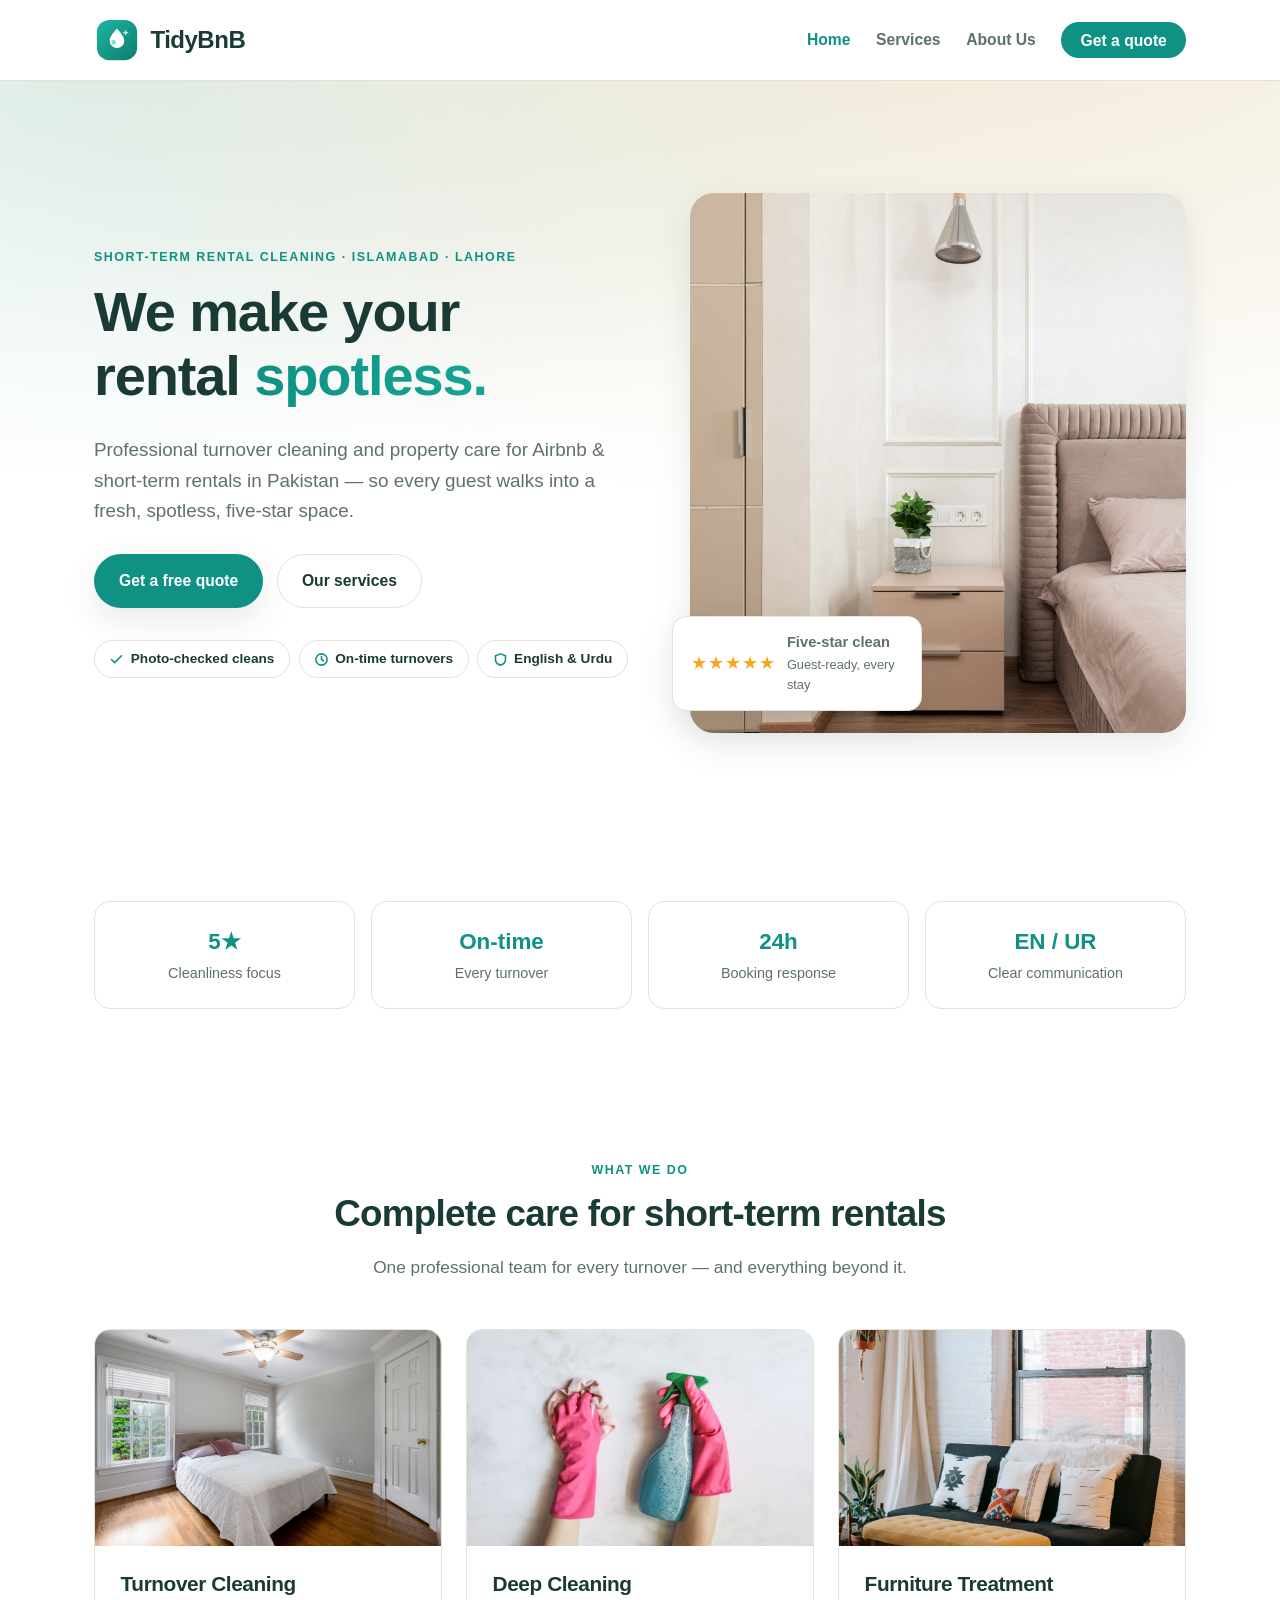
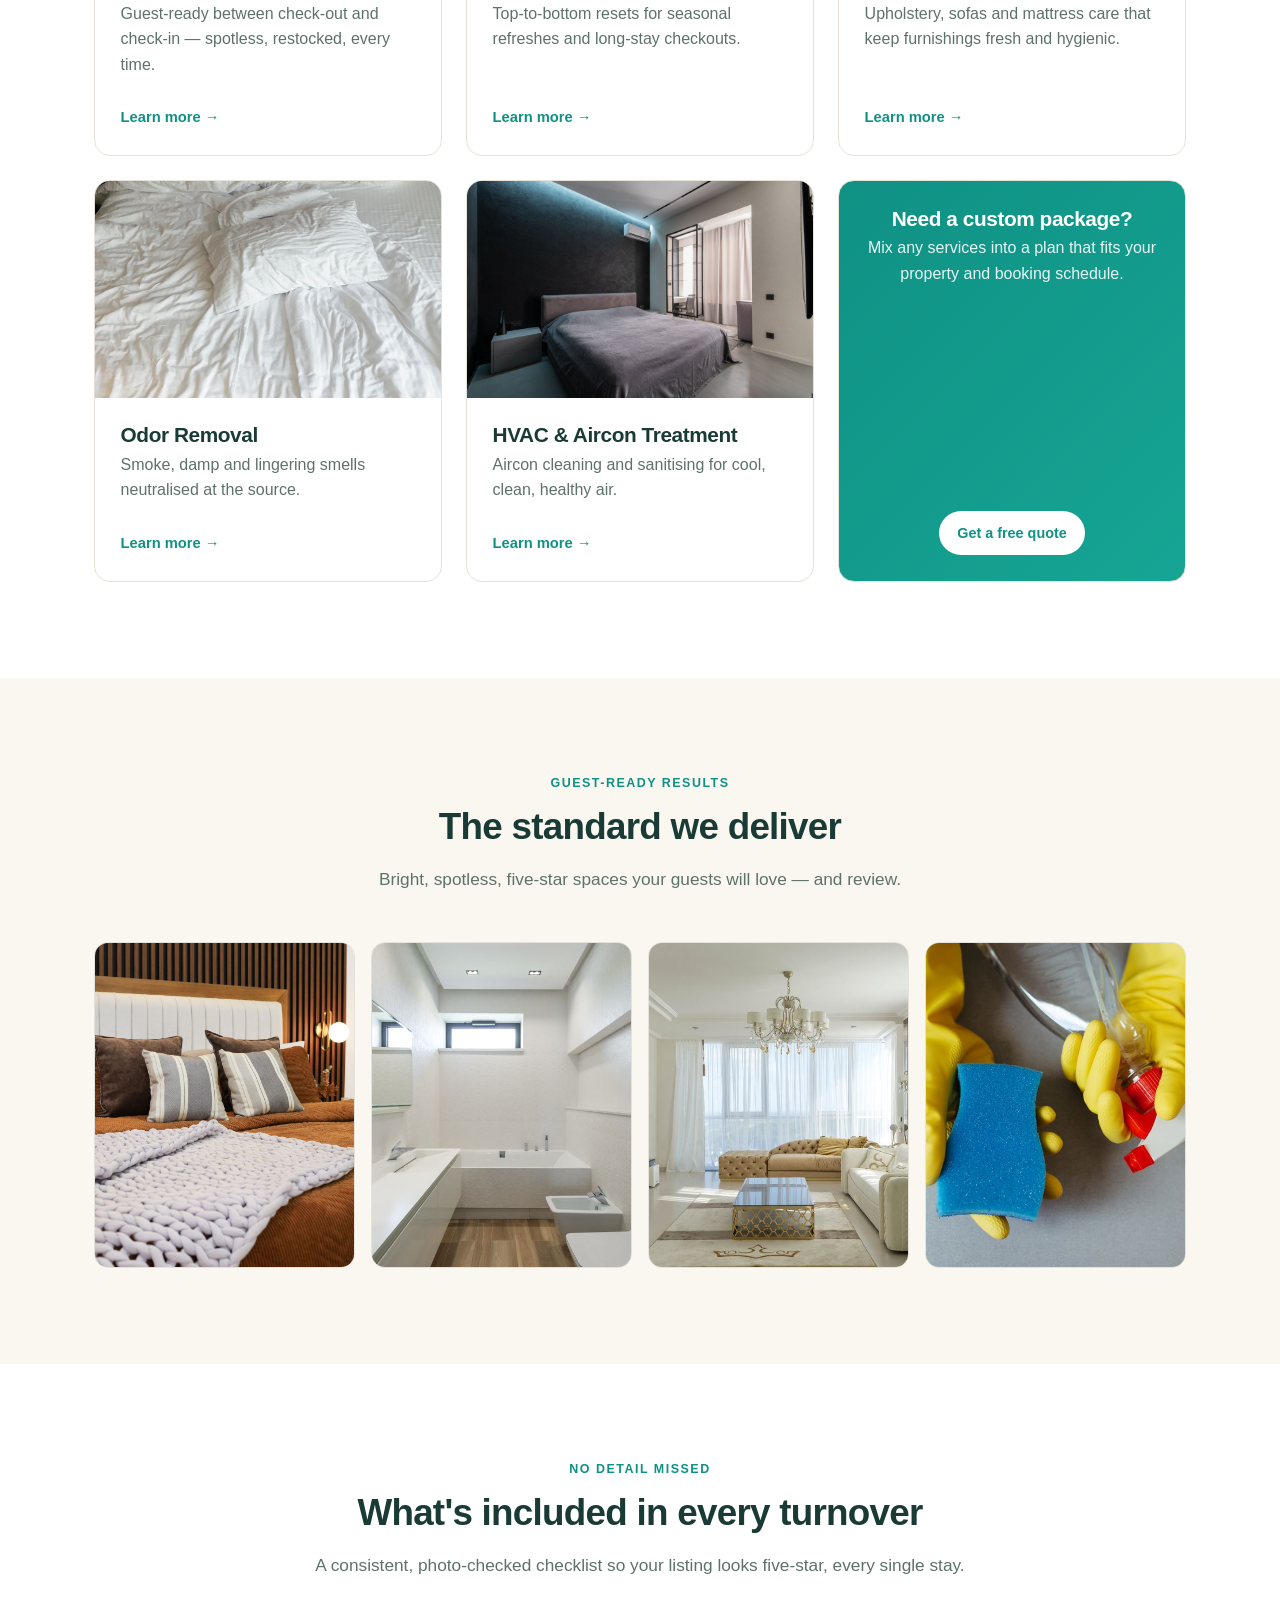
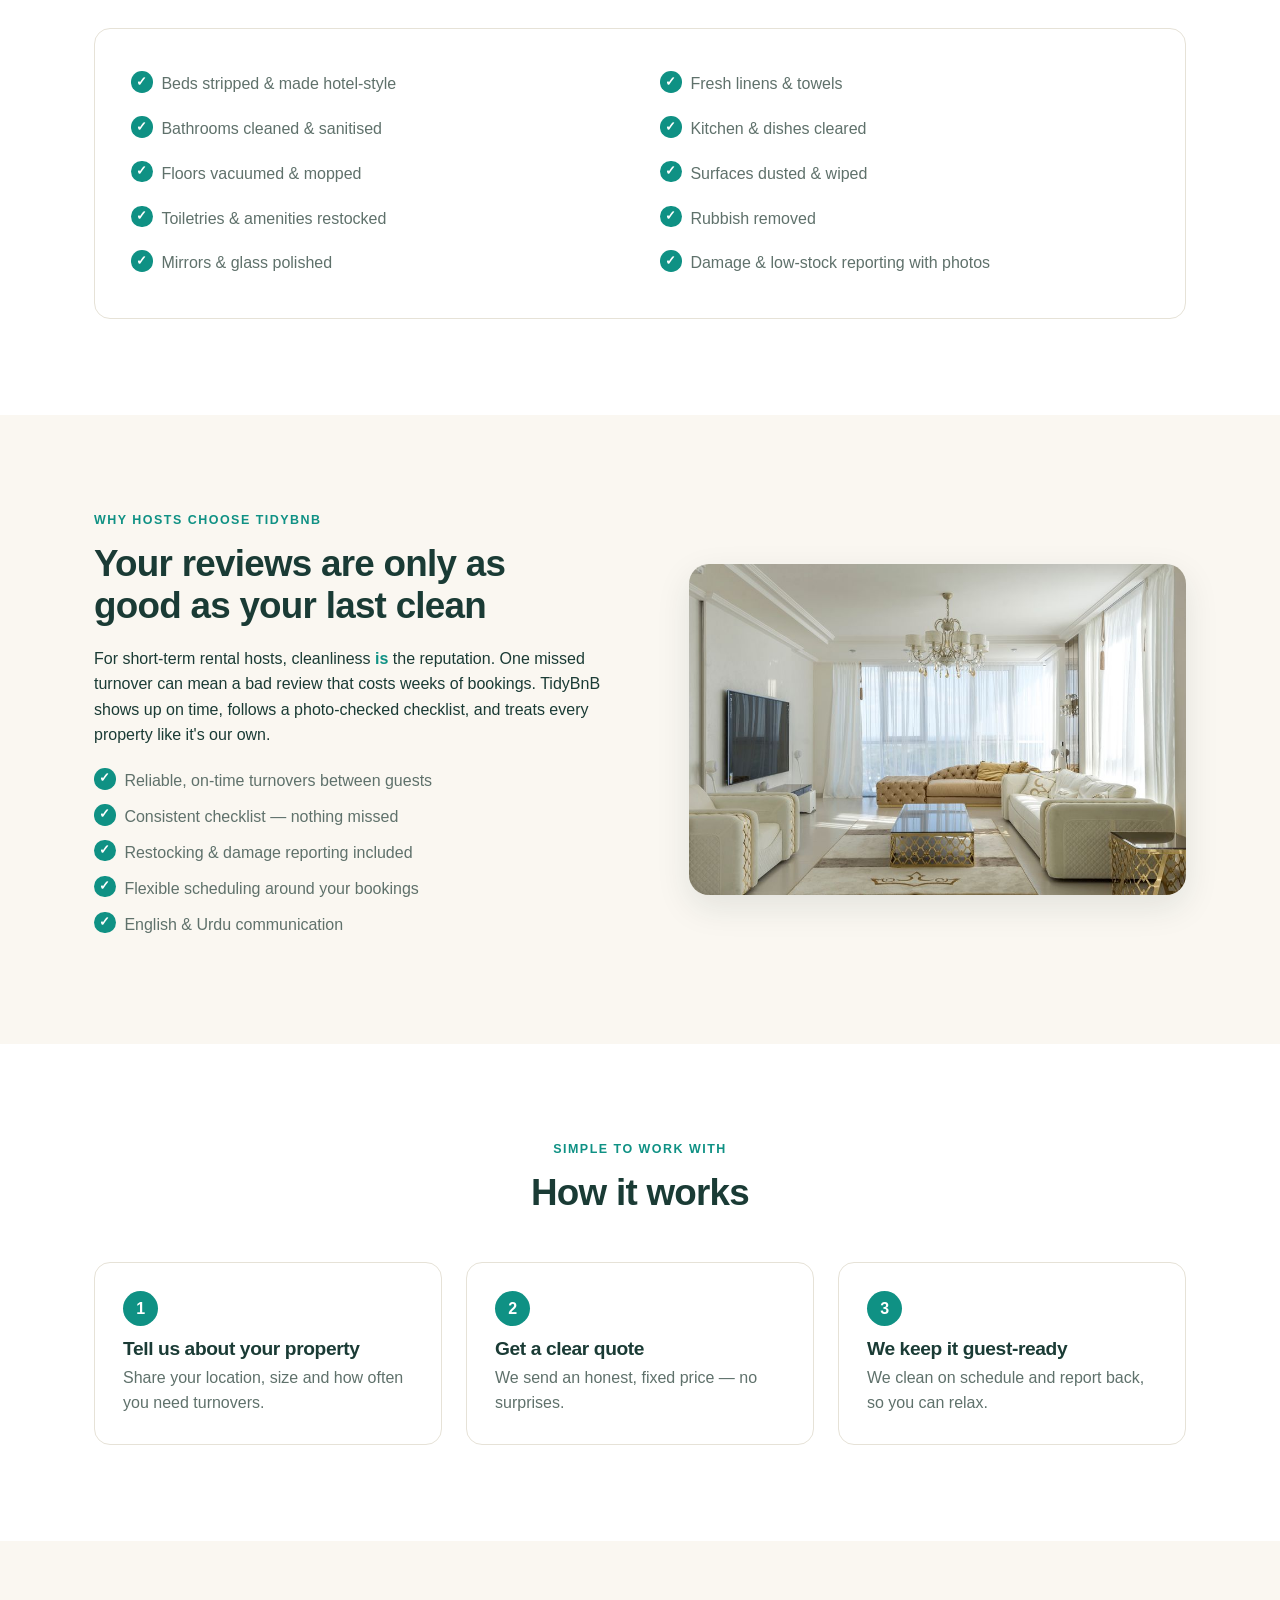
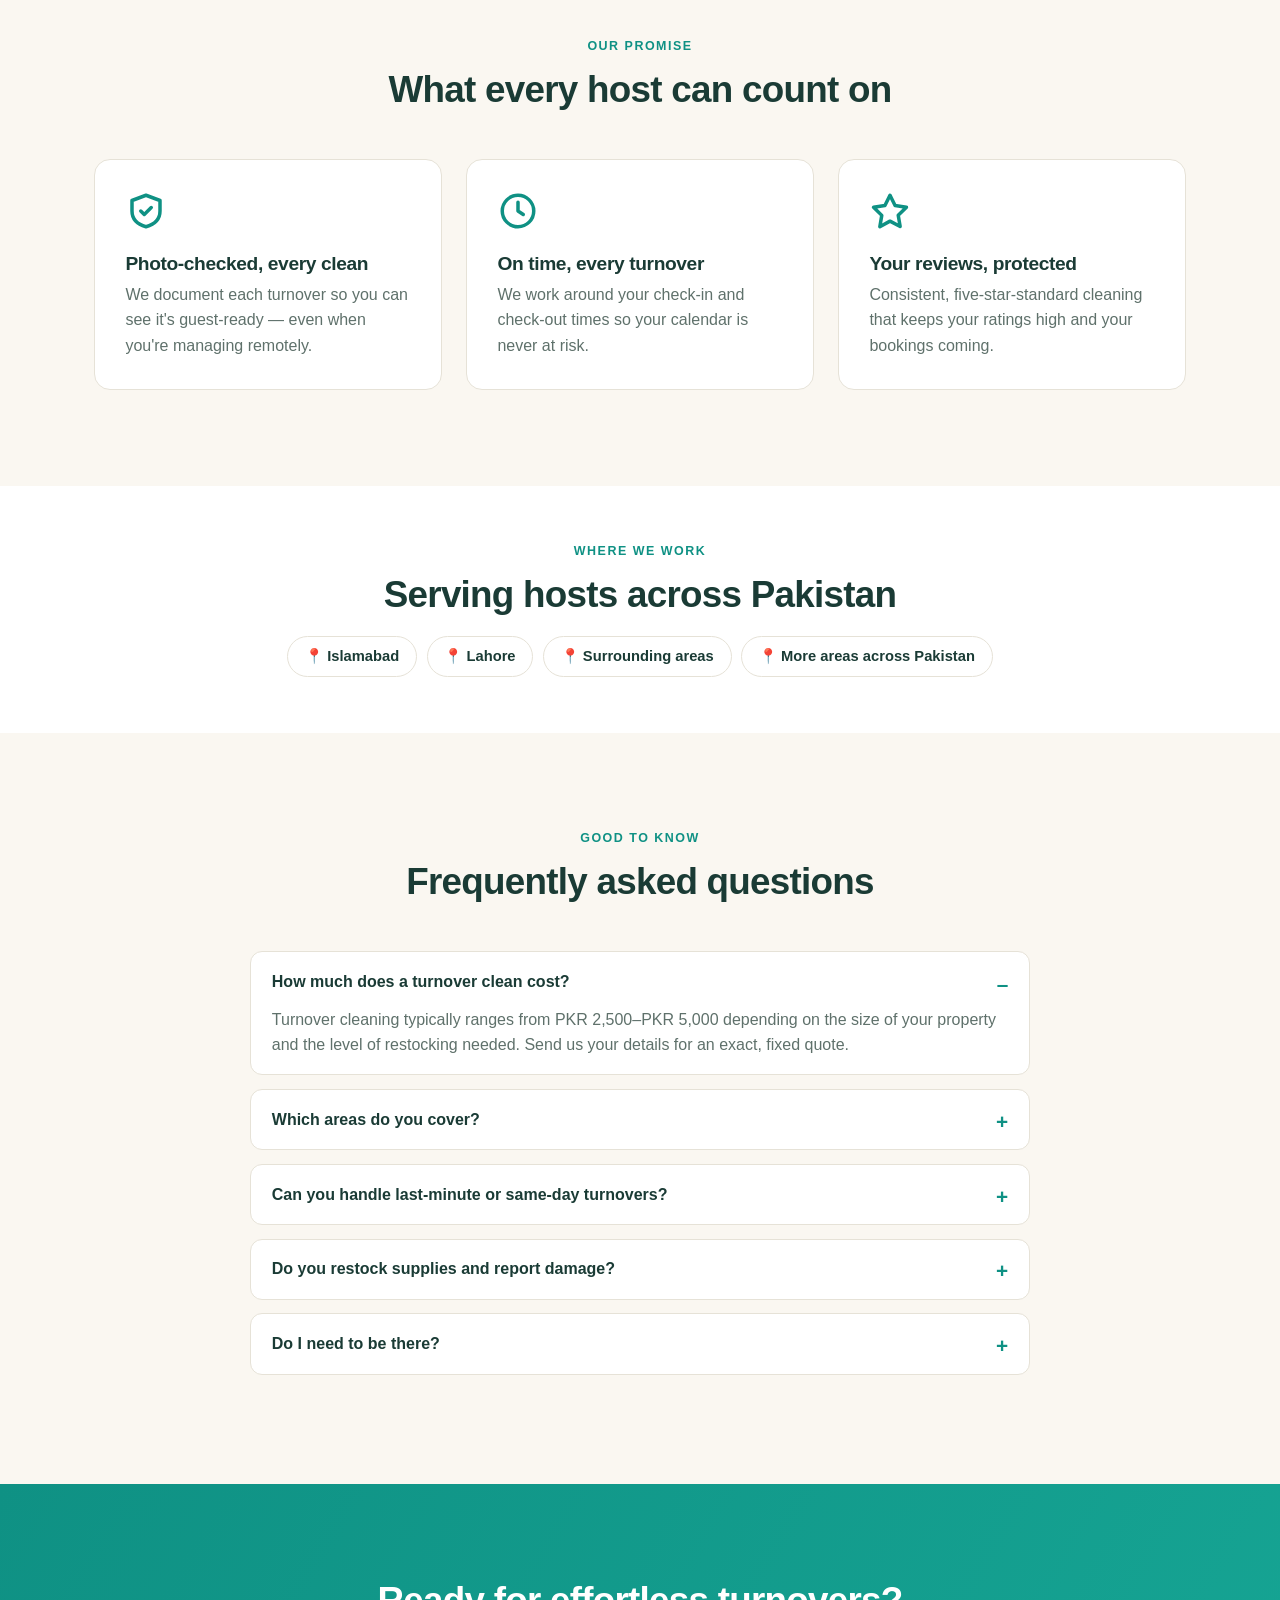
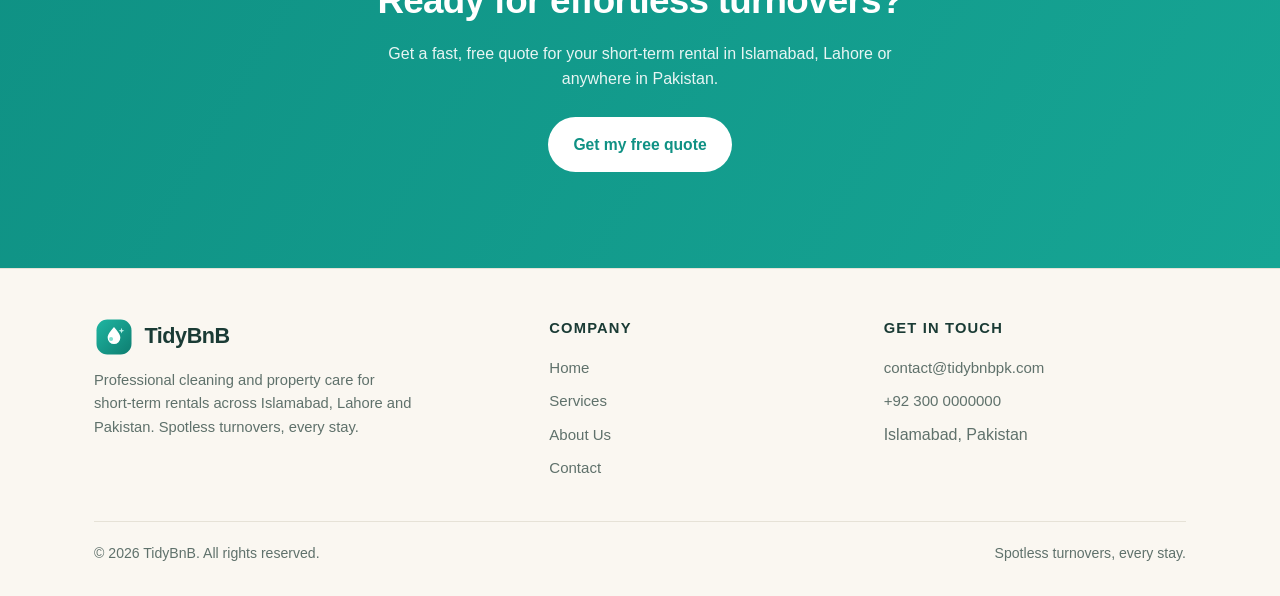
==== tidybnb/index.html @ 7d197aba "Add TidyBnB site (Pakistan STR cleaning) in tidybnb/ subfolder - Rebrand of the Sabaify template: Ti" ====
<!DOCTYPE html>
<html lang="en">
<head>
  <meta charset="UTF-8" />
  <meta name="viewport" content="width=device-width, initial-scale=1.0" />
  <title>TidyBnB — Airbnb & Short-Term Rental Cleaning in Islamabad & Lahore</title>
  <meta name="description" content="TidyBnB keeps your short-term rental fresh, spotless and guest-ready. Turnover cleaning, deep cleans, furniture treatment, odor removal and aircon care across Islamabad, Lahore and Pakistan." />
  <meta property="og:title" content="TidyBnB — Spotless turnovers, every stay" />
  <meta property="og:description" content="Professional short-term rental cleaning in Islamabad, Lahore and across Pakistan." />
  <meta property="og:type" content="website" />
  <link rel="stylesheet" href="styles.css" />
  <link rel="icon" href="data:image/svg+xml,<svg xmlns=%22http://www.w3.org/2000/svg%22 viewBox=%220 0 100 100%22><text y=%22.9em%22 font-size=%2290%22>🧼</text></svg>" />
  <script type="application/ld+json">
  {
    "@context": "https://schema.org",
    "@type": "LocalBusiness",
    "name": "TidyBnB",
    "description": "Professional Airbnb & short-term rental cleaning — turnover cleaning, deep cleaning, furniture treatment, odor removal and aircon treatment in Islamabad, Lahore, Karachi and across Pakistan.",
    "email": "contact@tidybnbpk.com",
    "telephone": "+923000000000",
    "address": {
      "@type": "PostalAddress",
      "addressLocality": "Islamabad",
      "addressCountry": "PK"
    },
    "areaServed": ["Islamabad", "Lahore", "Karachi", "Pakistan"],
    "slogan": "Spotless turnovers, every stay."
  }
  </script>
</head>
<body>
  <header class="site-header" id="top">
    <div class="container header-inner">
      <a href="index.html" class="brand" aria-label="TidyBnB — home">
        <svg class="brand-logo" viewBox="0 0 48 48" role="img" aria-label="TidyBnB logo">
          <defs><linearGradient id="sbgH" x1="0" y1="0" x2="1" y2="1"><stop offset="0" stop-color="#1fb6a2"/><stop offset="1" stop-color="#0e7d70"/></linearGradient></defs>
          <rect x="3" y="3" width="42" height="42" rx="13" fill="url(#sbgH)"/>
          <path d="M24 12c5 5.6 7.6 9.3 7.6 12.8a7.6 7.6 0 1 1-15.2 0C16.4 21.3 19 17.6 24 12Z" fill="#fff"/>
          <circle cx="20.5" cy="26.5" r="2.4" fill="#7fe0d1"/>
          <path d="M33 13l.9 2.5 2.5.9-2.5.9-.9 2.5-.9-2.5-2.5-.9 2.5-.9z" fill="#bff3ea"/>
        </svg>
        <span class="brand-name">TidyBnB</span>
      </a>
      <nav aria-label="Primary">
        <button class="nav-toggle" aria-label="Toggle menu" aria-expanded="false"><span></span><span></span><span></span></button>
        <ul class="nav-links">
          <li><a href="index.html" class="active">Home</a></li>
          <li><a href="services.html">Services</a></li>
          <li><a href="about.html">About&nbsp;Us</a></li>
          <li><a href="contact.html" class="nav-cta">Get a quote</a></li>
        </ul>
      </nav>
    </div>
  </header>

  <main>
    <!-- Hero (split with photo) -->
    <section class="hero">
      <div class="container hero-split">
        <div class="hero-copy">
          <p class="eyebrow">Short-term rental cleaning · Islamabad · Lahore</p>
          <h1>We make your rental <span class="grad">spotless.</span></h1>
          <p class="lead">
            Professional turnover cleaning and property care for Airbnb &amp; short-term rentals in
            Pakistan — so every guest walks into a fresh, spotless, five-star space.
          </p>
          <div class="hero-actions">
            <a href="contact.html#contact" class="btn btn-primary">Get a free quote</a>
            <a href="services.html" class="btn btn-ghost">Our services</a>
          </div>
          <div class="hero-badges">
            <span class="badge"><svg viewBox="0 0 24 24" fill="none" stroke="currentColor" stroke-width="2.5" stroke-linecap="round" stroke-linejoin="round"><path d="M20 6 9 17l-5-5"/></svg> Photo-checked cleans</span>
            <span class="badge"><svg viewBox="0 0 24 24" fill="none" stroke="currentColor" stroke-width="2.5" stroke-linecap="round" stroke-linejoin="round"><circle cx="12" cy="12" r="9"/><path d="M12 7v5l3 2"/></svg> On-time turnovers</span>
            <span class="badge"><svg viewBox="0 0 24 24" fill="none" stroke="currentColor" stroke-width="2.5" stroke-linecap="round" stroke-linejoin="round"><path d="M12 3 4 6v6c0 5 3.4 7.7 8 9 4.6-1.3 8-4 8-9V6z"/></svg> English &amp; Urdu</span>
          </div>
        </div>
        <div class="hero-media">
          <img src="assets/img/hero.jpg" alt="A fresh, spotless, guest-ready bedroom cleaned by TidyBnB" />
          <div class="float-card">
            <span class="fc-star">★★★★★</span>
            <span><strong>Five-star clean</strong><span>Guest-ready, every stay</span></span>
          </div>
        </div>
      </div>
    </section>

    <!-- Trust bar -->
    <section class="section-sm">
      <div class="container">
        <div class="stat-bar">
          <div class="sb-item"><strong>5★</strong><span>Cleanliness focus</span></div>
          <div class="sb-item"><strong>On-time</strong><span>Every turnover</span></div>
          <div class="sb-item"><strong>24h</strong><span>Booking response</span></div>
          <div class="sb-item"><strong>EN / UR</strong><span>Clear communication</span></div>
        </div>
      </div>
    </section>

    <!-- Services (photo cards) -->
    <section class="section" id="services">
      <div class="container">
        <div class="section-head">
          <p class="eyebrow">What we do</p>
          <h2>Complete care for short-term rentals</h2>
          <p class="section-sub">One professional team for every turnover — and everything beyond it.</p>
        </div>
        <div class="grid grid-3">
          <article class="service-card">
            <div class="service-media"><img src="assets/img/svc-turnover.jpg" alt="Turnover cleaning — fresh made bed" loading="lazy" /></div>
            <div class="service-body">
              <h3>Turnover Cleaning</h3>
              <p>Guest-ready between check-out and check-in — spotless, restocked, every time.</p>
              <div class="service-actions"><a class="card-link" href="services.html#turnover">Learn more →</a></div>
            </div>
          </article>
          <article class="service-card">
            <div class="service-media"><img src="assets/img/svc-deep.jpg" alt="Deep cleaning with professional products" loading="lazy" /></div>
            <div class="service-body">
              <h3>Deep Cleaning</h3>
              <p>Top-to-bottom resets for seasonal refreshes and long-stay checkouts.</p>
              <div class="service-actions"><a class="card-link" href="services.html#deep">Learn more →</a></div>
            </div>
          </article>
          <article class="service-card">
            <div class="service-media"><img src="assets/img/svc-furniture.jpg" alt="Furniture and upholstery treatment" loading="lazy" /></div>
            <div class="service-body">
              <h3>Furniture Treatment</h3>
              <p>Upholstery, sofas and mattress care that keep furnishings fresh and hygienic.</p>
              <div class="service-actions"><a class="card-link" href="services.html#furniture">Learn more →</a></div>
            </div>
          </article>
          <article class="service-card">
            <div class="service-media"><img src="assets/img/svc-odor.jpg" alt="Fresh, odor-free bedroom" loading="lazy" /></div>
            <div class="service-body">
              <h3>Odor Removal</h3>
              <p>Smoke, damp and lingering smells neutralised at the source.</p>
              <div class="service-actions"><a class="card-link" href="services.html#odor">Learn more →</a></div>
            </div>
          </article>
          <article class="service-card">
            <div class="service-media"><img src="assets/img/svc-hvac.jpg" alt="Wall-mounted air conditioner in a clean room" loading="lazy" /></div>
            <div class="service-body">
              <h3>HVAC &amp; Aircon Treatment</h3>
              <p>Aircon cleaning and sanitising for cool, clean, healthy air.</p>
              <div class="service-actions"><a class="card-link" href="services.html#hvac">Learn more →</a></div>
            </div>
          </article>
          <article class="service-card" style="background:linear-gradient(135deg,var(--brand),var(--brand-2));color:#fff;">
            <div class="service-body" style="justify-content:center;text-align:center;">
              <h3 style="color:#fff;">Need a custom package?</h3>
              <p style="color:rgba(255,255,255,0.9);">Mix any services into a plan that fits your property and booking schedule.</p>
              <div class="service-actions"><a class="btn btn-white btn-sm" href="contact.html#contact">Get a free quote</a></div>
            </div>
          </article>
        </div>
      </div>
    </section>

    <!-- Our work gallery -->
    <section class="section section-alt">
      <div class="container">
        <div class="section-head">
          <p class="eyebrow">Guest-ready results</p>
          <h2>The standard we deliver</h2>
          <p class="section-sub">Bright, spotless, five-star spaces your guests will love — and review.</p>
        </div>
        <div class="gallery">
          <figure><img src="assets/img/gal-bedroom.jpg" alt="Spotless bedroom" loading="lazy" /></figure>
          <figure><img src="assets/img/gal-bath.jpg" alt="Clean modern bathroom" loading="lazy" /></figure>
          <figure><img src="assets/img/gal-living.jpg" alt="Fresh living room" loading="lazy" /></figure>
          <figure><img src="assets/img/gal-supplies.jpg" alt="Professional cleaning supplies" loading="lazy" /></figure>
        </div>
      </div>
    </section>

    <!-- What's included -->
    <section class="section">
      <div class="container">
        <div class="section-head">
          <p class="eyebrow">No detail missed</p>
          <h2>What's included in every turnover</h2>
          <p class="section-sub">A consistent, photo-checked checklist so your listing looks five-star, every single stay.</p>
        </div>
        <div class="included">
          <ul class="included-grid">
            <li>Beds stripped &amp; made hotel-style</li>
            <li>Fresh linens &amp; towels</li>
            <li>Bathrooms cleaned &amp; sanitised</li>
            <li>Kitchen &amp; dishes cleared</li>
            <li>Floors vacuumed &amp; mopped</li>
            <li>Surfaces dusted &amp; wiped</li>
            <li>Toiletries &amp; amenities restocked</li>
            <li>Rubbish removed</li>
            <li>Mirrors &amp; glass polished</li>
            <li>Damage &amp; low-stock reporting with photos</li>
          </ul>
        </div>
      </div>
    </section>

    <!-- Why us -->
    <section class="section section-alt" id="why">
      <div class="container split">
        <div class="about-text">
          <p class="eyebrow">Why hosts choose TidyBnB</p>
          <h2>Your reviews are only as good as your last clean</h2>
          <p>For short-term rental hosts, cleanliness <em>is</em> the reputation. One missed turnover can mean a bad review that costs weeks of bookings. TidyBnB shows up on time, follows a photo-checked checklist, and treats every property like it's our own.</p>
          <ul class="checklist">
            <li>Reliable, on-time turnovers between guests</li>
            <li>Consistent checklist — nothing missed</li>
            <li>Restocking &amp; damage reporting included</li>
            <li>Flexible scheduling around your bookings</li>
            <li>English &amp; Urdu communication</li>
          </ul>
        </div>
        <div class="feature-media">
          <img src="assets/img/gal-living.jpg" alt="A bright, freshly cleaned living space" loading="lazy" />
        </div>
      </div>
    </section>

    <!-- How it works -->
    <section class="section">
      <div class="container">
        <div class="section-head">
          <p class="eyebrow">Simple to work with</p>
          <h2>How it works</h2>
        </div>
        <div class="steps">
          <div class="step"><span class="num">1</span><h3>Tell us about your property</h3><p>Share your location, size and how often you need turnovers.</p></div>
          <div class="step"><span class="num">2</span><h3>Get a clear quote</h3><p>We send an honest, fixed price — no surprises.</p></div>
          <div class="step"><span class="num">3</span><h3>We keep it guest-ready</h3><p>We clean on schedule and report back, so you can relax.</p></div>
        </div>
      </div>
    </section>

    <!-- Our promise -->
    <section class="section section-alt">
      <div class="container">
        <div class="section-head">
          <p class="eyebrow">Our promise</p>
          <h2>What every host can count on</h2>
        </div>
        <div class="grid grid-3">
          <article class="card">
            <svg class="promise-ico" viewBox="0 0 24 24" fill="none" stroke="currentColor" stroke-width="2" stroke-linecap="round" stroke-linejoin="round"><path d="M12 3 4 6v6c0 5 3.4 7.7 8 9 4.6-1.3 8-4 8-9V6z"/><path d="m9 12 2 2 4-4"/></svg>
            <h3>Photo-checked, every clean</h3>
            <p>We document each turnover so you can see it's guest-ready — even when you're managing remotely.</p>
          </article>
          <article class="card">
            <svg class="promise-ico" viewBox="0 0 24 24" fill="none" stroke="currentColor" stroke-width="2" stroke-linecap="round" stroke-linejoin="round"><circle cx="12" cy="12" r="9"/><path d="M12 7v5l3 2"/></svg>
            <h3>On time, every turnover</h3>
            <p>We work around your check-in and check-out times so your calendar is never at risk.</p>
          </article>
          <article class="card">
            <svg class="promise-ico" viewBox="0 0 24 24" fill="none" stroke="currentColor" stroke-width="2" stroke-linecap="round" stroke-linejoin="round"><path d="m12 3 2.9 5.9 6.5.9-4.7 4.6 1.1 6.5L12 17.8 6.2 21l1.1-6.5L2.6 9.8l6.5-.9z"/></svg>
            <h3>Your reviews, protected</h3>
            <p>Consistent, five-star-standard cleaning that keeps your ratings high and your bookings coming.</p>
          </article>
        </div>
      </div>
    </section>

    <!-- Service areas -->
    <section class="section-sm">
      <div class="container" style="text-align:center;">
        <p class="eyebrow">Where we work</p>
        <h2 style="margin-bottom:0.5rem;">Serving hosts across Pakistan</h2>
        <div class="areas" style="justify-content:center;">
          <span class="area-pill">📍 Islamabad</span>
          <span class="area-pill">📍 Lahore</span>
          <span class="area-pill">📍 Surrounding areas</span>
          <span class="area-pill">📍 More areas across Pakistan</span>
        </div>
      </div>
    </section>

    <!-- FAQ -->
    <section class="section section-alt">
      <div class="container">
        <div class="section-head">
          <p class="eyebrow">Good to know</p>
          <h2>Frequently asked questions</h2>
        </div>
        <div class="faq">
          <details open><summary>How much does a turnover clean cost?</summary><p>Turnover cleaning typically ranges from PKR 2,500–PKR 5,000 depending on the size of your property and the level of restocking needed. Send us your details for an exact, fixed quote.</p></details>
          <details><summary>Which areas do you cover?</summary><p>We serve short-term rentals in Islamabad, Lahore, the surrounding islands, and more areas across Pakistan. Not sure if we cover you? Just ask.</p></details>
          <details><summary>Can you handle last-minute or same-day turnovers?</summary><p>Wherever possible, yes. We build flexible schedules around your bookings — tell us your calendar and we'll do our best to fit tight turnarounds.</p></details>
          <details><summary>Do you restock supplies and report damage?</summary><p>Yes. Restocking of toiletries and amenities is included, and we report any damage or low-stock items with photos so you're always in the loop.</p></details>
          <details><summary>Do I need to be there?</summary><p>No. Most hosts manage remotely. We arrange secure access and keep you updated, so you never have to be on-site.</p></details>
        </div>
      </div>
    </section>

    <!-- CTA band -->
    <section class="section cta-band">
      <div class="container">
        <h2>Ready for effortless turnovers?</h2>
        <p>Get a fast, free quote for your short-term rental in Islamabad, Lahore or anywhere in Pakistan.</p>
        <a href="contact.html#contact" class="btn btn-white">Get my free quote</a>
      </div>
    </section>
  </main>

  <footer class="site-footer">
    <div class="container">
      <div class="footer-top">
        <div>
          <div class="brand">
            <svg class="brand-logo" viewBox="0 0 48 48" role="img" aria-label="TidyBnB logo">
              <defs><linearGradient id="sbgF" x1="0" y1="0" x2="1" y2="1"><stop offset="0" stop-color="#1fb6a2"/><stop offset="1" stop-color="#0e7d70"/></linearGradient></defs>
              <rect x="3" y="3" width="42" height="42" rx="13" fill="url(#sbgF)"/>
              <path d="M24 12c5 5.6 7.6 9.3 7.6 12.8a7.6 7.6 0 1 1-15.2 0C16.4 21.3 19 17.6 24 12Z" fill="#fff"/>
              <circle cx="20.5" cy="26.5" r="2.4" fill="#7fe0d1"/>
              <path d="M33 13l.9 2.5 2.5.9-2.5.9-.9 2.5-.9-2.5-2.5-.9 2.5-.9z" fill="#bff3ea"/>
            </svg>
            <span class="brand-name">TidyBnB</span>
          </div>
          <p class="footer-about">Professional cleaning and property care for short-term rentals across Islamabad, Lahore and Pakistan. Spotless turnovers, every stay.</p>
        </div>
        <div class="footer-col">
          <h4>Company</h4>
          <ul>
            <li><a href="index.html">Home</a></li>
            <li><a href="services.html">Services</a></li>
            <li><a href="about.html">About Us</a></li>
            <li><a href="contact.html">Contact</a></li>
          </ul>
        </div>
        <div class="footer-col">
          <h4>Get in touch</h4>
          <ul>
            <li><a href="mailto:contact@tidybnbpk.com">contact@tidybnbpk.com</a></li>
            <li><a href="tel:+923000000000">+92 300 0000000</a></li>
            <li>Islamabad, Pakistan</li>
          </ul>
        </div>
      </div>
      <div class="footer-bottom">
        <span>© <span id="year"></span> TidyBnB. All rights reserved.</span>
        <span>Spotless turnovers, every stay.</span>
      </div>
    </div>
  </footer>

  <script src="script.js"></script>
</body>
</html>
---- tidybnb/styles.css ----
/* ===== TidyBnB — shared styles ===== */
:root {
  --bg: #ffffff;
  --surface: #ffffff;
  --bg-alt: #faf7f1;        /* warm sand (light) */
  --ink: #1a3b35;           /* deep teal (softened) */
  --ink-soft: #5f716b;
  --brand: #0f9184;         /* fresh teal */
  --brand-2: #16a594;       /* light teal */
  --sand: #e7d8b8;          /* accent sand */
  --line: #e6e2d7;
  --radius: 16px;
  --shadow: 0 12px 34px rgba(20, 52, 47, 0.10);
  --container: 1140px;
  --font: -apple-system, BlinkMacSystemFont, "Segoe UI", Roboto, Helvetica, Arial, sans-serif;
}
@media (prefers-color-scheme: dark) {
  :root {
    --bg: #0e1f1c; --surface: #16302b; --bg-alt: #122a25;
    --ink: #edf3f0; --ink-soft: #9fb2ab; --brand: #34c5ac; --brand-2: #56d6bd;
    --sand: #3a4a3f; --line: #234139; --shadow: 0 12px 34px rgba(0,0,0,0.35);
  }
}
:root[data-theme="light"] {
  --bg: #ffffff; --surface: #ffffff; --bg-alt: #faf7f1;
  --ink: #1a3b35; --ink-soft: #5f716b; --brand: #0f9184; --brand-2: #16a594;
  --sand: #e7d8b8; --line: #e6e2d7; --shadow: 0 12px 34px rgba(20,52,47,0.10);
}
:root[data-theme="dark"] {
  --bg: #0e1f1c; --surface: #16302b; --bg-alt: #122a25;
  --ink: #edf3f0; --ink-soft: #9fb2ab; --brand: #34c5ac; --brand-2: #56d6bd;
  --sand: #3a4a3f; --line: #234139; --shadow: 0 12px 34px rgba(0,0,0,0.35);
}

* { box-sizing: border-box; }
html { scroll-behavior: smooth; }
body { margin: 0; font-family: var(--font); color: var(--ink); background: var(--bg);
  line-height: 1.6; -webkit-font-smoothing: antialiased; }
h1, h2, h3 { line-height: 1.14; letter-spacing: -0.02em; margin: 0 0 0.5em; text-wrap: balance; }
h1 { font-size: clamp(2.1rem, 5vw, 3.5rem); font-weight: 800; }
h2 { font-size: clamp(1.6rem, 3.5vw, 2.3rem); font-weight: 750; }
h3 { font-size: 1.2rem; font-weight: 700; }
p { margin: 0 0 1rem; }
a { color: inherit; text-decoration: none; }
img { max-width: 100%; }

.container { width: 100%; max-width: var(--container); margin: 0 auto; padding: 0 24px; }
.grad { background: linear-gradient(90deg, var(--brand), var(--brand-2));
  -webkit-background-clip: text; background-clip: text; color: transparent; }
.eyebrow { text-transform: uppercase; letter-spacing: 0.12em; font-size: 0.78rem;
  font-weight: 700; color: var(--brand); margin: 0 0 0.75rem; }

/* Buttons */
.btn { display: inline-block; padding: 0.85rem 1.5rem; border-radius: 999px;
  font-weight: 650; font-size: 0.98rem; cursor: pointer; border: 1.5px solid transparent;
  transition: transform 0.15s ease, box-shadow 0.15s ease, background 0.15s ease; }
.btn:hover { transform: translateY(-2px); }
.btn-primary { background: var(--brand); color: #fff; box-shadow: var(--shadow); }
.btn-primary:hover { background: var(--brand-2); }
.btn-ghost { border-color: var(--line); color: var(--ink); }
.btn-ghost:hover { border-color: var(--brand); color: var(--brand); }
.btn-white { background: #fff; color: var(--brand); }
.btn-white:hover { background: #f0fbf8; }
.btn-block { width: 100%; text-align: center; }
.btn-sm { padding: 0.6rem 1.1rem; font-size: 0.9rem; }

/* Header + Logo */
.site-header { position: sticky; top: 0; z-index: 50;
  background: color-mix(in srgb, var(--bg) 88%, transparent);
  backdrop-filter: blur(10px); border-bottom: 1px solid var(--line); }
.header-inner { display: flex; align-items: center; justify-content: space-between; height: 80px; }
.brand { display: flex; align-items: center; gap: 0.65rem; font-weight: 800; }
.brand-logo { width: 46px; height: 46px; display: block; flex: 0 0 auto; }
.brand-name { font-size: 1.5rem; letter-spacing: -0.02em; }
.nav-links { display: flex; align-items: center; gap: 1.6rem; list-style: none; margin: 0; padding: 0; }
.nav-links a { color: var(--ink-soft); font-weight: 550; font-size: 0.98rem; }
.nav-links a:hover { color: var(--ink); }
.nav-links a.active { color: var(--brand); font-weight: 700; }
.nav-cta { background: var(--brand); color: #fff !important; padding: 0.6rem 1.2rem; border-radius: 999px; }
.nav-cta:hover { background: var(--brand-2); }
.nav-cta.active { color: #fff !important; }
.nav-toggle { display: none; flex-direction: column; gap: 5px; background: none; border: 0; cursor: pointer; padding: 8px; }
.nav-toggle span { width: 24px; height: 2px; background: var(--ink); border-radius: 2px; transition: 0.2s; }

/* Hero (home) */
.hero { padding: clamp(3.5rem, 9vw, 7rem) 0; background:
  radial-gradient(1200px 500px at 72% -10%, color-mix(in srgb, var(--sand) 55%, transparent), transparent),
  radial-gradient(900px 400px at 8% 0%, color-mix(in srgb, var(--brand) 14%, transparent), transparent); }
.hero-inner { max-width: 800px; }
.lead { font-size: 1.18rem; color: var(--ink-soft); max-width: 640px; }
.hero-actions { display: flex; gap: 0.85rem; flex-wrap: wrap; margin: 1.75rem 0 2rem; }
.trust { display: flex; align-items: center; gap: 0.75rem; color: var(--ink-soft); font-size: 0.92rem; }
.trust .stars { color: #f5a623; letter-spacing: 1px; }
.trust p { margin: 0; }

/* Page hero (interior pages) */
.page-hero { padding: clamp(3rem, 7vw, 5rem) 0 clamp(2rem, 4vw, 3rem);
  background: linear-gradient(180deg, color-mix(in srgb, var(--sand) 40%, var(--bg)), var(--bg)); }
.page-hero .lead { margin: 0; }

/* Sections */
.section { padding: clamp(3.5rem, 8vw, 6rem) 0; }
.section-sm { padding: clamp(2.5rem, 5vw, 3.5rem) 0; }
.section-alt { background: var(--bg-alt); }
.section-head { text-align: center; max-width: 660px; margin: 0 auto 3rem; }
.section-sub { color: var(--ink-soft); font-size: 1.08rem; }

/* Trust / stat bar */
.stat-bar { display: grid; grid-template-columns: repeat(4, 1fr); gap: 1rem; }
.sb-item { text-align: center; padding: 1.4rem 1rem; background: var(--surface);
  border: 1px solid var(--line); border-radius: var(--radius); }
.sb-item strong { display: block; font-size: 1.4rem; font-weight: 800; color: var(--brand); }
.sb-item span { color: var(--ink-soft); font-size: 0.9rem; }

/* Grids & cards */
.grid { display: grid; gap: 1.5rem; }
.grid-3 { grid-template-columns: repeat(3, 1fr); }
.grid-2 { grid-template-columns: repeat(2, 1fr); }
.card { background: var(--surface); border: 1px solid var(--line); border-radius: var(--radius);
  padding: 1.9rem; transition: transform 0.18s ease, box-shadow 0.18s ease; }
.card:hover { transform: translateY(-4px); box-shadow: var(--shadow); }
.card h3 { margin-bottom: 0.4rem; }
.card p { color: var(--ink-soft); margin: 0; }
.card-link { display: inline-block; margin-top: 0.9rem; color: var(--brand); font-weight: 650; font-size: 0.92rem; }
.card-ico { width: 46px; height: 46px; margin-bottom: 0.85rem; color: var(--brand); }

/* Service cards (with image media) */
.services-grid { display: grid; grid-template-columns: repeat(2, 1fr); gap: 1.75rem; }
.service-card { background: var(--surface); border: 1px solid var(--line); border-radius: var(--radius);
  overflow: hidden; display: flex; flex-direction: column;
  transition: transform 0.18s ease, box-shadow 0.18s ease; }
.service-card:hover { transform: translateY(-4px); box-shadow: var(--shadow); }
.service-media { aspect-ratio: 16 / 10; position: relative; overflow: hidden; background: var(--bg-alt); }
.service-media img { width: 100%; height: 100%; object-fit: cover; display: block; transition: transform 0.45s ease; }
.service-card:hover .service-media img { transform: scale(1.06); }
.price-badge { position: absolute; top: 12px; right: 12px; background: rgba(255,255,255,0.95);
  color: #0e7d70; font-weight: 800; font-size: 0.82rem; padding: 0.4rem 0.75rem; border-radius: 999px; }
.service-body { padding: 1.6rem; display: flex; flex-direction: column; flex: 1; }
.service-body h3 { font-size: 1.3rem; margin-bottom: 0.3rem; }
.price-line { color: var(--brand); font-weight: 700; font-size: 0.98rem; margin: 0 0 0.7rem; }
.price-line small { color: var(--ink-soft); font-weight: 500; }
.service-body p { color: var(--ink-soft); margin: 0 0 0.9rem; }
.service-body ul { margin: 0 0 1.3rem; padding-left: 1.1rem; color: var(--ink-soft); }
.service-body li { margin-bottom: 0.3rem; }
.service-actions { margin-top: auto; }

/* Split / about */
.split { display: grid; grid-template-columns: 1.1fr 1fr; gap: 3rem; align-items: center; }
.about-text em { font-style: normal; color: var(--brand); font-weight: 700; }
.checklist { list-style: none; padding: 0; margin: 1.25rem 0 0; }
.checklist li { position: relative; padding-left: 1.9rem; margin-bottom: 0.65rem; color: var(--ink-soft); }
.checklist li::before { content: "✓"; position: absolute; left: 0; top: 0;
  width: 1.35rem; height: 1.35rem; background: var(--brand); color: #fff;
  border-radius: 50%; display: grid; place-items: center; font-size: 0.8rem; font-weight: 700; }
.stat-grid { display: grid; grid-template-columns: 1fr 1fr; gap: 1rem; }
.stat { background: var(--surface); border: 1px solid var(--line); border-radius: var(--radius);
  padding: 1.5rem; text-align: center; }
.stat strong { display: block; font-size: 1.7rem; font-weight: 800; color: var(--brand); }
.stat span { color: var(--ink-soft); font-size: 0.9rem; }

/* Included checklist (2-col) */
.included { background: var(--surface); border: 1px solid var(--line); border-radius: var(--radius); padding: 2.25rem; }
.included-grid { display: grid; grid-template-columns: repeat(2, 1fr); gap: 0.4rem 2.5rem; list-style: none; padding: 0; margin: 0; }
.included-grid li { position: relative; padding: 0.4rem 0 0.4rem 1.9rem; color: var(--ink-soft); }
.included-grid li::before { content: "✓"; position: absolute; left: 0; top: 0.4rem;
  width: 1.35rem; height: 1.35rem; background: var(--brand); color: #fff;
  border-radius: 50%; display: grid; place-items: center; font-size: 0.8rem; font-weight: 700; }

/* Steps */
.steps { display: grid; grid-template-columns: repeat(3, 1fr); gap: 1.5rem; }
.step { background: var(--surface); border: 1px solid var(--line); border-radius: var(--radius); padding: 1.75rem; }
.step .num { display: inline-grid; place-items: center; width: 2.2rem; height: 2.2rem; border-radius: 50%;
  background: var(--brand); color: #fff; font-weight: 800; margin-bottom: 0.75rem; }
.step h3 { margin-bottom: 0.3rem; }
.step p { color: var(--ink-soft); margin: 0; }

/* Quotes */
.quote { margin: 0; background: var(--surface); border: 1px solid var(--line);
  border-radius: var(--radius); padding: 1.9rem; }
.quote p { font-size: 1.02rem; }
.quote footer { color: var(--ink-soft); font-size: 0.9rem; font-weight: 600; }

/* FAQ */
.faq { max-width: 780px; margin: 0 auto; }
.faq details { background: var(--surface); border: 1px solid var(--line); border-radius: 12px;
  padding: 1.05rem 1.3rem; margin-bottom: 0.85rem; }
.faq summary { font-weight: 650; cursor: pointer; list-style: none; padding-right: 1.5rem; position: relative; }
.faq summary::-webkit-details-marker { display: none; }
.faq summary::after { content: "+"; position: absolute; right: 0; top: -2px; color: var(--brand); font-size: 1.3rem; font-weight: 700; }
.faq details[open] summary::after { content: "\2013"; }
.faq p { margin: 0.75rem 0 0; color: var(--ink-soft); }

/* Service areas */
.areas { display: flex; flex-wrap: wrap; gap: 0.6rem; margin-top: 1.25rem; }
.area-pill { background: var(--surface); border: 1px solid var(--line); border-radius: 999px;
  padding: 0.5rem 1.05rem; font-size: 0.92rem; font-weight: 600; }

/* CTA band */
.cta-band { background: linear-gradient(120deg, var(--brand), var(--brand-2)); color: #fff; text-align: center; }
.cta-band h2 { color: #fff; }
.cta-band p { color: rgba(255,255,255,0.9); max-width: 560px; margin: 0 auto 1.6rem; }

/* Contact */
.contact-inner { display: grid; grid-template-columns: 1fr 1fr; gap: 3rem; align-items: start; }
.contact-details { list-style: none; padding: 0; margin: 1.5rem 0 0; }
.contact-details li { margin-bottom: 0.7rem; color: var(--ink-soft); }
.contact-details a { color: var(--brand); font-weight: 600; }
.contact-form { background: var(--surface); border: 1px solid var(--line);
  border-radius: var(--radius); padding: 2rem; box-shadow: var(--shadow); }
.contact-form label { display: block; font-weight: 600; font-size: 0.9rem; margin-bottom: 1rem; }
.contact-form input, .contact-form textarea, .contact-form select { width: 100%; margin-top: 0.4rem;
  padding: 0.8rem 0.95rem; border: 1.5px solid var(--line); border-radius: 10px;
  font-family: inherit; font-size: 1rem; background: var(--bg); color: var(--ink); }
.contact-form input:focus, .contact-form textarea:focus, .contact-form select:focus {
  outline: none; border-color: var(--brand); box-shadow: 0 0 0 3px color-mix(in srgb, var(--brand) 22%, transparent); }
.form-note { font-size: 0.85rem; color: var(--ink-soft); text-align: center; margin: 0.75rem 0 0; }
.form-note a { color: var(--brand); }

/* Footer (light, palette-matched) */
.site-footer { background: var(--bg-alt); color: var(--ink-soft); padding: 3rem 0 2rem; border-top: 1px solid var(--line); }
.footer-top { display: grid; grid-template-columns: 1.4fr 1fr 1fr; gap: 2rem; margin-bottom: 2rem; }
.site-footer .brand { color: var(--ink); margin-bottom: 0.75rem; }
.site-footer .brand-logo { width: 40px; height: 40px; }
.site-footer .brand-name { font-size: 1.35rem; }
.footer-about { color: var(--ink-soft); font-size: 0.92rem; max-width: 320px; }
.footer-col h4 { color: var(--ink); font-size: 0.92rem; text-transform: uppercase; letter-spacing: 0.08em; margin: 0 0 0.9rem; }
.footer-col ul { list-style: none; margin: 0; padding: 0; }
.footer-col li { margin-bottom: 0.5rem; }
.footer-col a { color: var(--ink-soft); font-size: 0.94rem; }
.footer-col a:hover { color: var(--brand); }
.footer-bottom { border-top: 1px solid var(--line); padding-top: 1.25rem;
  display: flex; justify-content: space-between; flex-wrap: wrap; gap: 0.5rem;
  color: var(--ink-soft); font-size: 0.88rem; }

/* Responsive */
@media (max-width: 860px) {
  .grid-3, .grid-2, .steps, .services-grid, .stat-bar, .included-grid { grid-template-columns: 1fr; }
  .split, .contact-inner { grid-template-columns: 1fr; }
  .footer-top { grid-template-columns: 1fr; gap: 1.5rem; }
  .nav-toggle { display: flex; }
  .nav-links { position: absolute; top: 80px; right: 0; left: 0;
    flex-direction: column; align-items: flex-start; gap: 0;
    background: var(--bg); border-bottom: 1px solid var(--line);
    padding: 0.5rem 24px 1rem; display: none; }
  .nav-links.open { display: flex; }
  .nav-links li { width: 100%; padding: 0.6rem 0; }
  .stat-bar { grid-template-columns: 1fr 1fr; }
}

/* ===== Photo hero ===== */
.hero-split { display: grid; grid-template-columns: 1.05fr 0.95fr; gap: 3rem; align-items: center; }
.hero-copy { max-width: 620px; }
.hero-media { position: relative; }
.hero-media img { width: 100%; max-height: 540px; object-fit: cover; border-radius: 24px; box-shadow: var(--shadow); display: block; }
.hero-media .float-card { position: absolute; left: -18px; bottom: 22px; background: var(--surface);
  border: 1px solid var(--line); border-radius: 14px; padding: 0.9rem 1.1rem; box-shadow: var(--shadow);
  display: flex; align-items: center; gap: 0.7rem; max-width: 250px; }
.float-card .fc-star { color: #f5a623; font-size: 1.1rem; letter-spacing: 1px; }
.float-card strong { display: block; font-size: 0.92rem; }
.float-card span { font-size: 0.8rem; color: var(--ink-soft); }
.hero-badges { display: flex; flex-wrap: wrap; gap: 0.55rem; margin-top: 1.6rem; }
.badge { background: var(--surface); border: 1px solid var(--line); border-radius: 999px;
  padding: 0.45rem 0.9rem; font-size: 0.85rem; font-weight: 600; display: inline-flex; align-items: center; gap: 0.4rem; }
.badge svg { width: 15px; height: 15px; color: var(--brand); }

/* ===== Work gallery ===== */
.gallery { display: grid; grid-template-columns: repeat(4, 1fr); gap: 1rem; }
.gallery figure { margin: 0; border-radius: 14px; overflow: hidden; aspect-ratio: 4 / 5;
  border: 1px solid var(--line); }
.gallery img { width: 100%; height: 100%; object-fit: cover; transition: transform 0.5s ease; display: block; }
.gallery figure:hover img { transform: scale(1.07); }

/* ===== Promise / guarantee cards ===== */
.promise-ico { width: 42px; height: 42px; color: var(--brand); margin-bottom: 0.85rem; }

/* Feature row with image */
.feature-media img { width: 100%; border-radius: 20px; box-shadow: var(--shadow); display: block; object-fit: cover; max-height: 440px; }

@media (max-width: 860px) {
  .hero-split { grid-template-columns: 1fr; gap: 2rem; }
  .hero-media { order: -1; }
  .hero-media img { max-height: 340px; }
  .hero-media .float-card { left: 12px; }
  .gallery { grid-template-columns: repeat(2, 1fr); }
}
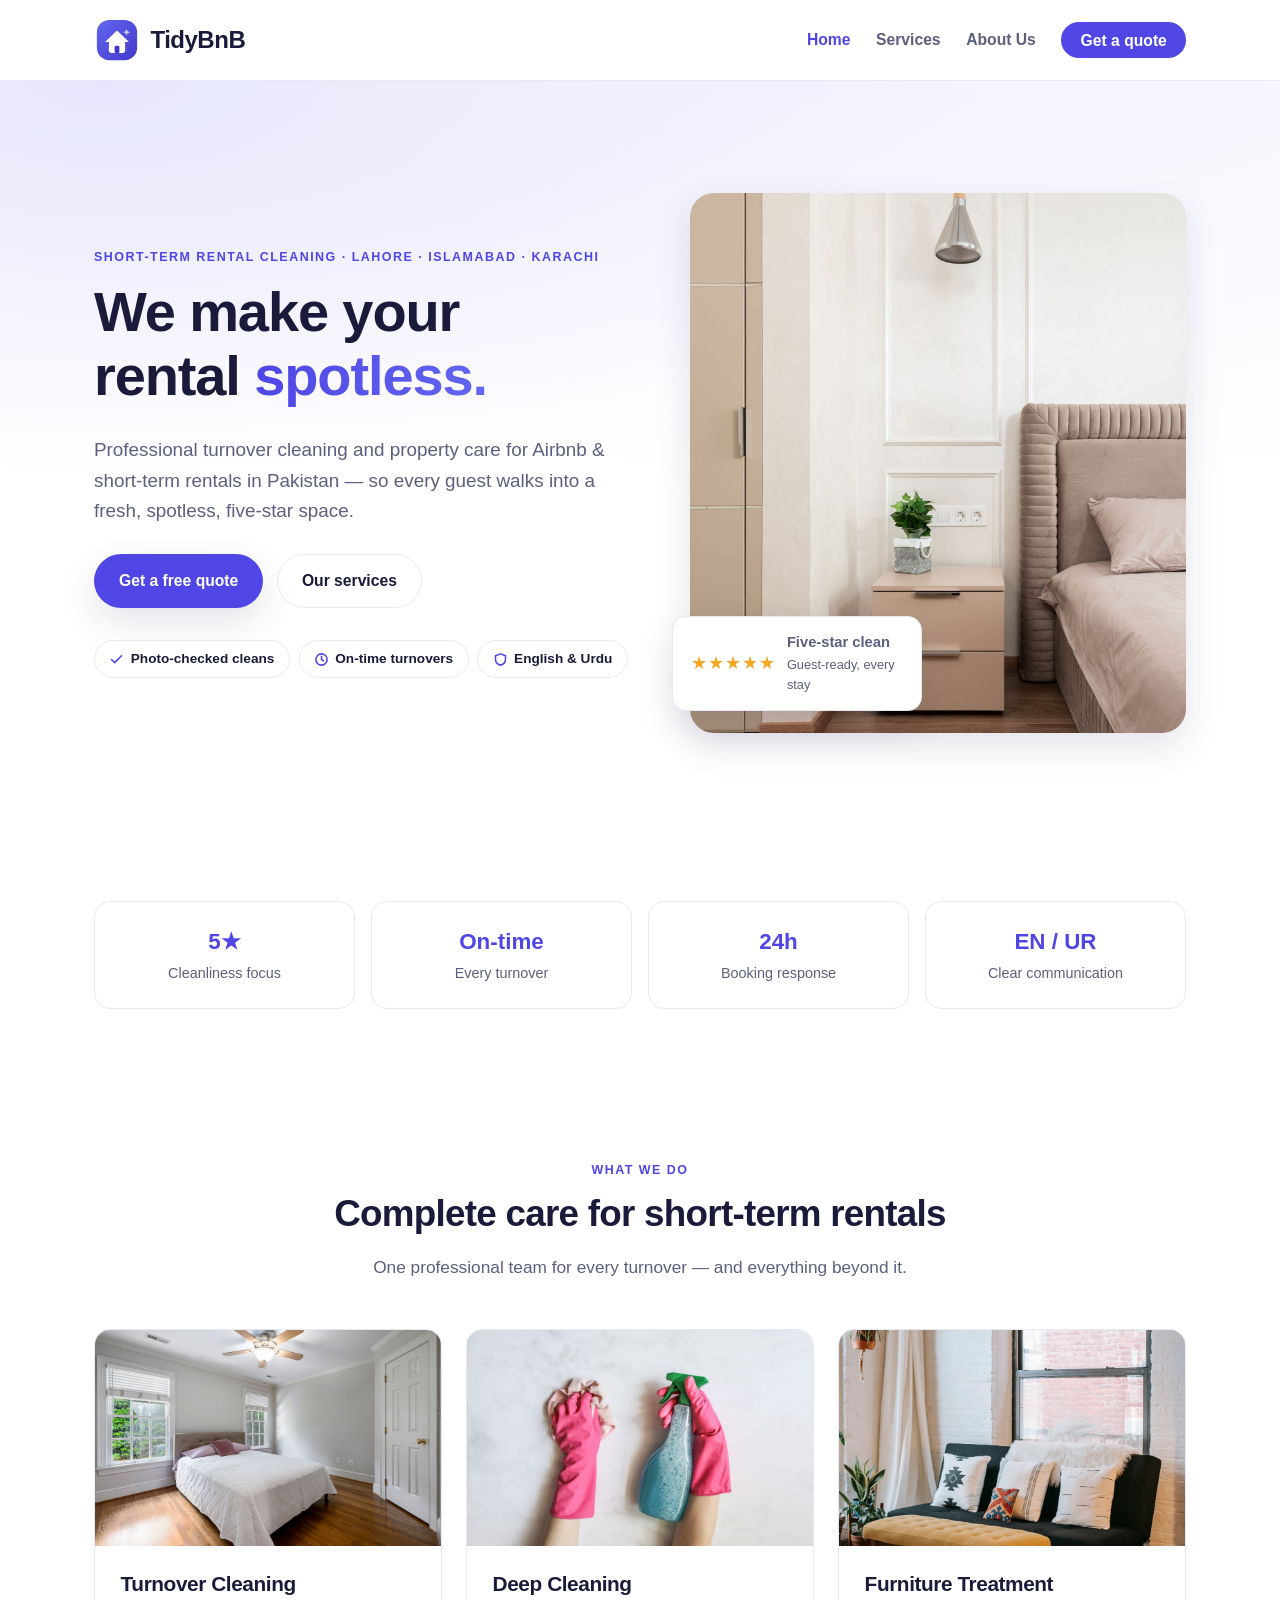
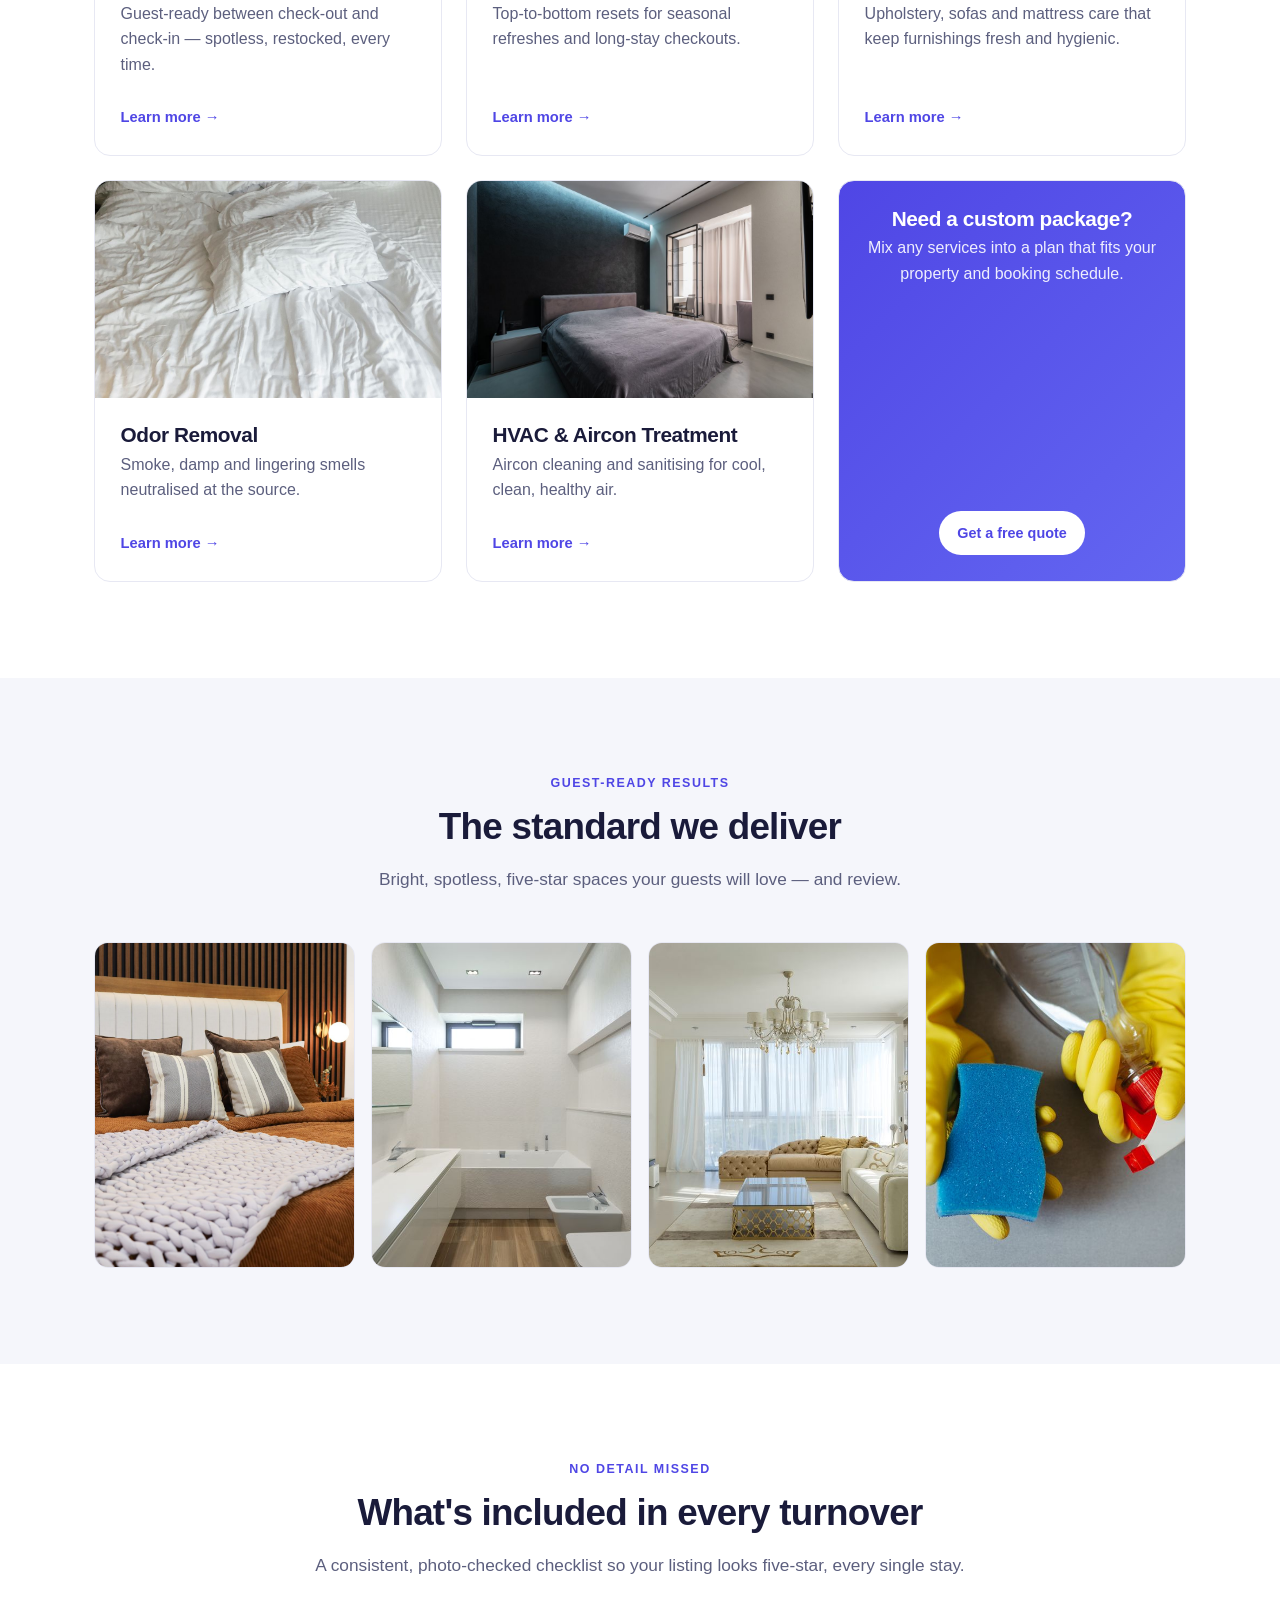
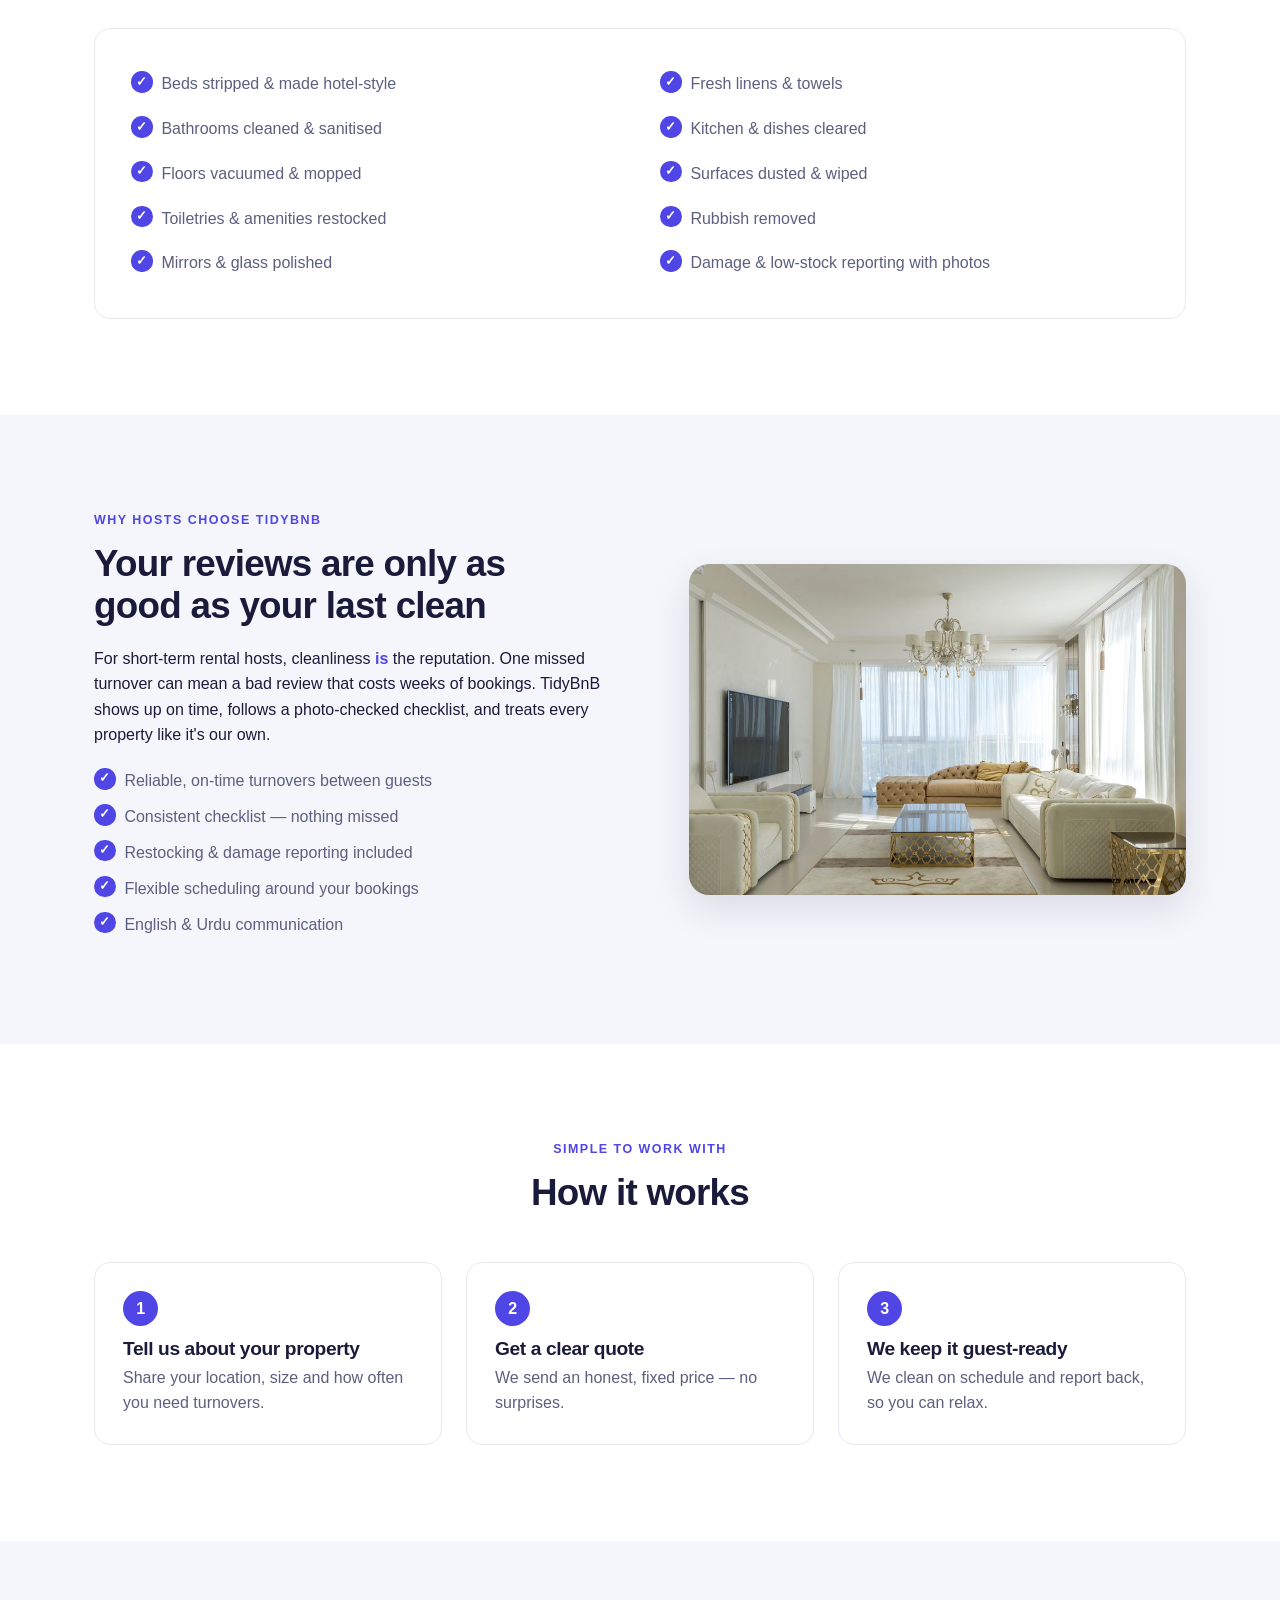
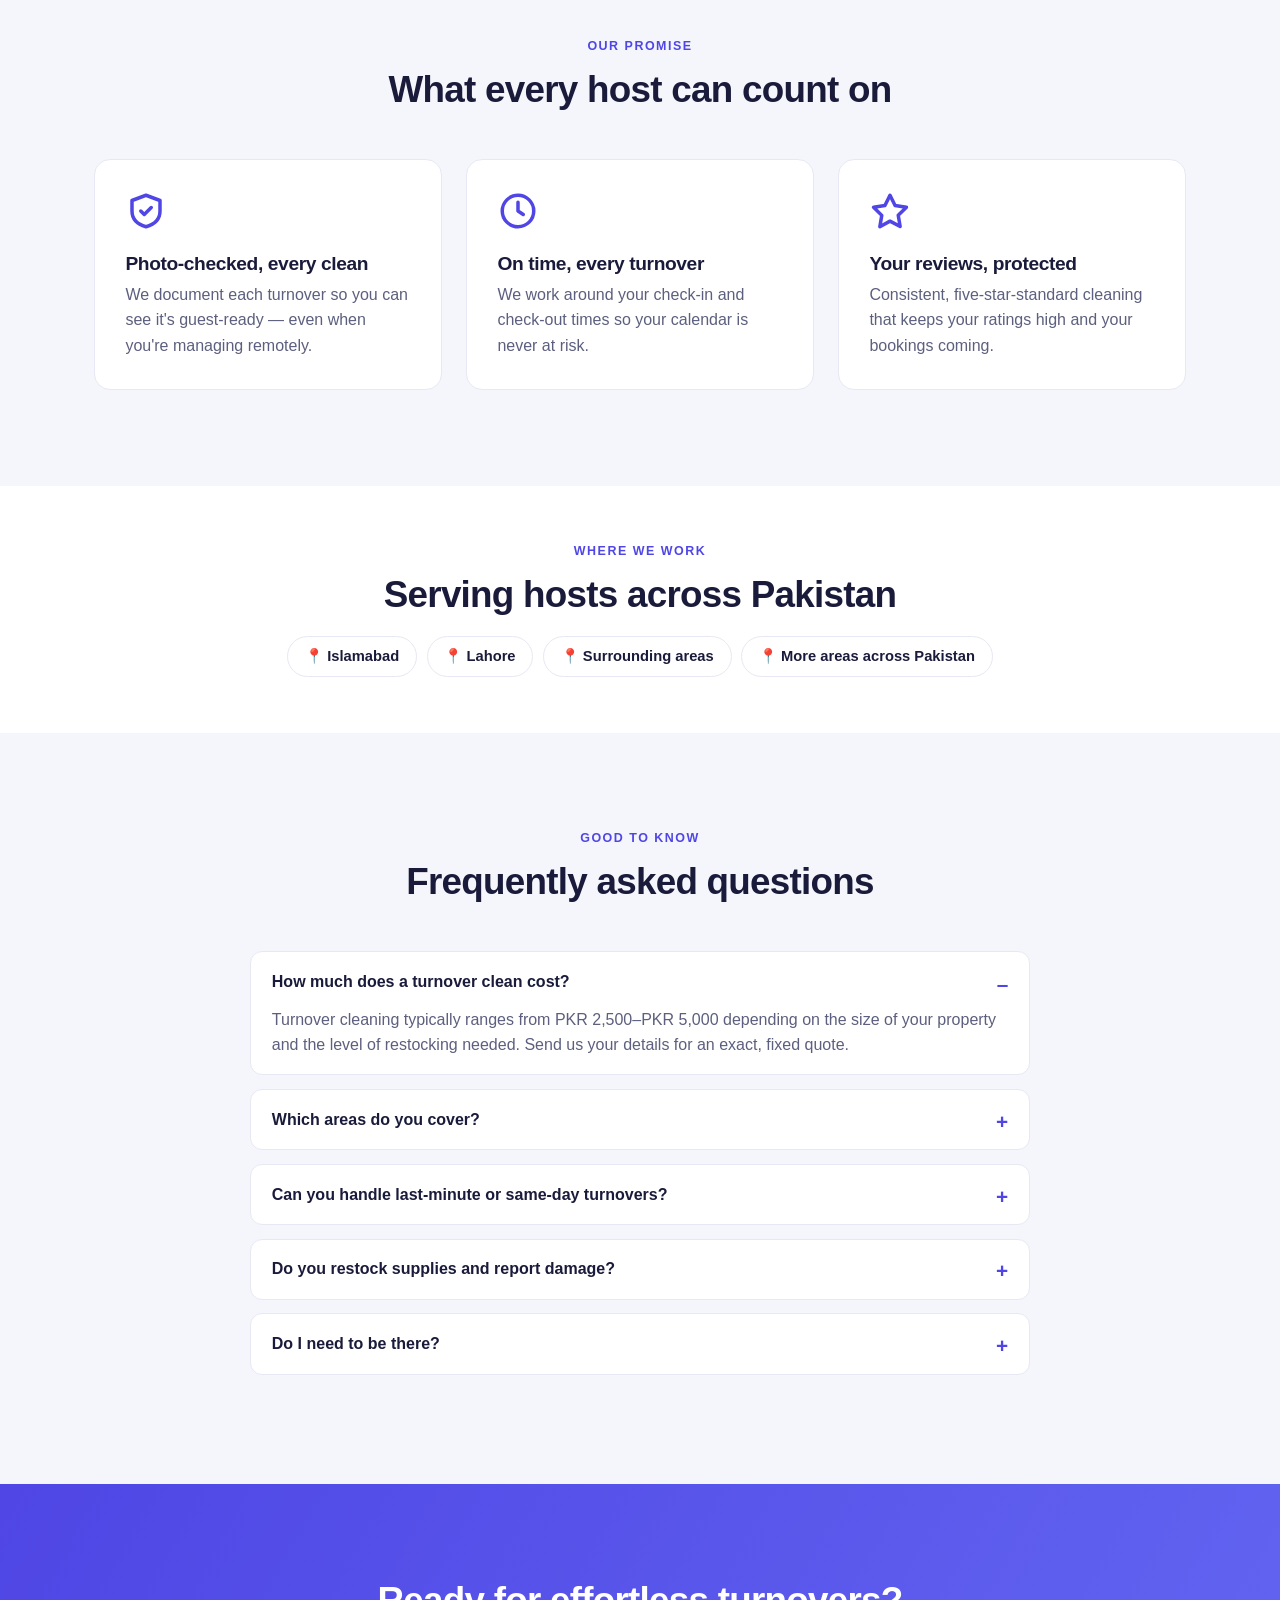
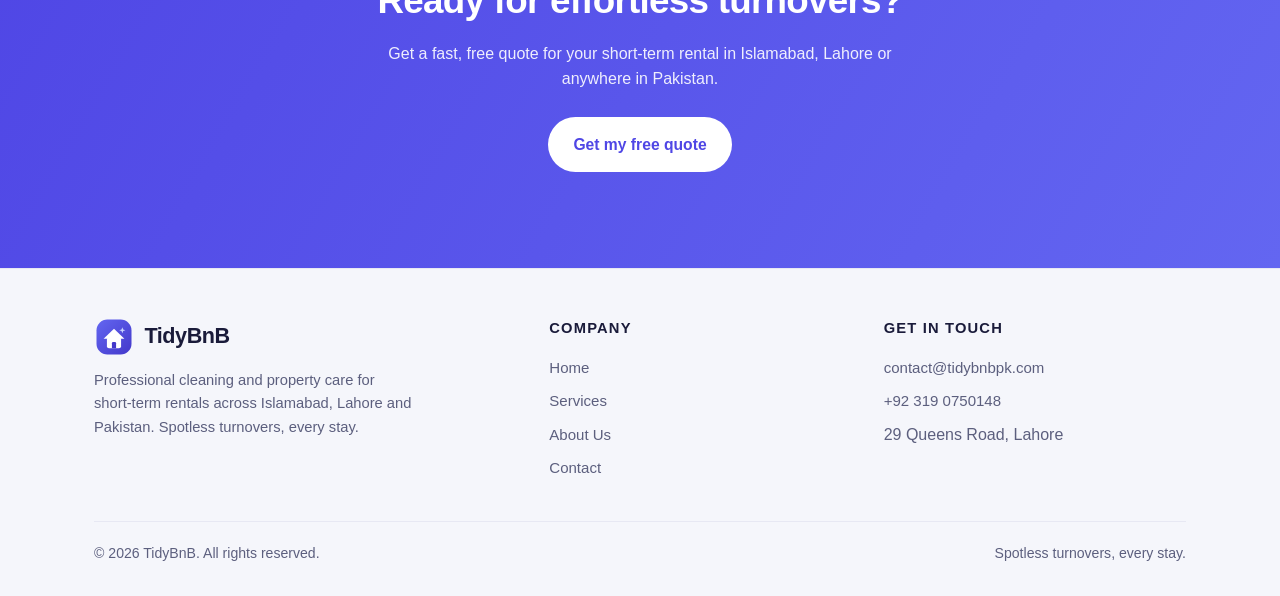
==== commit cadde2f8: "TidyBnB: new white+indigo theme, house-sparkle logo, real contact details - New indigo/white palette" ====
--- a/tidybnb/index.html
+++ b/tidybnb/index.html
@@ -9,7 +9,7 @@
   <meta property="og:description" content="Professional short-term rental cleaning in Islamabad, Lahore and across Pakistan." />
   <meta property="og:type" content="website" />
   <link rel="stylesheet" href="styles.css" />
-  <link rel="icon" href="data:image/svg+xml,<svg xmlns=%22http://www.w3.org/2000/svg%22 viewBox=%220 0 100 100%22><text y=%22.9em%22 font-size=%2290%22>🧼</text></svg>" />
+  <link rel="icon" href="data:image/svg+xml,<svg xmlns=%22http://www.w3.org/2000/svg%22 viewBox=%220 0 100 100%22><text y=%22.9em%22 font-size=%2290%22>🏠</text></svg>" />
   <script type="application/ld+json">
   {
     "@context": "https://schema.org",
@@ -17,7 +17,7 @@
     "name": "TidyBnB",
     "description": "Professional Airbnb & short-term rental cleaning — turnover cleaning, deep cleaning, furniture treatment, odor removal and aircon treatment in Islamabad, Lahore, Karachi and across Pakistan.",
     "email": "contact@tidybnbpk.com",
-    "telephone": "+923000000000",
+    "telephone": "+923190750148",
     "address": {
       "@type": "PostalAddress",
       "addressLocality": "Islamabad",
@@ -33,11 +33,11 @@
     <div class="container header-inner">
       <a href="index.html" class="brand" aria-label="TidyBnB — home">
         <svg class="brand-logo" viewBox="0 0 48 48" role="img" aria-label="TidyBnB logo">
-          <defs><linearGradient id="sbgH" x1="0" y1="0" x2="1" y2="1"><stop offset="0" stop-color="#1fb6a2"/><stop offset="1" stop-color="#0e7d70"/></linearGradient></defs>
+          <defs><linearGradient id="sbgH" x1="0" y1="0" x2="1" y2="1"><stop offset="0" stop-color="#6366f1"/><stop offset="1" stop-color="#4338ca"/></linearGradient></defs>
           <rect x="3" y="3" width="42" height="42" rx="13" fill="url(#sbgH)"/>
-          <path d="M24 12c5 5.6 7.6 9.3 7.6 12.8a7.6 7.6 0 1 1-15.2 0C16.4 21.3 19 17.6 24 12Z" fill="#fff"/>
-          <circle cx="20.5" cy="26.5" r="2.4" fill="#7fe0d1"/>
-          <path d="M33 13l.9 2.5 2.5.9-2.5.9-.9 2.5-.9-2.5-2.5-.9 2.5-.9z" fill="#bff3ea"/>
+          <path d="M11.5 26 24 14 36.5 26Z" fill="#fff"/>
+          <rect x="15.5" y="24.5" width="17" height="13" rx="2.5" fill="#fff"/><rect x="21.5" y="30" width="5" height="7.6" rx="1.4" fill="#4338ca"/>
+          <path d="M34 12.2l1 2.7 2.7 1-2.7 1-1 2.7-1-2.7-2.7-1 2.7-1z" fill="#c7d2fe"/>
         </svg>
         <span class="brand-name">TidyBnB</span>
       </a>
@@ -58,7 +58,7 @@
     <section class="hero">
       <div class="container hero-split">
         <div class="hero-copy">
-          <p class="eyebrow">Short-term rental cleaning · Islamabad · Lahore</p>
+          <p class="eyebrow">Short-term rental cleaning · Lahore · Islamabad · Karachi</p>
           <h1>We make your rental <span class="grad">spotless.</span></h1>
           <p class="lead">
             Professional turnover cleaning and property care for Airbnb &amp; short-term rentals in
@@ -284,7 +284,7 @@
         </div>
         <div class="faq">
           <details open><summary>How much does a turnover clean cost?</summary><p>Turnover cleaning typically ranges from PKR 2,500–PKR 5,000 depending on the size of your property and the level of restocking needed. Send us your details for an exact, fixed quote.</p></details>
-          <details><summary>Which areas do you cover?</summary><p>We serve short-term rentals in Islamabad, Lahore, the surrounding islands, and more areas across Pakistan. Not sure if we cover you? Just ask.</p></details>
+          <details><summary>Which areas do you cover?</summary><p>We serve short-term rentals in Islamabad, Lahore, the surrounding areas, and more areas across Pakistan. Not sure if we cover you? Just ask.</p></details>
           <details><summary>Can you handle last-minute or same-day turnovers?</summary><p>Wherever possible, yes. We build flexible schedules around your bookings — tell us your calendar and we'll do our best to fit tight turnarounds.</p></details>
           <details><summary>Do you restock supplies and report damage?</summary><p>Yes. Restocking of toiletries and amenities is included, and we report any damage or low-stock items with photos so you're always in the loop.</p></details>
           <details><summary>Do I need to be there?</summary><p>No. Most hosts manage remotely. We arrange secure access and keep you updated, so you never have to be on-site.</p></details>
@@ -308,11 +308,11 @@
         <div>
           <div class="brand">
             <svg class="brand-logo" viewBox="0 0 48 48" role="img" aria-label="TidyBnB logo">
-              <defs><linearGradient id="sbgF" x1="0" y1="0" x2="1" y2="1"><stop offset="0" stop-color="#1fb6a2"/><stop offset="1" stop-color="#0e7d70"/></linearGradient></defs>
+              <defs><linearGradient id="sbgF" x1="0" y1="0" x2="1" y2="1"><stop offset="0" stop-color="#6366f1"/><stop offset="1" stop-color="#4338ca"/></linearGradient></defs>
               <rect x="3" y="3" width="42" height="42" rx="13" fill="url(#sbgF)"/>
-              <path d="M24 12c5 5.6 7.6 9.3 7.6 12.8a7.6 7.6 0 1 1-15.2 0C16.4 21.3 19 17.6 24 12Z" fill="#fff"/>
-              <circle cx="20.5" cy="26.5" r="2.4" fill="#7fe0d1"/>
-              <path d="M33 13l.9 2.5 2.5.9-2.5.9-.9 2.5-.9-2.5-2.5-.9 2.5-.9z" fill="#bff3ea"/>
+              <path d="M11.5 26 24 14 36.5 26Z" fill="#fff"/>
+              <rect x="15.5" y="24.5" width="17" height="13" rx="2.5" fill="#fff"/><rect x="21.5" y="30" width="5" height="7.6" rx="1.4" fill="#4338ca"/>
+              <path d="M34 12.2l1 2.7 2.7 1-2.7 1-1 2.7-1-2.7-2.7-1 2.7-1z" fill="#c7d2fe"/>
             </svg>
             <span class="brand-name">TidyBnB</span>
           </div>
@@ -331,8 +331,8 @@
           <h4>Get in touch</h4>
           <ul>
             <li><a href="mailto:contact@tidybnbpk.com">contact@tidybnbpk.com</a></li>
-            <li><a href="tel:+923000000000">+92 300 0000000</a></li>
-            <li>Islamabad, Pakistan</li>
+            <li><a href="tel:+923190750148">+92 319 0750148</a></li>
+            <li>29 Queens Road, Lahore</li>
           </ul>
         </div>
       </div>
--- a/tidybnb/styles.css
+++ b/tidybnb/styles.css
@@ -2,34 +2,34 @@
 :root {
   --bg: #ffffff;
   --surface: #ffffff;
-  --bg-alt: #faf7f1;        /* warm sand (light) */
-  --ink: #1a3b35;           /* deep teal (softened) */
-  --ink-soft: #5f716b;
-  --brand: #0f9184;         /* fresh teal */
-  --brand-2: #16a594;       /* light teal */
-  --sand: #e7d8b8;          /* accent sand */
-  --line: #e6e2d7;
+  --bg-alt: #f5f6fb;        /* cool light */
+  --ink: #1a1b3a;           /* deep indigo-navy */
+  --ink-soft: #5c5f7e;
+  --brand: #4f46e5;         /* indigo */
+  --brand-2: #6366f1;       /* light indigo */
+  --sand: #e7e8fc;          /* soft indigo wash */
+  --line: #e7e8f3;
   --radius: 16px;
-  --shadow: 0 12px 34px rgba(20, 52, 47, 0.10);
+  --shadow: 0 14px 36px rgba(30, 27, 75, 0.12);
   --container: 1140px;
   --font: -apple-system, BlinkMacSystemFont, "Segoe UI", Roboto, Helvetica, Arial, sans-serif;
 }
 @media (prefers-color-scheme: dark) {
   :root {
-    --bg: #0e1f1c; --surface: #16302b; --bg-alt: #122a25;
-    --ink: #edf3f0; --ink-soft: #9fb2ab; --brand: #34c5ac; --brand-2: #56d6bd;
-    --sand: #3a4a3f; --line: #234139; --shadow: 0 12px 34px rgba(0,0,0,0.35);
+    --bg: #0e0f1e; --surface: #191a2e; --bg-alt: #14152a;
+    --ink: #edeefb; --ink-soft: #a6a8c8; --brand: #8f88ff; --brand-2: #a99bff;
+    --sand: #26264a; --line: #2a2b47; --shadow: 0 14px 36px rgba(0,0,0,0.42);
   }
 }
 :root[data-theme="light"] {
-  --bg: #ffffff; --surface: #ffffff; --bg-alt: #faf7f1;
-  --ink: #1a3b35; --ink-soft: #5f716b; --brand: #0f9184; --brand-2: #16a594;
-  --sand: #e7d8b8; --line: #e6e2d7; --shadow: 0 12px 34px rgba(20,52,47,0.10);
+  --bg: #ffffff; --surface: #ffffff; --bg-alt: #f5f6fb;
+  --ink: #1a1b3a; --ink-soft: #5c5f7e; --brand: #4f46e5; --brand-2: #6366f1;
+  --sand: #e7e8fc; --line: #e7e8f3; --shadow: 0 14px 36px rgba(30,27,75,0.12);
 }
 :root[data-theme="dark"] {
-  --bg: #0e1f1c; --surface: #16302b; --bg-alt: #122a25;
-  --ink: #edf3f0; --ink-soft: #9fb2ab; --brand: #34c5ac; --brand-2: #56d6bd;
-  --sand: #3a4a3f; --line: #234139; --shadow: 0 12px 34px rgba(0,0,0,0.35);
+  --bg: #0e0f1e; --surface: #191a2e; --bg-alt: #14152a;
+  --ink: #edeefb; --ink-soft: #a6a8c8; --brand: #8f88ff; --brand-2: #a99bff;
+  --sand: #26264a; --line: #2a2b47; --shadow: 0 14px 36px rgba(0,0,0,0.42);
 }
 
 * { box-sizing: border-box; }
@@ -60,7 +60,7 @@
 .btn-ghost { border-color: var(--line); color: var(--ink); }
 .btn-ghost:hover { border-color: var(--brand); color: var(--brand); }
 .btn-white { background: #fff; color: var(--brand); }
-.btn-white:hover { background: #f0fbf8; }
+.btn-white:hover { background: #f1f0fe; }
 .btn-block { width: 100%; text-align: center; }
 .btn-sm { padding: 0.6rem 1.1rem; font-size: 0.9rem; }
 
@@ -134,7 +134,7 @@
 .service-media img { width: 100%; height: 100%; object-fit: cover; display: block; transition: transform 0.45s ease; }
 .service-card:hover .service-media img { transform: scale(1.06); }
 .price-badge { position: absolute; top: 12px; right: 12px; background: rgba(255,255,255,0.95);
-  color: #0e7d70; font-weight: 800; font-size: 0.82rem; padding: 0.4rem 0.75rem; border-radius: 999px; }
+  color: #4338ca; font-weight: 800; font-size: 0.82rem; padding: 0.4rem 0.75rem; border-radius: 999px; }
 .service-body { padding: 1.6rem; display: flex; flex-direction: column; flex: 1; }
 .service-body h3 { font-size: 1.3rem; margin-bottom: 0.3rem; }
 .price-line { color: var(--brand); font-weight: 700; font-size: 0.98rem; margin: 0 0 0.7rem; }
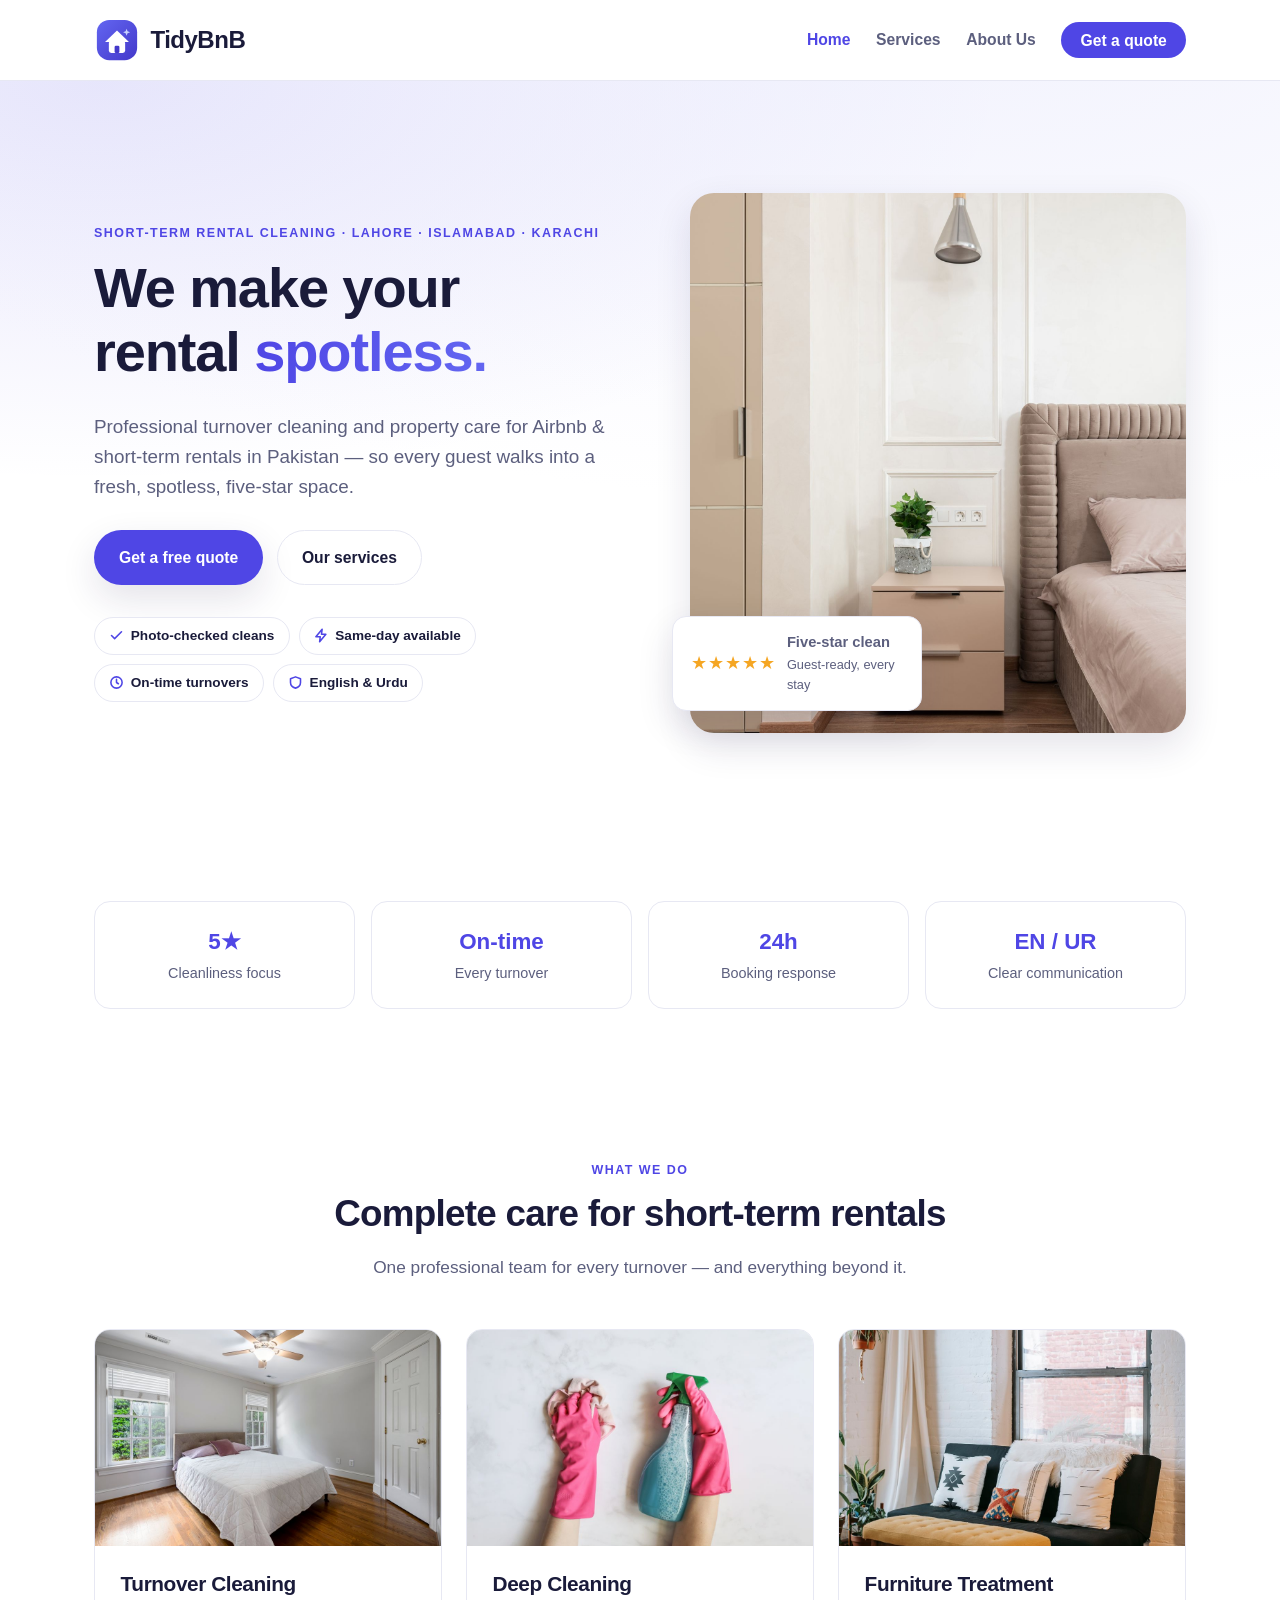
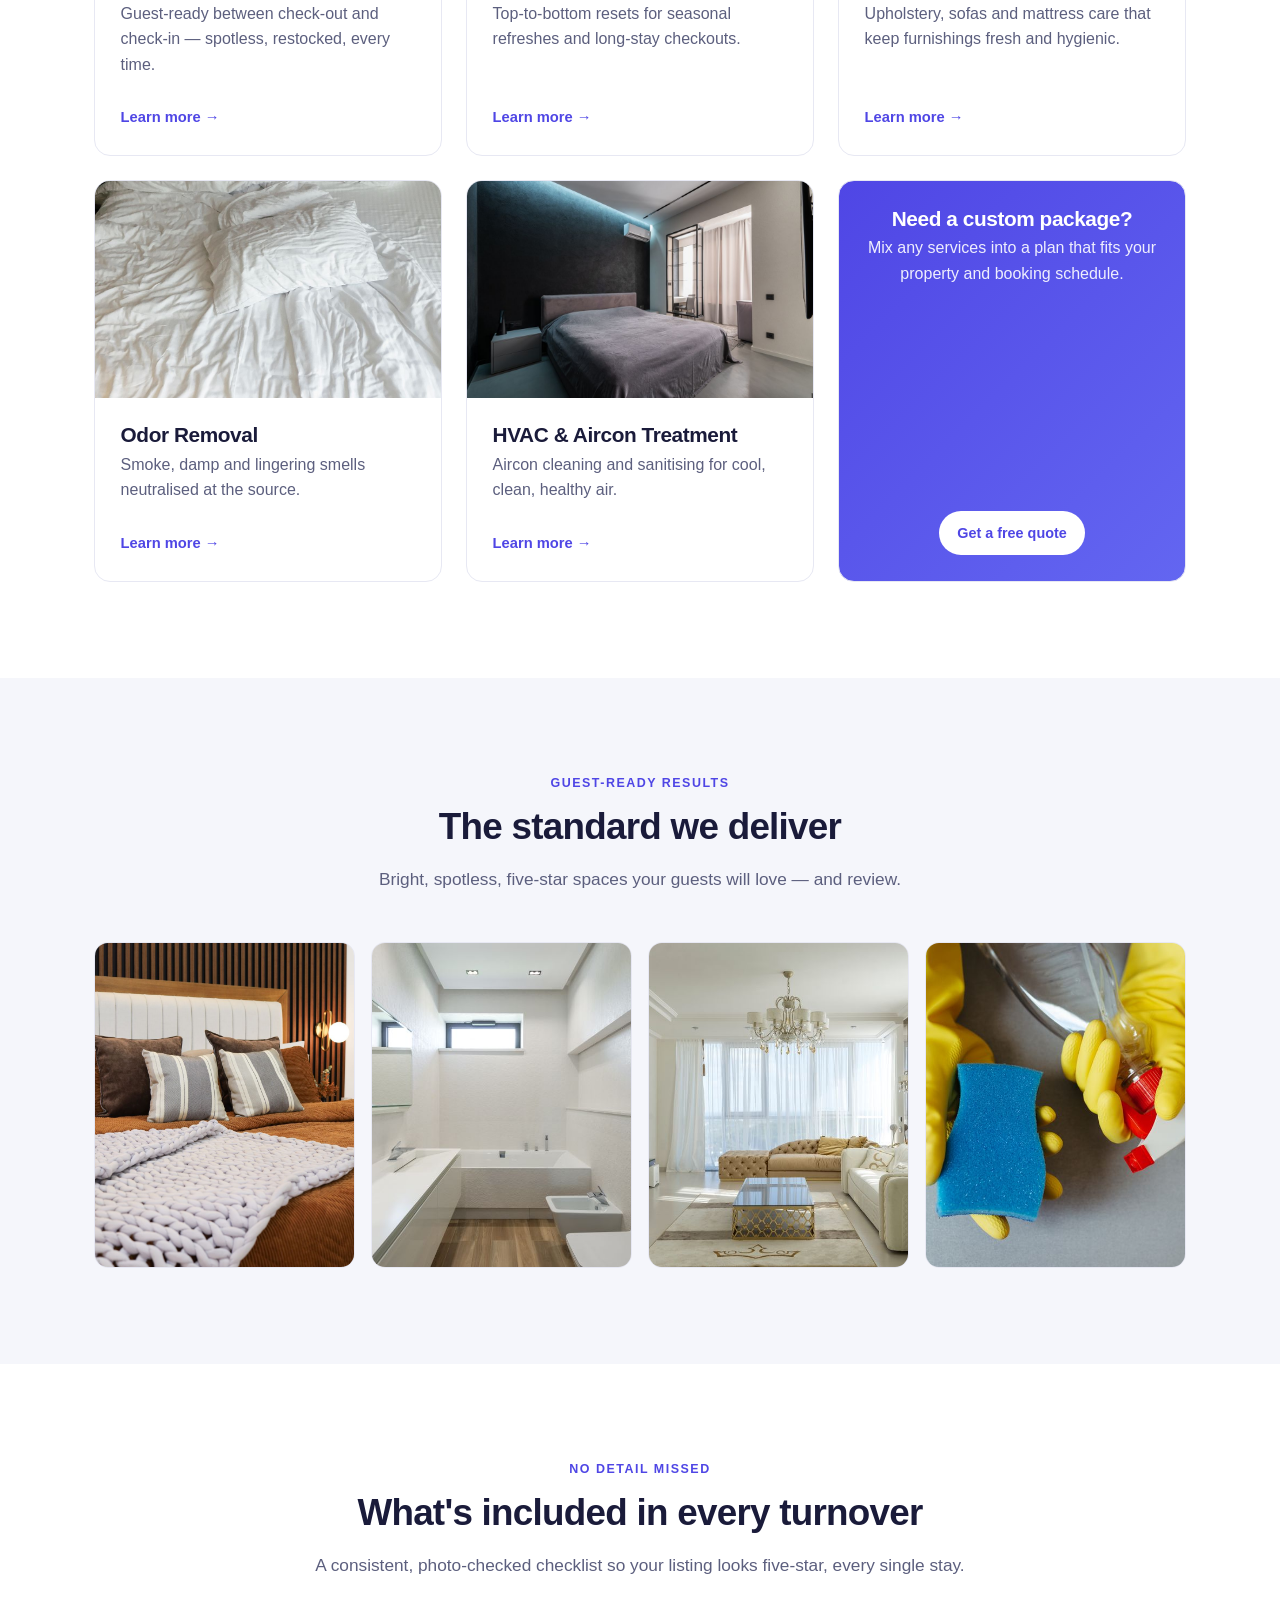
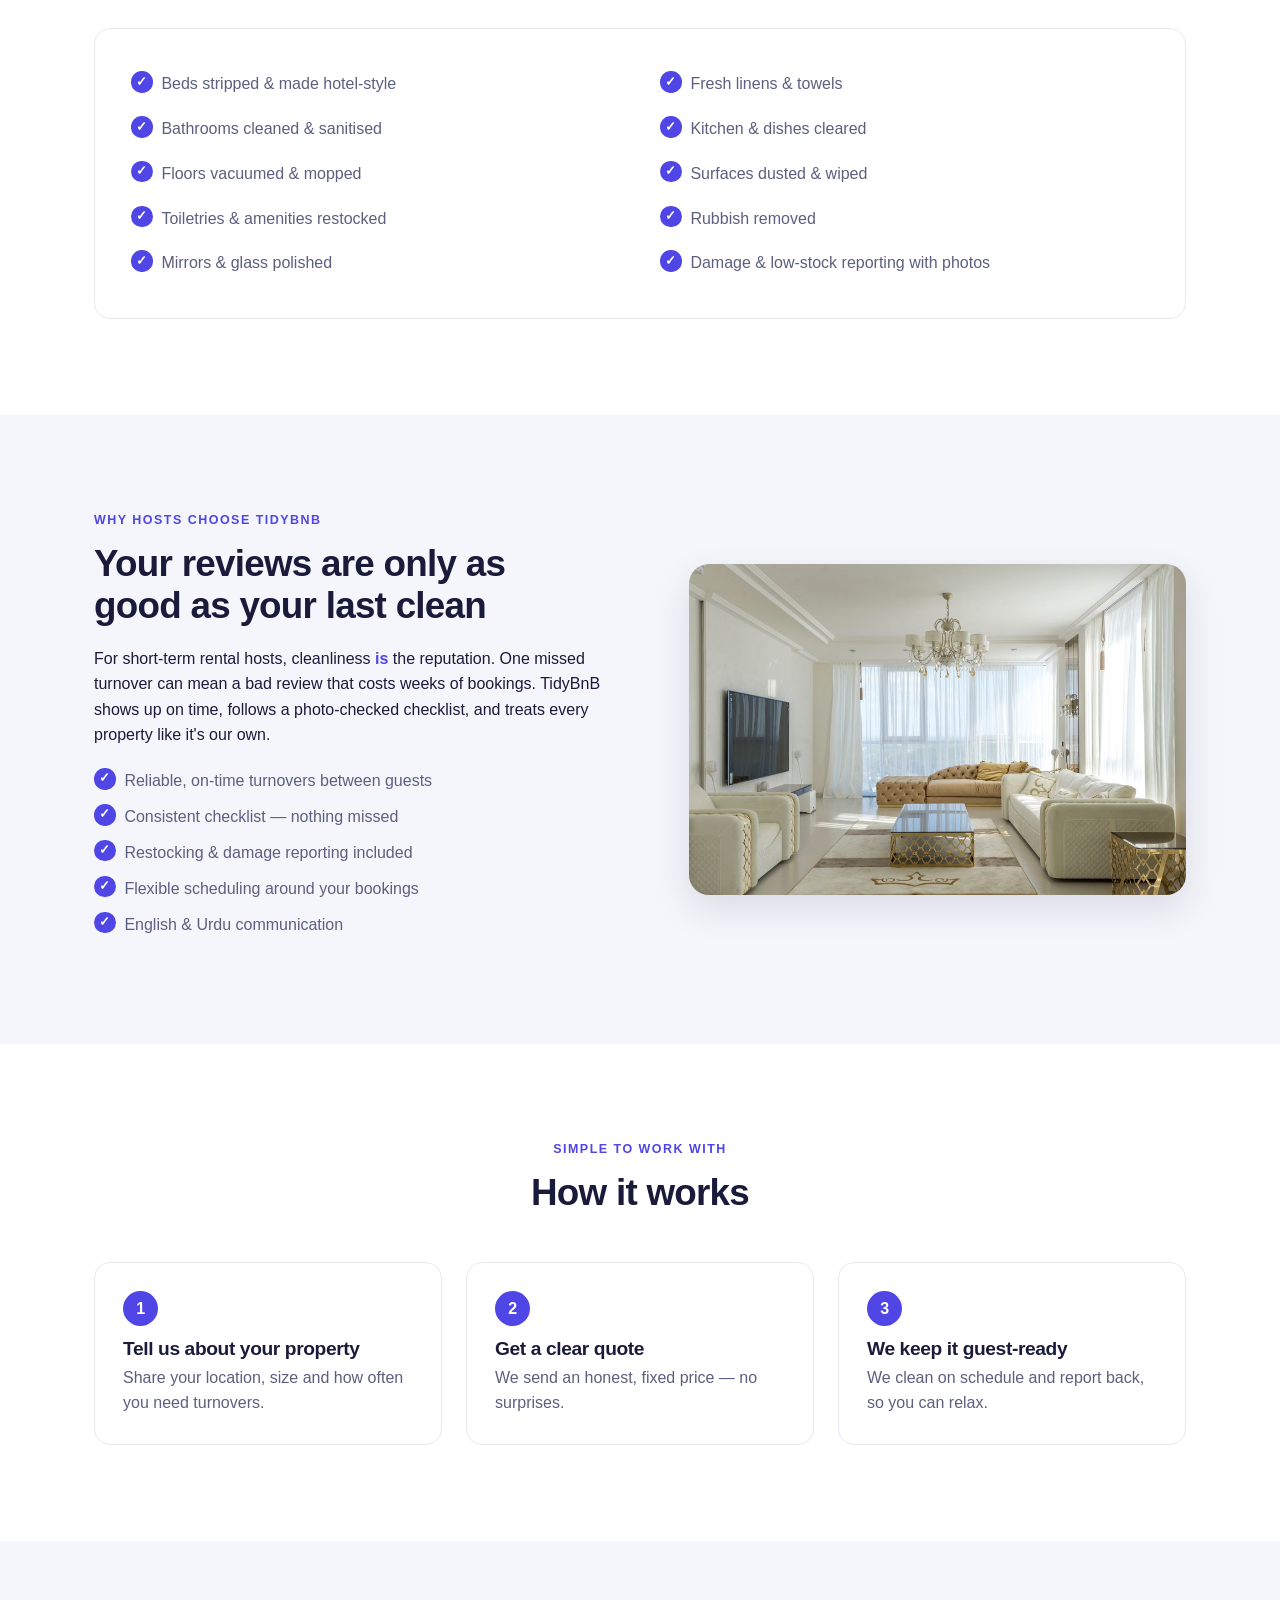
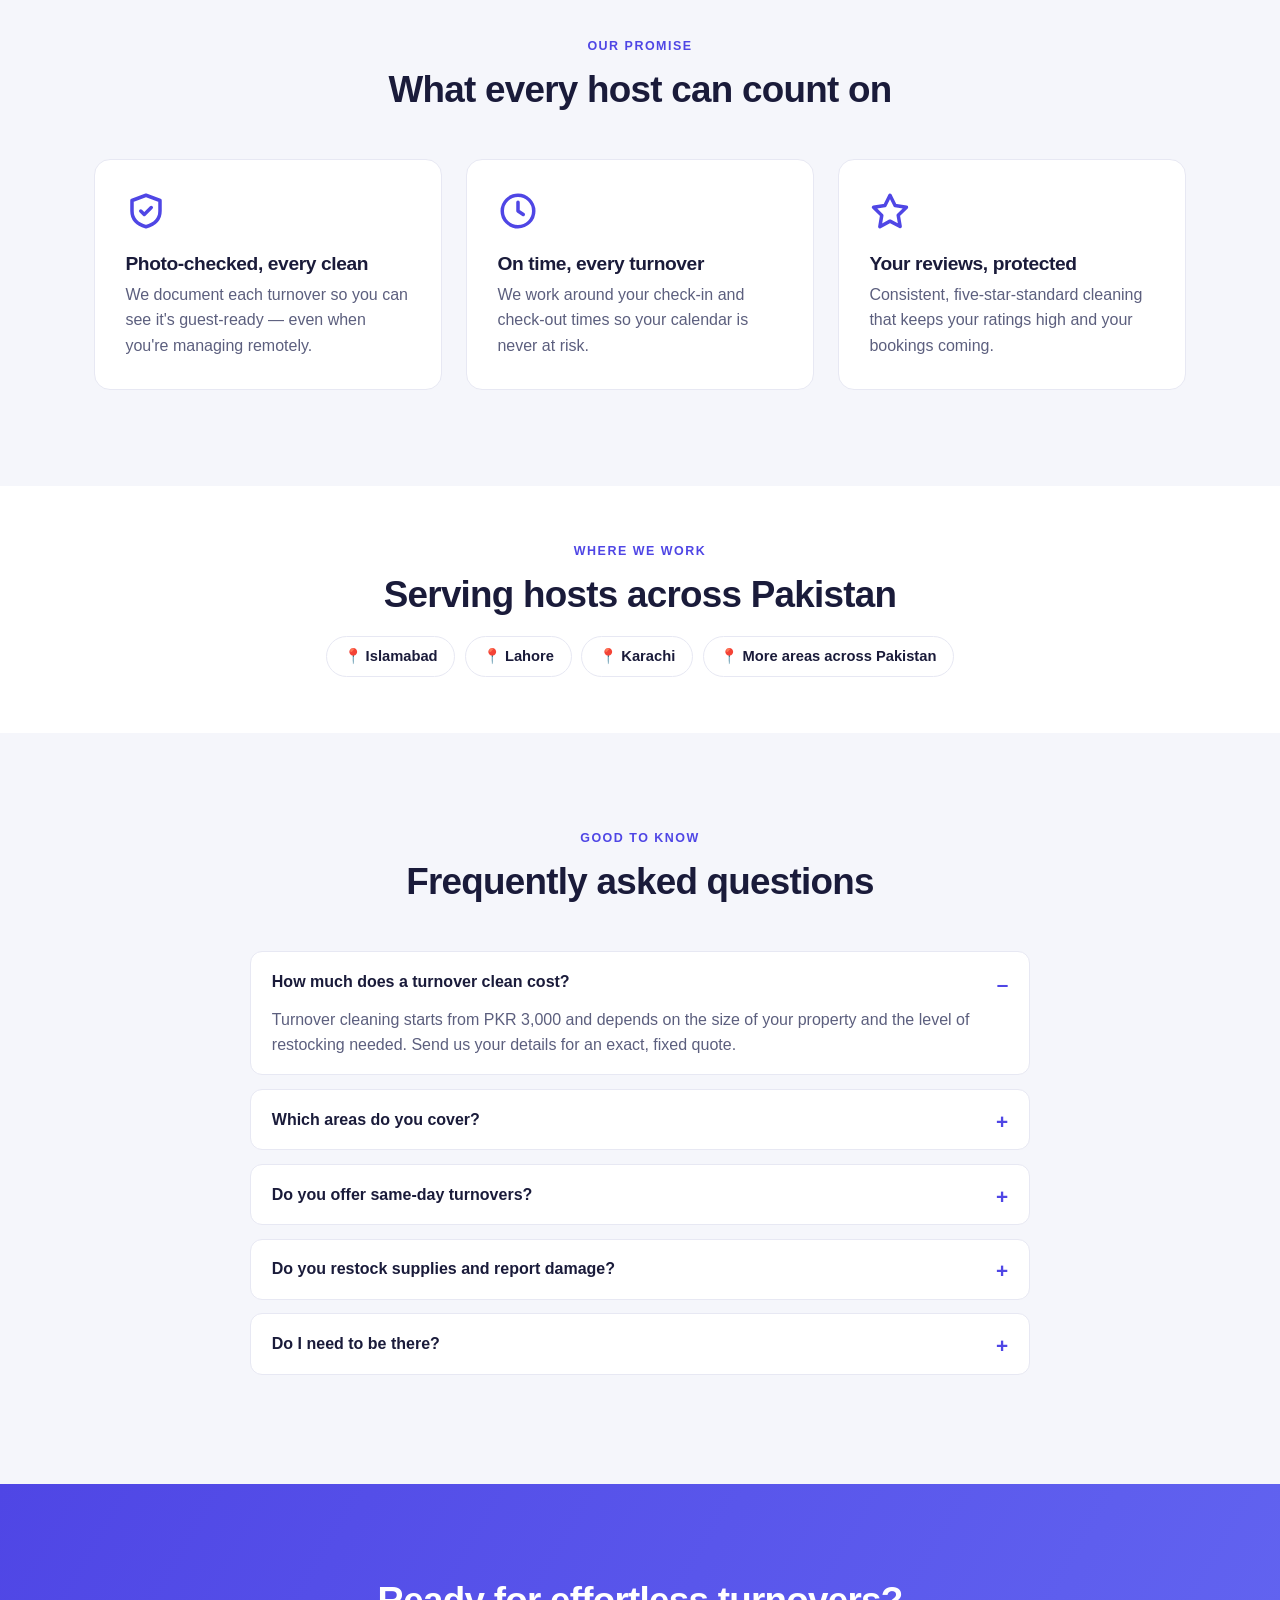
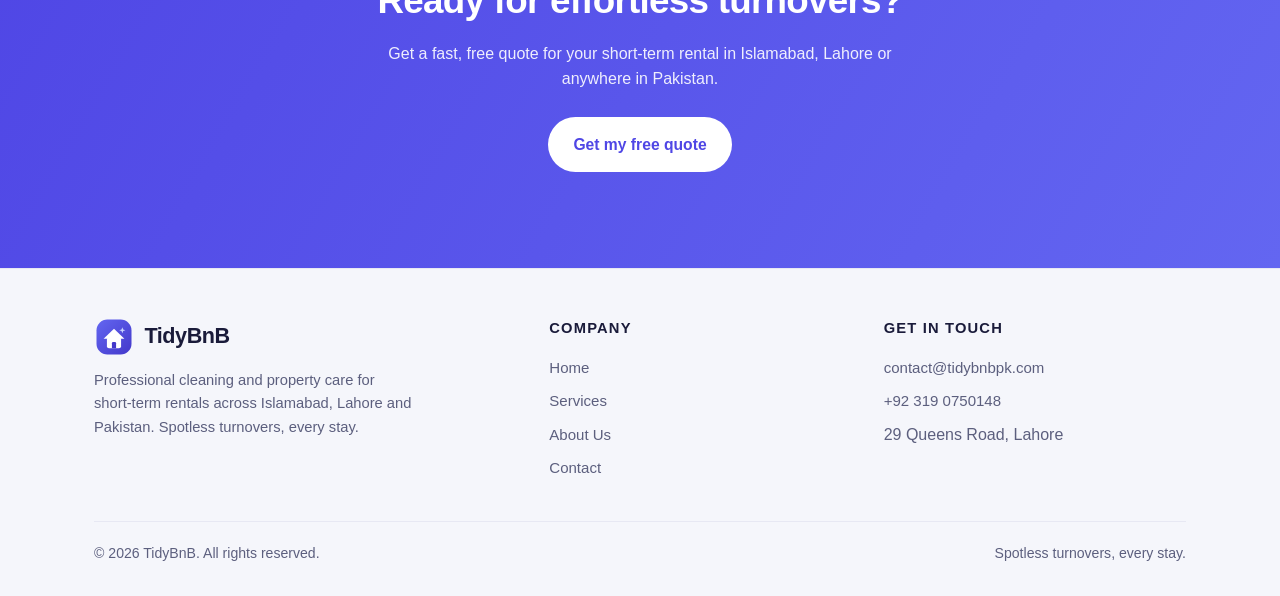
==== commit 6059fa39: "TidyBnB: starting price PKR 3,000+, Lahore/Islamabad/Karachi areas, same-day turnovers Co-Authored-B" ====
--- a/tidybnb/index.html
+++ b/tidybnb/index.html
@@ -70,6 +70,7 @@
           </div>
           <div class="hero-badges">
             <span class="badge"><svg viewBox="0 0 24 24" fill="none" stroke="currentColor" stroke-width="2.5" stroke-linecap="round" stroke-linejoin="round"><path d="M20 6 9 17l-5-5"/></svg> Photo-checked cleans</span>
+            <span class="badge"><svg viewBox="0 0 24 24" fill="none" stroke="currentColor" stroke-width="2.5" stroke-linecap="round" stroke-linejoin="round"><path d="M13 2 3 14h7l-1 8 10-12h-7z"/></svg> Same-day available</span>
             <span class="badge"><svg viewBox="0 0 24 24" fill="none" stroke="currentColor" stroke-width="2.5" stroke-linecap="round" stroke-linejoin="round"><circle cx="12" cy="12" r="9"/><path d="M12 7v5l3 2"/></svg> On-time turnovers</span>
             <span class="badge"><svg viewBox="0 0 24 24" fill="none" stroke="currentColor" stroke-width="2.5" stroke-linecap="round" stroke-linejoin="round"><path d="M12 3 4 6v6c0 5 3.4 7.7 8 9 4.6-1.3 8-4 8-9V6z"/></svg> English &amp; Urdu</span>
           </div>
@@ -269,7 +270,7 @@
         <div class="areas" style="justify-content:center;">
           <span class="area-pill">📍 Islamabad</span>
           <span class="area-pill">📍 Lahore</span>
-          <span class="area-pill">📍 Surrounding areas</span>
+          <span class="area-pill">📍 Karachi</span>
           <span class="area-pill">📍 More areas across Pakistan</span>
         </div>
       </div>
@@ -283,9 +284,9 @@
           <h2>Frequently asked questions</h2>
         </div>
         <div class="faq">
-          <details open><summary>How much does a turnover clean cost?</summary><p>Turnover cleaning typically ranges from PKR 2,500–PKR 5,000 depending on the size of your property and the level of restocking needed. Send us your details for an exact, fixed quote.</p></details>
+          <details open><summary>How much does a turnover clean cost?</summary><p>Turnover cleaning starts from PKR 3,000 and depends on the size of your property and the level of restocking needed. Send us your details for an exact, fixed quote.</p></details>
           <details><summary>Which areas do you cover?</summary><p>We serve short-term rentals in Islamabad, Lahore, the surrounding areas, and more areas across Pakistan. Not sure if we cover you? Just ask.</p></details>
-          <details><summary>Can you handle last-minute or same-day turnovers?</summary><p>Wherever possible, yes. We build flexible schedules around your bookings — tell us your calendar and we'll do our best to fit tight turnarounds.</p></details>
+          <details><summary>Do you offer same-day turnovers?</summary><p>Yes — same-day turnovers are available. We build flexible schedules around your bookings, so even tight same-day turnarounds are covered. Just share your calendar and we'll make it work.</p></details>
           <details><summary>Do you restock supplies and report damage?</summary><p>Yes. Restocking of toiletries and amenities is included, and we report any damage or low-stock items with photos so you're always in the loop.</p></details>
           <details><summary>Do I need to be there?</summary><p>No. Most hosts manage remotely. We arrange secure access and keep you updated, so you never have to be on-site.</p></details>
         </div>
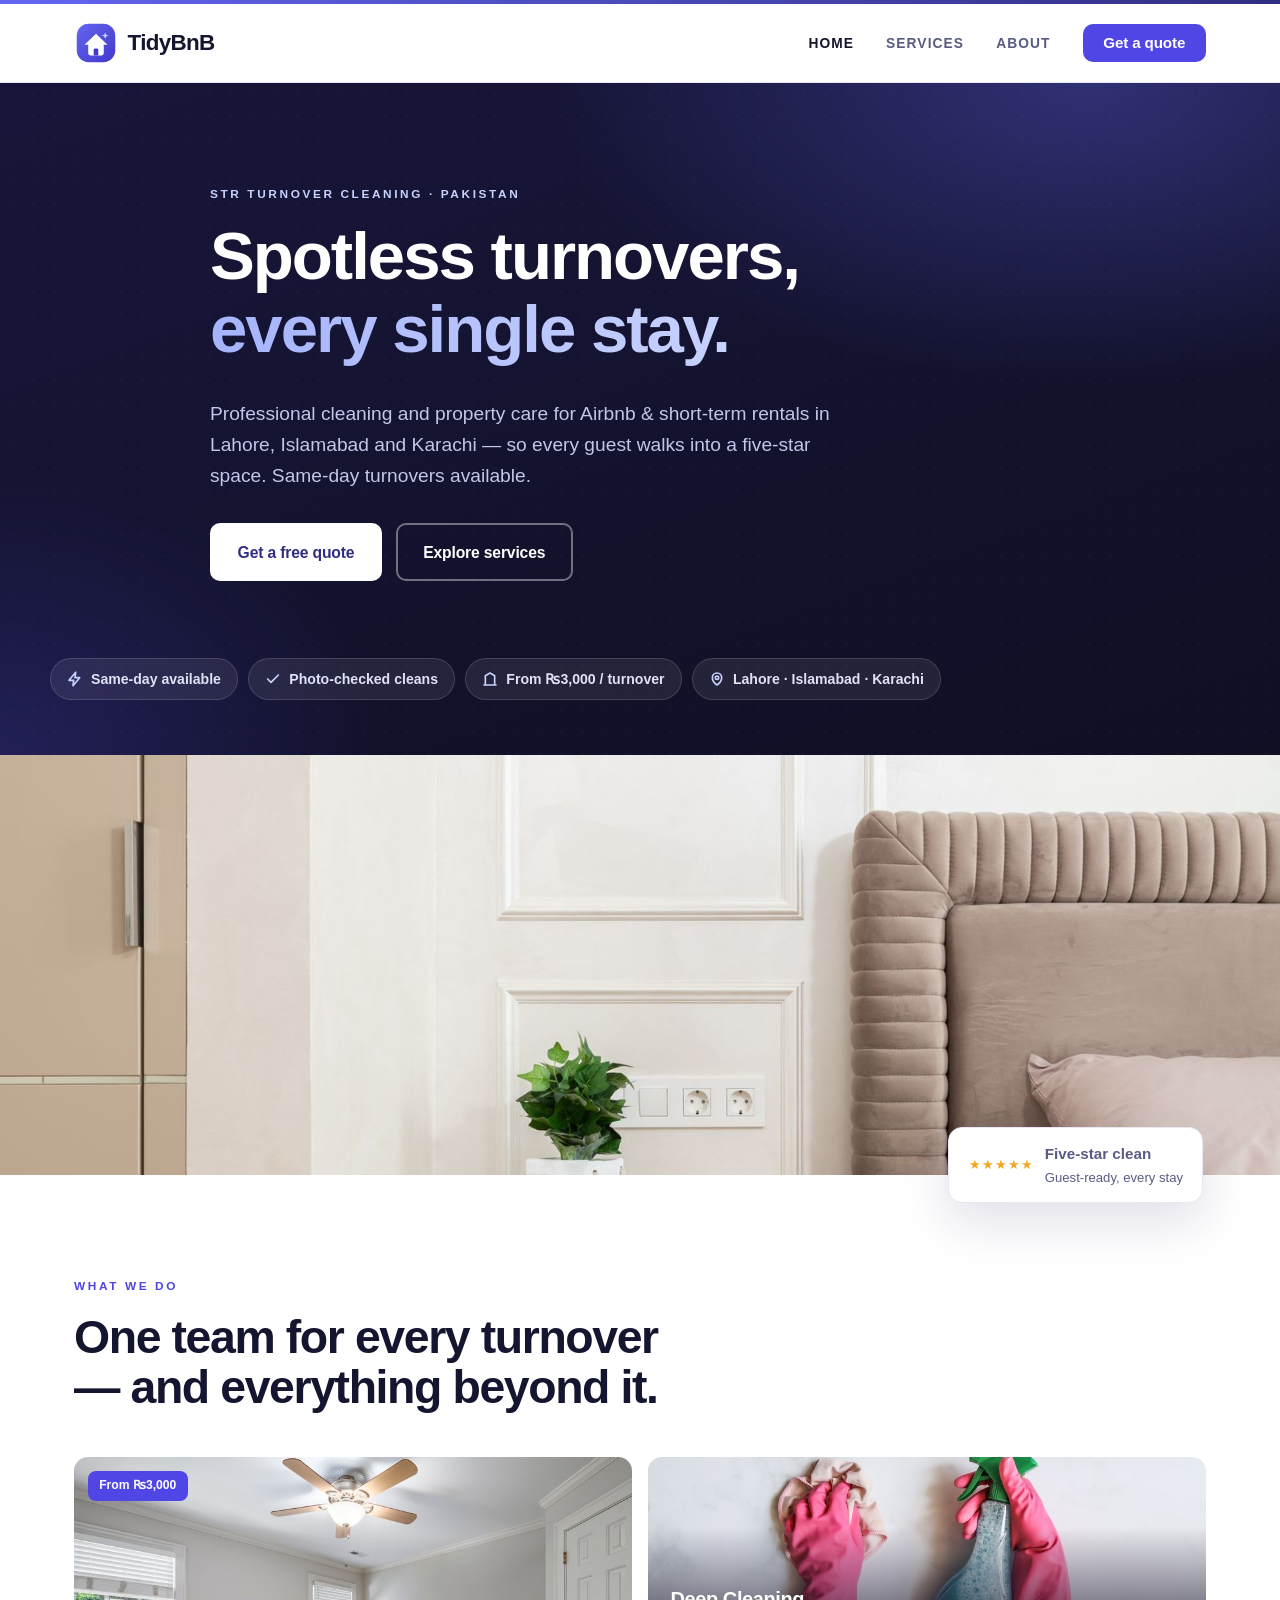
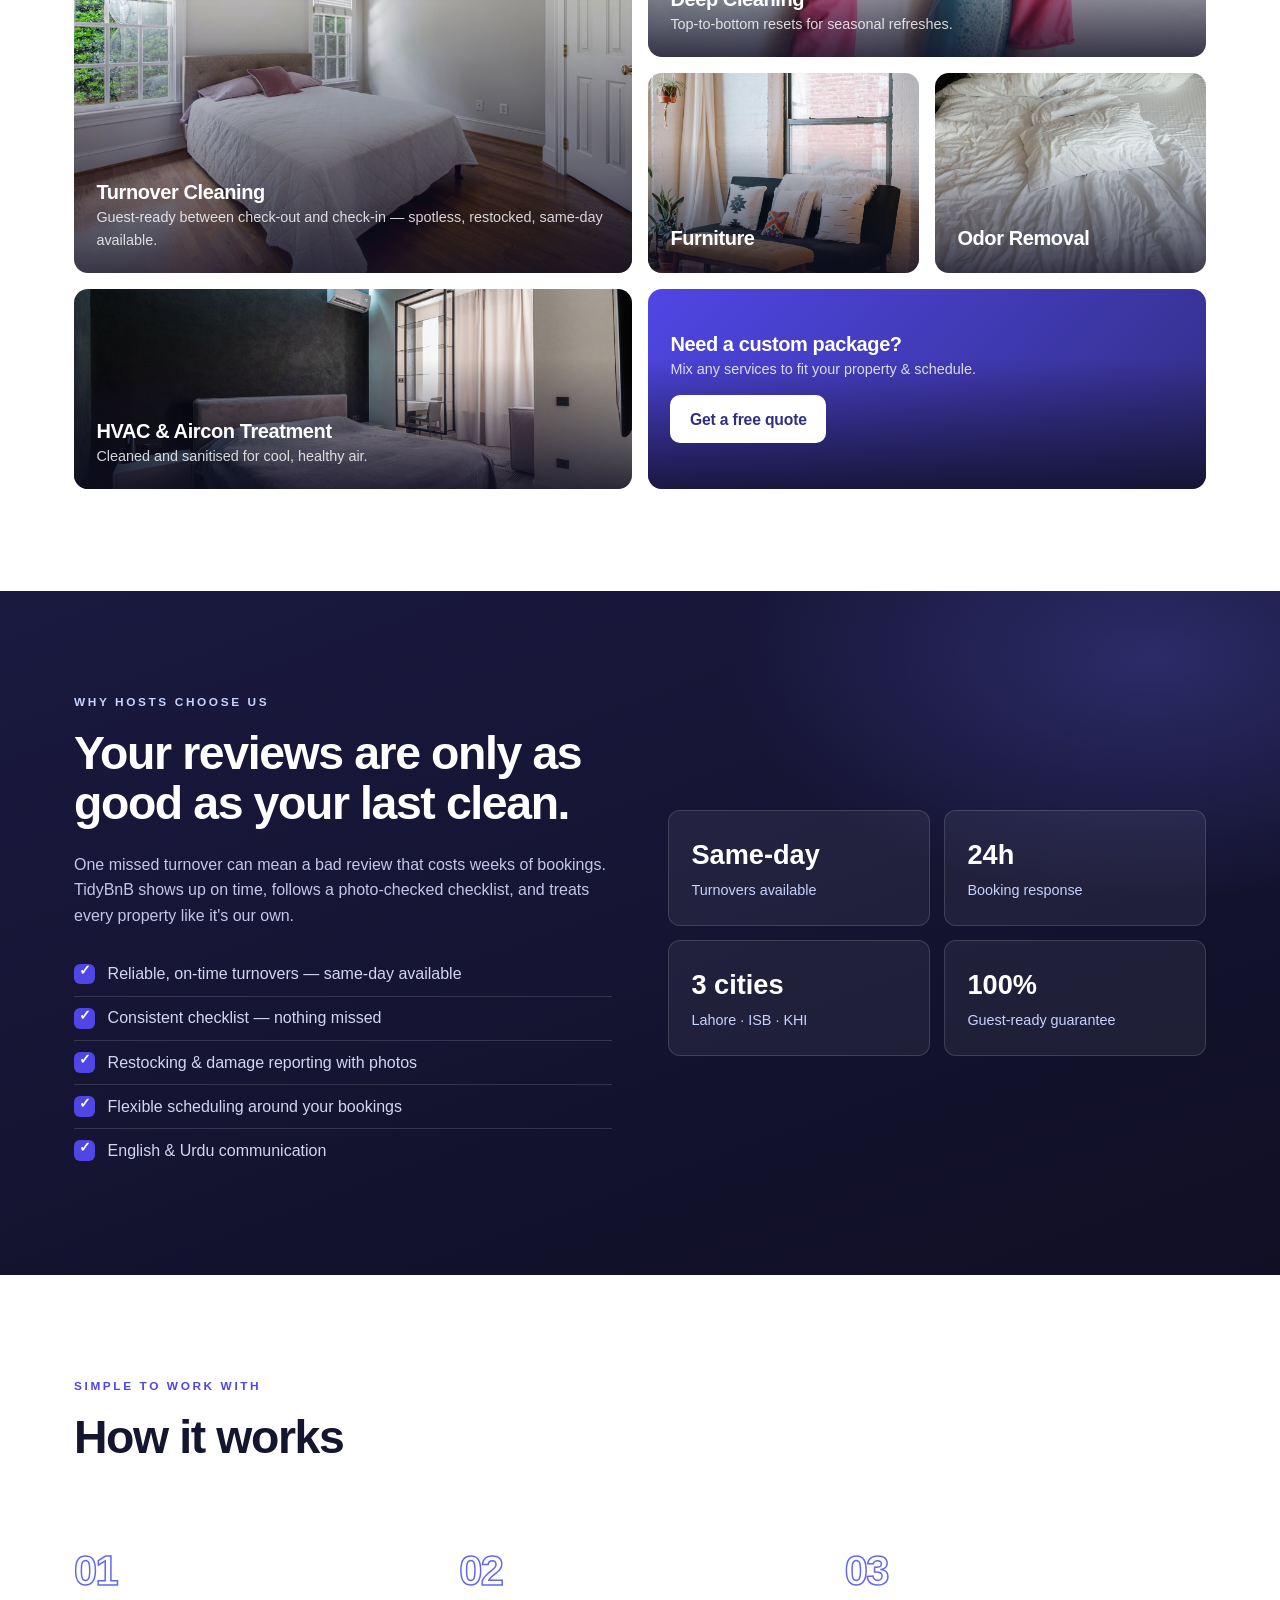
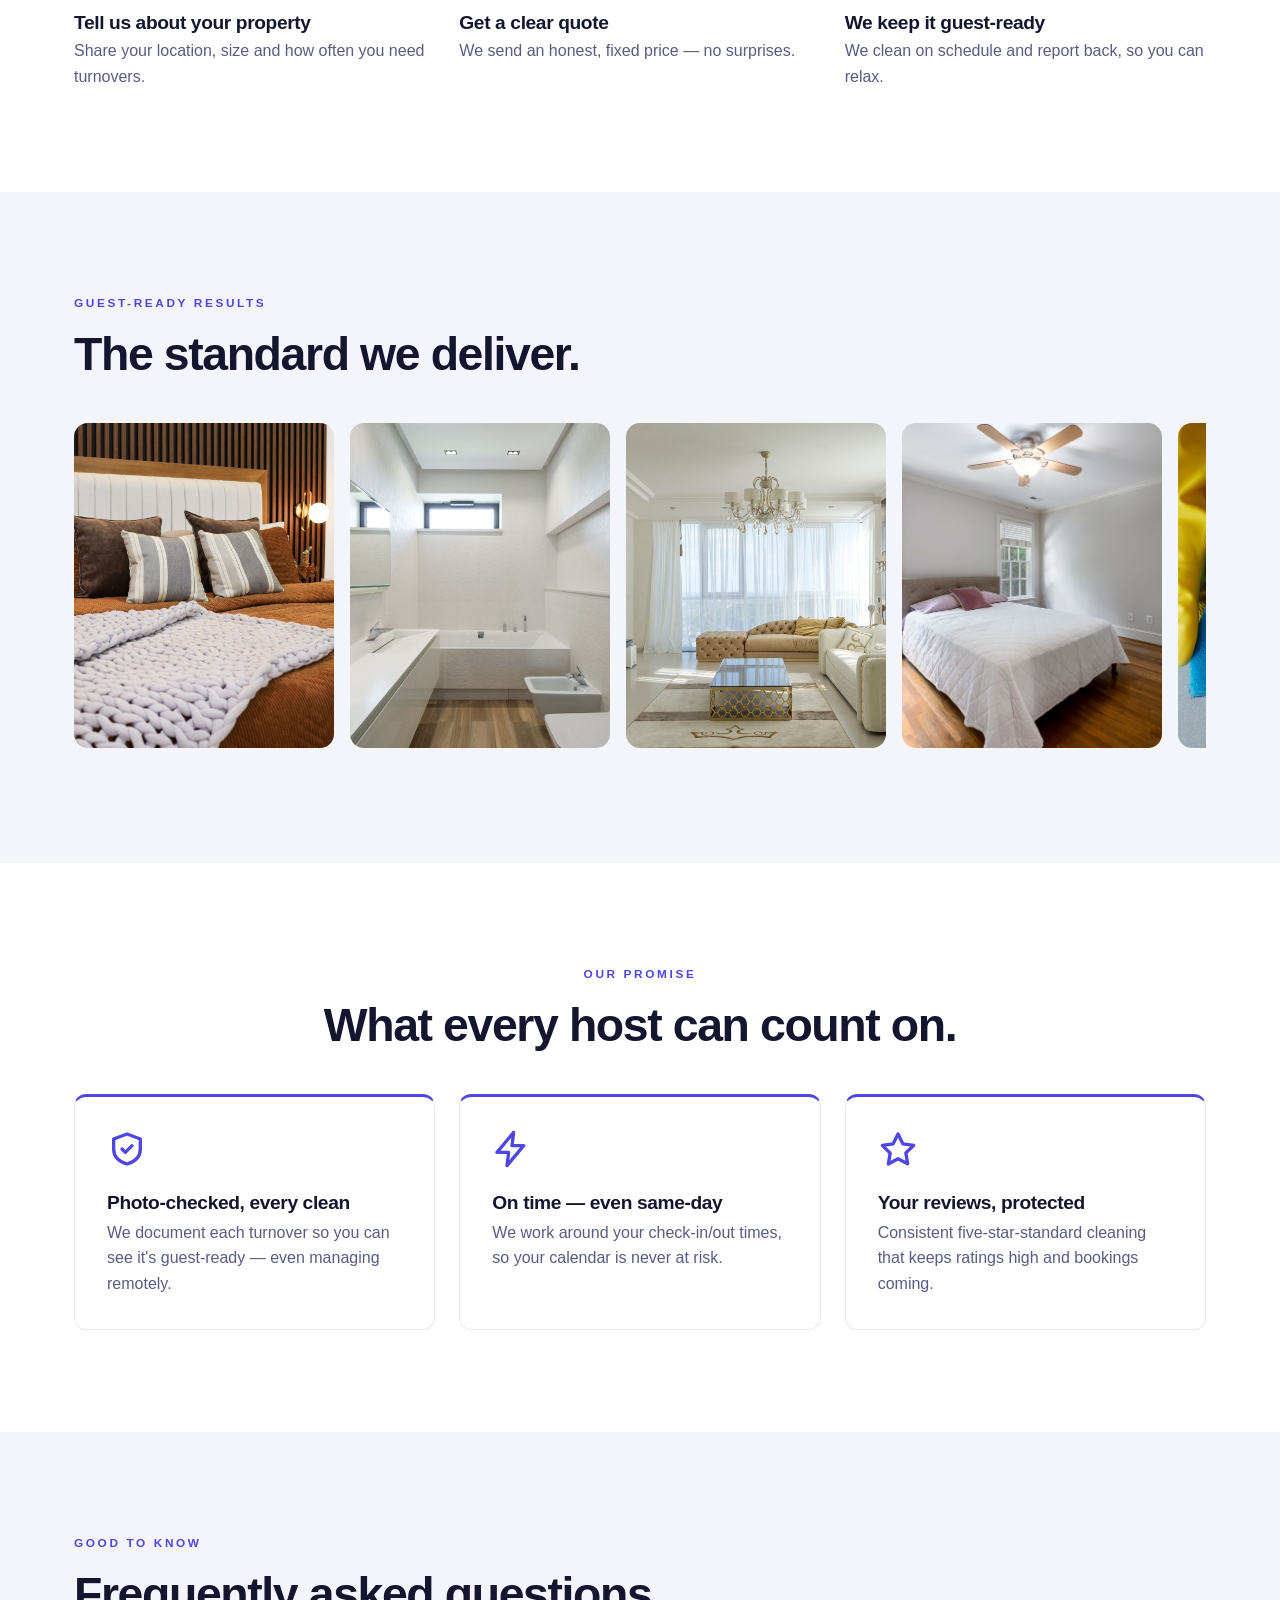
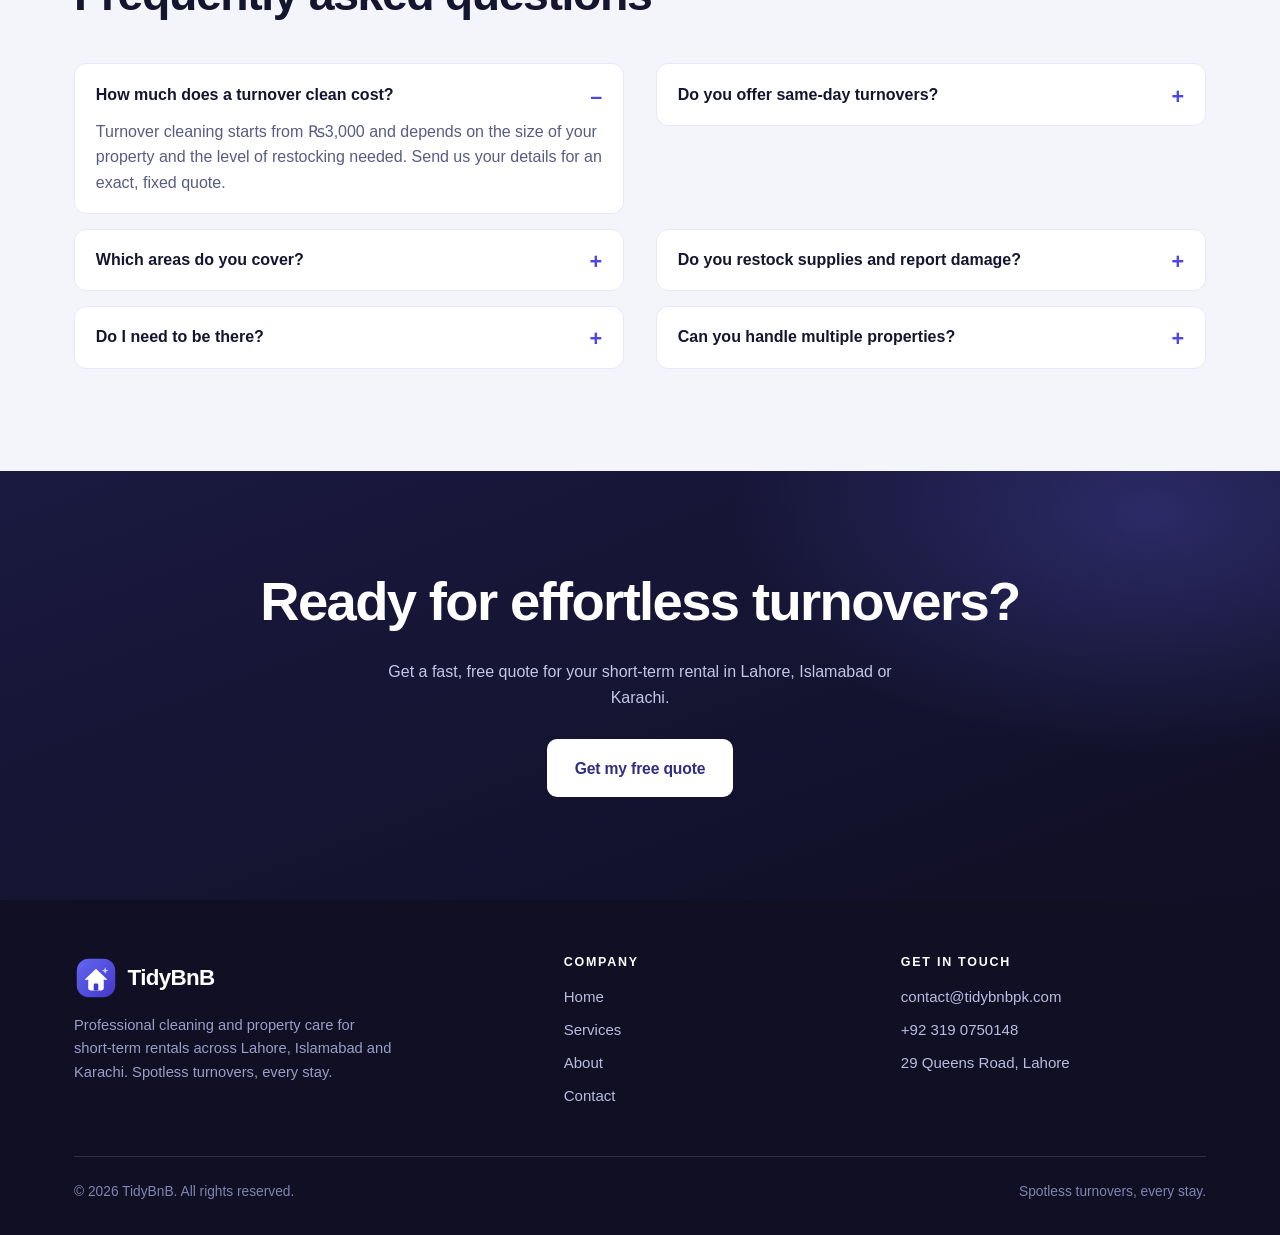
==== commit 7735a758: "TidyBnB: complete redesign with a distinct editorial identity - Bold dark indigo hero + chip strip +" ====
--- a/tidybnb/index.html
+++ b/tidybnb/index.html
@@ -3,10 +3,10 @@
 <head>
   <meta charset="UTF-8" />
   <meta name="viewport" content="width=device-width, initial-scale=1.0" />
-  <title>TidyBnB — Airbnb & Short-Term Rental Cleaning in Islamabad & Lahore</title>
-  <meta name="description" content="TidyBnB keeps your short-term rental fresh, spotless and guest-ready. Turnover cleaning, deep cleans, furniture treatment, odor removal and aircon care across Islamabad, Lahore and Pakistan." />
+  <title>TidyBnB — Airbnb & Short-Term Rental Cleaning in Lahore, Islamabad & Karachi</title>
+  <meta name="description" content="TidyBnB keeps your short-term rental fresh, spotless and guest-ready. Turnover cleaning, deep cleans, furniture treatment, odor removal and aircon care across Lahore, Islamabad and Karachi. Same-day turnovers available." />
   <meta property="og:title" content="TidyBnB — Spotless turnovers, every stay" />
-  <meta property="og:description" content="Professional short-term rental cleaning in Islamabad, Lahore and across Pakistan." />
+  <meta property="og:description" content="Professional short-term rental cleaning in Lahore, Islamabad and Karachi. Same-day available." />
   <meta property="og:type" content="website" />
   <link rel="stylesheet" href="styles.css" />
   <link rel="icon" href="data:image/svg+xml,<svg xmlns=%22http://www.w3.org/2000/svg%22 viewBox=%220 0 100 100%22><text y=%22.9em%22 font-size=%2290%22>🏠</text></svg>" />
@@ -15,20 +15,17 @@
     "@context": "https://schema.org",
     "@type": "LocalBusiness",
     "name": "TidyBnB",
-    "description": "Professional Airbnb & short-term rental cleaning — turnover cleaning, deep cleaning, furniture treatment, odor removal and aircon treatment in Islamabad, Lahore, Karachi and across Pakistan.",
+    "description": "Professional Airbnb & short-term rental cleaning — turnover cleaning, deep cleaning, furniture treatment, odor removal and aircon treatment in Lahore, Islamabad, Karachi and across Pakistan.",
     "email": "contact@tidybnbpk.com",
     "telephone": "+923190750148",
-    "address": {
-      "@type": "PostalAddress",
-      "addressLocality": "Islamabad",
-      "addressCountry": "PK"
-    },
-    "areaServed": ["Islamabad", "Lahore", "Karachi", "Pakistan"],
+    "address": { "@type": "PostalAddress", "streetAddress": "29 Queens Road", "addressLocality": "Lahore", "addressCountry": "PK" },
+    "areaServed": ["Lahore", "Islamabad", "Karachi", "Pakistan"],
     "slogan": "Spotless turnovers, every stay."
   }
   </script>
 </head>
 <body>
+  <div class="topbar"></div>
   <header class="site-header" id="top">
     <div class="container header-inner">
       <a href="index.html" class="brand" aria-label="TidyBnB — home">
@@ -46,7 +43,7 @@
         <ul class="nav-links">
           <li><a href="index.html" class="active">Home</a></li>
           <li><a href="services.html">Services</a></li>
-          <li><a href="about.html">About&nbsp;Us</a></li>
+          <li><a href="about.html">About</a></li>
           <li><a href="contact.html" class="nav-cta">Get a quote</a></li>
         </ul>
       </nav>
@@ -54,250 +51,170 @@
   </header>
 
   <main>
-    <!-- Hero (split with photo) -->
+    <!-- HERO -->
     <section class="hero">
-      <div class="container hero-split">
-        <div class="hero-copy">
-          <p class="eyebrow">Short-term rental cleaning · Lahore · Islamabad · Karachi</p>
-          <h1>We make your rental <span class="grad">spotless.</span></h1>
-          <p class="lead">
-            Professional turnover cleaning and property care for Airbnb &amp; short-term rentals in
-            Pakistan — so every guest walks into a fresh, spotless, five-star space.
-          </p>
-          <div class="hero-actions">
-            <a href="contact.html#contact" class="btn btn-primary">Get a free quote</a>
-            <a href="services.html" class="btn btn-ghost">Our services</a>
-          </div>
-          <div class="hero-badges">
-            <span class="badge"><svg viewBox="0 0 24 24" fill="none" stroke="currentColor" stroke-width="2.5" stroke-linecap="round" stroke-linejoin="round"><path d="M20 6 9 17l-5-5"/></svg> Photo-checked cleans</span>
-            <span class="badge"><svg viewBox="0 0 24 24" fill="none" stroke="currentColor" stroke-width="2.5" stroke-linecap="round" stroke-linejoin="round"><path d="M13 2 3 14h7l-1 8 10-12h-7z"/></svg> Same-day available</span>
-            <span class="badge"><svg viewBox="0 0 24 24" fill="none" stroke="currentColor" stroke-width="2.5" stroke-linecap="round" stroke-linejoin="round"><circle cx="12" cy="12" r="9"/><path d="M12 7v5l3 2"/></svg> On-time turnovers</span>
-            <span class="badge"><svg viewBox="0 0 24 24" fill="none" stroke="currentColor" stroke-width="2.5" stroke-linecap="round" stroke-linejoin="round"><path d="M12 3 4 6v6c0 5 3.4 7.7 8 9 4.6-1.3 8-4 8-9V6z"/></svg> English &amp; Urdu</span>
-          </div>
-        </div>
-        <div class="hero-media">
-          <img src="assets/img/hero.jpg" alt="A fresh, spotless, guest-ready bedroom cleaned by TidyBnB" />
-          <div class="float-card">
-            <span class="fc-star">★★★★★</span>
-            <span><strong>Five-star clean</strong><span>Guest-ready, every stay</span></span>
-          </div>
-        </div>
-      </div>
-    </section>
-
-    <!-- Trust bar -->
-    <section class="section-sm">
-      <div class="container">
-        <div class="stat-bar">
-          <div class="sb-item"><strong>5★</strong><span>Cleanliness focus</span></div>
-          <div class="sb-item"><strong>On-time</strong><span>Every turnover</span></div>
-          <div class="sb-item"><strong>24h</strong><span>Booking response</span></div>
-          <div class="sb-item"><strong>EN / UR</strong><span>Clear communication</span></div>
-        </div>
-      </div>
-    </section>
-
-    <!-- Services (photo cards) -->
-    <section class="section" id="services">
-      <div class="container">
-        <div class="section-head">
+      <div class="container hero-inner">
+        <p class="eyebrow on-dark">STR turnover cleaning · Pakistan</p>
+        <h1>Spotless turnovers,<br /><span class="grad">every single stay.</span></h1>
+        <p class="lead">Professional cleaning and property care for Airbnb &amp; short-term rentals in Lahore, Islamabad and Karachi — so every guest walks into a five-star space. Same-day turnovers available.</p>
+        <div class="hero-actions">
+          <a href="contact.html#contact" class="btn btn-white">Get a free quote</a>
+          <a href="services.html" class="btn btn-outline-white">Explore services</a>
+        </div>
+      </div>
+      <div class="container hero-strip">
+        <span class="chip"><svg viewBox="0 0 24 24" fill="none" stroke="currentColor" stroke-width="2.5" stroke-linecap="round" stroke-linejoin="round"><path d="M13 2 3 14h7l-1 8 10-12h-7z"/></svg> Same-day available</span>
+        <span class="chip"><svg viewBox="0 0 24 24" fill="none" stroke="currentColor" stroke-width="2.5" stroke-linecap="round" stroke-linejoin="round"><path d="M20 6 9 17l-5-5"/></svg> Photo-checked cleans</span>
+        <span class="chip"><svg viewBox="0 0 24 24" fill="none" stroke="currentColor" stroke-width="2.5" stroke-linecap="round" stroke-linejoin="round"><path d="M3 21h18M5 21V7l7-4 7 4v14"/></svg> From ₨3,000 / turnover</span>
+        <span class="chip"><svg viewBox="0 0 24 24" fill="none" stroke="currentColor" stroke-width="2.5" stroke-linecap="round" stroke-linejoin="round"><path d="M12 21s-7-5-7-11a7 7 0 0 1 14 0c0 6-7 11-7 11z"/><circle cx="12" cy="10" r="2.5"/></svg> Lahore · Islamabad · Karachi</span>
+      </div>
+    </section>
+
+    <!-- Photo band -->
+    <div class="photoband">
+      <img src="assets/img/hero.jpg" alt="A fresh, spotless, guest-ready bedroom cleaned by TidyBnB" />
+      <div class="fc"><span class="stars">★★★★★</span><span><strong>Five-star clean</strong><span>Guest-ready, every stay</span></span></div>
+    </div>
+
+    <!-- BENTO services -->
+    <section class="section">
+      <div class="container">
+        <div class="head">
           <p class="eyebrow">What we do</p>
-          <h2>Complete care for short-term rentals</h2>
-          <p class="section-sub">One professional team for every turnover — and everything beyond it.</p>
-        </div>
-        <div class="grid grid-3">
-          <article class="service-card">
-            <div class="service-media"><img src="assets/img/svc-turnover.jpg" alt="Turnover cleaning — fresh made bed" loading="lazy" /></div>
-            <div class="service-body">
-              <h3>Turnover Cleaning</h3>
-              <p>Guest-ready between check-out and check-in — spotless, restocked, every time.</p>
-              <div class="service-actions"><a class="card-link" href="services.html#turnover">Learn more →</a></div>
+          <h2>One team for every turnover — and everything beyond it.</h2>
+        </div>
+        <div class="bento">
+          <article class="tile tile-big">
+            <img src="assets/img/svc-turnover.jpg" alt="Turnover cleaning" loading="lazy" />
+            <span class="tile-tag">From ₨3,000</span>
+            <div class="tile-body"><h3>Turnover Cleaning</h3><p>Guest-ready between check-out and check-in — spotless, restocked, same-day available.</p></div>
+            <a class="stretch" href="services.html#turnover" aria-label="Turnover Cleaning"></a>
+          </article>
+          <article class="tile tile-wide">
+            <img src="assets/img/svc-deep.jpg" alt="Deep cleaning" loading="lazy" />
+            <div class="tile-body"><h3>Deep Cleaning</h3><p>Top-to-bottom resets for seasonal refreshes.</p></div>
+            <a class="stretch" href="services.html#deep" aria-label="Deep Cleaning"></a>
+          </article>
+          <article class="tile">
+            <img src="assets/img/svc-furniture.jpg" alt="Furniture treatment" loading="lazy" />
+            <div class="tile-body"><h3>Furniture</h3></div>
+            <a class="stretch" href="services.html#furniture" aria-label="Furniture Treatment"></a>
+          </article>
+          <article class="tile">
+            <img src="assets/img/svc-odor.jpg" alt="Odor removal" loading="lazy" />
+            <div class="tile-body"><h3>Odor Removal</h3></div>
+            <a class="stretch" href="services.html#odor" aria-label="Odor Removal"></a>
+          </article>
+          <article class="tile tile-wide">
+            <img src="assets/img/svc-hvac.jpg" alt="Aircon treatment" loading="lazy" />
+            <div class="tile-body"><h3>HVAC &amp; Aircon Treatment</h3><p>Cleaned and sanitised for cool, healthy air.</p></div>
+            <a class="stretch" href="services.html#hvac" aria-label="HVAC and Aircon Treatment"></a>
+          </article>
+          <article class="tile tile-wide" style="background:linear-gradient(135deg,var(--brand),var(--brand-3));">
+            <div class="tile-body" style="margin:auto 0;">
+              <h3>Need a custom package?</h3>
+              <p style="margin-bottom:0.9rem;">Mix any services to fit your property &amp; schedule.</p>
+              <a href="contact.html#contact" class="btn btn-white btn-sm" style="padding:0.6rem 1.1rem;">Get a free quote</a>
             </div>
           </article>
-          <article class="service-card">
-            <div class="service-media"><img src="assets/img/svc-deep.jpg" alt="Deep cleaning with professional products" loading="lazy" /></div>
-            <div class="service-body">
-              <h3>Deep Cleaning</h3>
-              <p>Top-to-bottom resets for seasonal refreshes and long-stay checkouts.</p>
-              <div class="service-actions"><a class="card-link" href="services.html#deep">Learn more →</a></div>
-            </div>
-          </article>
-          <article class="service-card">
-            <div class="service-media"><img src="assets/img/svc-furniture.jpg" alt="Furniture and upholstery treatment" loading="lazy" /></div>
-            <div class="service-body">
-              <h3>Furniture Treatment</h3>
-              <p>Upholstery, sofas and mattress care that keep furnishings fresh and hygienic.</p>
-              <div class="service-actions"><a class="card-link" href="services.html#furniture">Learn more →</a></div>
-            </div>
-          </article>
-          <article class="service-card">
-            <div class="service-media"><img src="assets/img/svc-odor.jpg" alt="Fresh, odor-free bedroom" loading="lazy" /></div>
-            <div class="service-body">
-              <h3>Odor Removal</h3>
-              <p>Smoke, damp and lingering smells neutralised at the source.</p>
-              <div class="service-actions"><a class="card-link" href="services.html#odor">Learn more →</a></div>
-            </div>
-          </article>
-          <article class="service-card">
-            <div class="service-media"><img src="assets/img/svc-hvac.jpg" alt="Wall-mounted air conditioner in a clean room" loading="lazy" /></div>
-            <div class="service-body">
-              <h3>HVAC &amp; Aircon Treatment</h3>
-              <p>Aircon cleaning and sanitising for cool, clean, healthy air.</p>
-              <div class="service-actions"><a class="card-link" href="services.html#hvac">Learn more →</a></div>
-            </div>
-          </article>
-          <article class="service-card" style="background:linear-gradient(135deg,var(--brand),var(--brand-2));color:#fff;">
-            <div class="service-body" style="justify-content:center;text-align:center;">
-              <h3 style="color:#fff;">Need a custom package?</h3>
-              <p style="color:rgba(255,255,255,0.9);">Mix any services into a plan that fits your property and booking schedule.</p>
-              <div class="service-actions"><a class="btn btn-white btn-sm" href="contact.html#contact">Get a free quote</a></div>
-            </div>
-          </article>
-        </div>
-      </div>
-    </section>
-
-    <!-- Our work gallery -->
-    <section class="section section-alt">
-      <div class="container">
-        <div class="section-head">
-          <p class="eyebrow">Guest-ready results</p>
-          <h2>The standard we deliver</h2>
-          <p class="section-sub">Bright, spotless, five-star spaces your guests will love — and review.</p>
-        </div>
-        <div class="gallery">
-          <figure><img src="assets/img/gal-bedroom.jpg" alt="Spotless bedroom" loading="lazy" /></figure>
-          <figure><img src="assets/img/gal-bath.jpg" alt="Clean modern bathroom" loading="lazy" /></figure>
-          <figure><img src="assets/img/gal-living.jpg" alt="Fresh living room" loading="lazy" /></figure>
-          <figure><img src="assets/img/gal-supplies.jpg" alt="Professional cleaning supplies" loading="lazy" /></figure>
-        </div>
-      </div>
-    </section>
-
-    <!-- What's included -->
-    <section class="section">
-      <div class="container">
-        <div class="section-head">
-          <p class="eyebrow">No detail missed</p>
-          <h2>What's included in every turnover</h2>
-          <p class="section-sub">A consistent, photo-checked checklist so your listing looks five-star, every single stay.</p>
-        </div>
-        <div class="included">
-          <ul class="included-grid">
-            <li>Beds stripped &amp; made hotel-style</li>
-            <li>Fresh linens &amp; towels</li>
-            <li>Bathrooms cleaned &amp; sanitised</li>
-            <li>Kitchen &amp; dishes cleared</li>
-            <li>Floors vacuumed &amp; mopped</li>
-            <li>Surfaces dusted &amp; wiped</li>
-            <li>Toiletries &amp; amenities restocked</li>
-            <li>Rubbish removed</li>
-            <li>Mirrors &amp; glass polished</li>
-            <li>Damage &amp; low-stock reporting with photos</li>
-          </ul>
-        </div>
-      </div>
-    </section>
-
-    <!-- Why us -->
-    <section class="section section-alt" id="why">
-      <div class="container split">
-        <div class="about-text">
-          <p class="eyebrow">Why hosts choose TidyBnB</p>
-          <h2>Your reviews are only as good as your last clean</h2>
-          <p>For short-term rental hosts, cleanliness <em>is</em> the reputation. One missed turnover can mean a bad review that costs weeks of bookings. TidyBnB shows up on time, follows a photo-checked checklist, and treats every property like it's our own.</p>
-          <ul class="checklist">
-            <li>Reliable, on-time turnovers between guests</li>
+        </div>
+      </div>
+    </section>
+
+    <!-- Feature dark band -->
+    <section class="section dark">
+      <div class="container feature-grid">
+        <div>
+          <p class="eyebrow on-dark">Why hosts choose us</p>
+          <h2>Your reviews are only as good as your last clean.</h2>
+          <p>One missed turnover can mean a bad review that costs weeks of bookings. TidyBnB shows up on time, follows a photo-checked checklist, and treats every property like it's our own.</p>
+          <ul class="check-list">
+            <li>Reliable, on-time turnovers — same-day available</li>
             <li>Consistent checklist — nothing missed</li>
-            <li>Restocking &amp; damage reporting included</li>
+            <li>Restocking &amp; damage reporting with photos</li>
             <li>Flexible scheduling around your bookings</li>
             <li>English &amp; Urdu communication</li>
           </ul>
         </div>
-        <div class="feature-media">
-          <img src="assets/img/gal-living.jpg" alt="A bright, freshly cleaned living space" loading="lazy" />
-        </div>
-      </div>
-    </section>
-
-    <!-- How it works -->
+        <div class="mini-grid">
+          <div class="mini"><strong>Same-day</strong><span>Turnovers available</span></div>
+          <div class="mini"><strong>24h</strong><span>Booking response</span></div>
+          <div class="mini"><strong>3 cities</strong><span>Lahore · ISB · KHI</span></div>
+          <div class="mini"><strong>100%</strong><span>Guest-ready guarantee</span></div>
+        </div>
+      </div>
+    </section>
+
+    <!-- Steps -->
     <section class="section">
       <div class="container">
-        <div class="section-head">
-          <p class="eyebrow">Simple to work with</p>
-          <h2>How it works</h2>
-        </div>
+        <div class="head"><p class="eyebrow">Simple to work with</p><h2>How it works</h2></div>
         <div class="steps">
-          <div class="step"><span class="num">1</span><h3>Tell us about your property</h3><p>Share your location, size and how often you need turnovers.</p></div>
-          <div class="step"><span class="num">2</span><h3>Get a clear quote</h3><p>We send an honest, fixed price — no surprises.</p></div>
-          <div class="step"><span class="num">3</span><h3>We keep it guest-ready</h3><p>We clean on schedule and report back, so you can relax.</p></div>
-        </div>
-      </div>
-    </section>
-
-    <!-- Our promise -->
-    <section class="section section-alt">
-      <div class="container">
-        <div class="section-head">
-          <p class="eyebrow">Our promise</p>
-          <h2>What every host can count on</h2>
-        </div>
-        <div class="grid grid-3">
-          <article class="card">
-            <svg class="promise-ico" viewBox="0 0 24 24" fill="none" stroke="currentColor" stroke-width="2" stroke-linecap="round" stroke-linejoin="round"><path d="M12 3 4 6v6c0 5 3.4 7.7 8 9 4.6-1.3 8-4 8-9V6z"/><path d="m9 12 2 2 4-4"/></svg>
-            <h3>Photo-checked, every clean</h3>
-            <p>We document each turnover so you can see it's guest-ready — even when you're managing remotely.</p>
-          </article>
-          <article class="card">
-            <svg class="promise-ico" viewBox="0 0 24 24" fill="none" stroke="currentColor" stroke-width="2" stroke-linecap="round" stroke-linejoin="round"><circle cx="12" cy="12" r="9"/><path d="M12 7v5l3 2"/></svg>
-            <h3>On time, every turnover</h3>
-            <p>We work around your check-in and check-out times so your calendar is never at risk.</p>
-          </article>
-          <article class="card">
-            <svg class="promise-ico" viewBox="0 0 24 24" fill="none" stroke="currentColor" stroke-width="2" stroke-linecap="round" stroke-linejoin="round"><path d="m12 3 2.9 5.9 6.5.9-4.7 4.6 1.1 6.5L12 17.8 6.2 21l1.1-6.5L2.6 9.8l6.5-.9z"/></svg>
-            <h3>Your reviews, protected</h3>
-            <p>Consistent, five-star-standard cleaning that keeps your ratings high and your bookings coming.</p>
-          </article>
-        </div>
-      </div>
-    </section>
-
-    <!-- Service areas -->
-    <section class="section-sm">
-      <div class="container" style="text-align:center;">
-        <p class="eyebrow">Where we work</p>
-        <h2 style="margin-bottom:0.5rem;">Serving hosts across Pakistan</h2>
-        <div class="areas" style="justify-content:center;">
-          <span class="area-pill">📍 Islamabad</span>
-          <span class="area-pill">📍 Lahore</span>
-          <span class="area-pill">📍 Karachi</span>
-          <span class="area-pill">📍 More areas across Pakistan</span>
+          <div class="step"><h3>Tell us about your property</h3><p>Share your location, size and how often you need turnovers.</p></div>
+          <div class="step"><h3>Get a clear quote</h3><p>We send an honest, fixed price — no surprises.</p></div>
+          <div class="step"><h3>We keep it guest-ready</h3><p>We clean on schedule and report back, so you can relax.</p></div>
+        </div>
+      </div>
+    </section>
+
+    <!-- Gallery scroller -->
+    <section class="section alt">
+      <div class="container">
+        <div class="head"><p class="eyebrow">Guest-ready results</p><h2>The standard we deliver.</h2></div>
+      </div>
+      <div class="container">
+        <div class="scroller">
+          <figure><img src="assets/img/gal-bedroom.jpg" alt="Spotless bedroom" loading="lazy" /></figure>
+          <figure><img src="assets/img/gal-bath.jpg" alt="Clean bathroom" loading="lazy" /></figure>
+          <figure><img src="assets/img/gal-living.jpg" alt="Fresh living room" loading="lazy" /></figure>
+          <figure><img src="assets/img/svc-turnover.jpg" alt="Made bed" loading="lazy" /></figure>
+          <figure><img src="assets/img/gal-supplies.jpg" alt="Professional supplies" loading="lazy" /></figure>
+          <figure><img src="assets/img/svc-furniture.jpg" alt="Living space" loading="lazy" /></figure>
+        </div>
+      </div>
+    </section>
+
+    <!-- Promise -->
+    <section class="section">
+      <div class="container">
+        <div class="head center"><p class="eyebrow">Our promise</p><h2>What every host can count on.</h2></div>
+        <div class="cards-3">
+          <article class="pcard">
+            <svg class="ico" viewBox="0 0 24 24" fill="none" stroke="currentColor" stroke-width="2" stroke-linecap="round" stroke-linejoin="round"><path d="M12 3 4 6v6c0 5 3.4 7.7 8 9 4.6-1.3 8-4 8-9V6z"/><path d="m9 12 2 2 4-4"/></svg>
+            <h3>Photo-checked, every clean</h3><p>We document each turnover so you can see it's guest-ready — even managing remotely.</p>
+          </article>
+          <article class="pcard">
+            <svg class="ico" viewBox="0 0 24 24" fill="none" stroke="currentColor" stroke-width="2" stroke-linecap="round" stroke-linejoin="round"><path d="M13 2 3 14h7l-1 8 10-12h-7z"/></svg>
+            <h3>On time — even same-day</h3><p>We work around your check-in/out times, so your calendar is never at risk.</p>
+          </article>
+          <article class="pcard">
+            <svg class="ico" viewBox="0 0 24 24" fill="none" stroke="currentColor" stroke-width="2" stroke-linecap="round" stroke-linejoin="round"><path d="m12 3 2.9 5.9 6.5.9-4.7 4.6 1.1 6.5L12 17.8 6.2 21l1.1-6.5L2.6 9.8l6.5-.9z"/></svg>
+            <h3>Your reviews, protected</h3><p>Consistent five-star-standard cleaning that keeps ratings high and bookings coming.</p>
+          </article>
         </div>
       </div>
     </section>
 
     <!-- FAQ -->
-    <section class="section section-alt">
-      <div class="container">
-        <div class="section-head">
-          <p class="eyebrow">Good to know</p>
-          <h2>Frequently asked questions</h2>
-        </div>
+    <section class="section alt">
+      <div class="container">
+        <div class="head"><p class="eyebrow">Good to know</p><h2>Frequently asked questions</h2></div>
         <div class="faq">
-          <details open><summary>How much does a turnover clean cost?</summary><p>Turnover cleaning starts from PKR 3,000 and depends on the size of your property and the level of restocking needed. Send us your details for an exact, fixed quote.</p></details>
-          <details><summary>Which areas do you cover?</summary><p>We serve short-term rentals in Islamabad, Lahore, the surrounding areas, and more areas across Pakistan. Not sure if we cover you? Just ask.</p></details>
-          <details><summary>Do you offer same-day turnovers?</summary><p>Yes — same-day turnovers are available. We build flexible schedules around your bookings, so even tight same-day turnarounds are covered. Just share your calendar and we'll make it work.</p></details>
-          <details><summary>Do you restock supplies and report damage?</summary><p>Yes. Restocking of toiletries and amenities is included, and we report any damage or low-stock items with photos so you're always in the loop.</p></details>
+          <details open><summary>How much does a turnover clean cost?</summary><p>Turnover cleaning starts from ₨3,000 and depends on the size of your property and the level of restocking needed. Send us your details for an exact, fixed quote.</p></details>
+          <details><summary>Do you offer same-day turnovers?</summary><p>Yes — same-day turnovers are available. We build flexible schedules around your bookings, so even tight same-day turnarounds are covered.</p></details>
+          <details><summary>Which areas do you cover?</summary><p>We serve short-term rentals in Lahore, Islamabad, Karachi and more areas across Pakistan. Not sure if we cover you? Just ask.</p></details>
+          <details><summary>Do you restock supplies and report damage?</summary><p>Yes. Restocking of toiletries and amenities is included, and we report any damage or low-stock items with photos.</p></details>
           <details><summary>Do I need to be there?</summary><p>No. Most hosts manage remotely. We arrange secure access and keep you updated, so you never have to be on-site.</p></details>
-        </div>
-      </div>
-    </section>
-
-    <!-- CTA band -->
-    <section class="section cta-band">
+          <details><summary>Can you handle multiple properties?</summary><p>Absolutely — from a single flat to a portfolio. We scale to fit and keep every unit consistently guest-ready.</p></details>
+        </div>
+      </div>
+    </section>
+
+    <!-- CTA -->
+    <section class="section dark cta">
       <div class="container">
         <h2>Ready for effortless turnovers?</h2>
-        <p>Get a fast, free quote for your short-term rental in Islamabad, Lahore or anywhere in Pakistan.</p>
+        <p>Get a fast, free quote for your short-term rental in Lahore, Islamabad or Karachi.</p>
         <a href="contact.html#contact" class="btn btn-white">Get my free quote</a>
       </div>
     </section>
@@ -317,14 +234,14 @@
             </svg>
             <span class="brand-name">TidyBnB</span>
           </div>
-          <p class="footer-about">Professional cleaning and property care for short-term rentals across Islamabad, Lahore and Pakistan. Spotless turnovers, every stay.</p>
+          <p class="footer-about">Professional cleaning and property care for short-term rentals across Lahore, Islamabad and Karachi. Spotless turnovers, every stay.</p>
         </div>
         <div class="footer-col">
           <h4>Company</h4>
           <ul>
             <li><a href="index.html">Home</a></li>
             <li><a href="services.html">Services</a></li>
-            <li><a href="about.html">About Us</a></li>
+            <li><a href="about.html">About</a></li>
             <li><a href="contact.html">Contact</a></li>
           </ul>
         </div>
--- a/tidybnb/styles.css
+++ b/tidybnb/styles.css
@@ -1,285 +1,243 @@
-/* ===== TidyBnB — shared styles ===== */
+/* ===== TidyBnB — bold editorial design system ===== */
 :root {
   --bg: #ffffff;
+  --ink: #14152e;
+  --ink-soft: #585c82;
+  --brand: #4f46e5;
+  --brand-2: #6366f1;
+  --brand-3: #312e81;
+  --ink-dark: #100f24;      /* darkest — hero/footer */
+  --lilac: #c7d2fe;
   --surface: #ffffff;
-  --bg-alt: #f5f6fb;        /* cool light */
-  --ink: #1a1b3a;           /* deep indigo-navy */
-  --ink-soft: #5c5f7e;
-  --brand: #4f46e5;         /* indigo */
-  --brand-2: #6366f1;       /* light indigo */
-  --sand: #e7e8fc;          /* soft indigo wash */
+  --surface-2: #f4f5fb;
   --line: #e7e8f3;
-  --radius: 16px;
-  --shadow: 0 14px 36px rgba(30, 27, 75, 0.12);
-  --container: 1140px;
+  --line-dk: rgba(255,255,255,0.14);
+  --radius: 14px;
+  --shadow: 0 18px 50px rgba(28, 25, 90, 0.14);
+  --container: 1180px;
   --font: -apple-system, BlinkMacSystemFont, "Segoe UI", Roboto, Helvetica, Arial, sans-serif;
 }
-@media (prefers-color-scheme: dark) {
-  :root {
-    --bg: #0e0f1e; --surface: #191a2e; --bg-alt: #14152a;
-    --ink: #edeefb; --ink-soft: #a6a8c8; --brand: #8f88ff; --brand-2: #a99bff;
-    --sand: #26264a; --line: #2a2b47; --shadow: 0 14px 36px rgba(0,0,0,0.42);
-  }
-}
-:root[data-theme="light"] {
-  --bg: #ffffff; --surface: #ffffff; --bg-alt: #f5f6fb;
-  --ink: #1a1b3a; --ink-soft: #5c5f7e; --brand: #4f46e5; --brand-2: #6366f1;
-  --sand: #e7e8fc; --line: #e7e8f3; --shadow: 0 14px 36px rgba(30,27,75,0.12);
-}
-:root[data-theme="dark"] {
-  --bg: #0e0f1e; --surface: #191a2e; --bg-alt: #14152a;
-  --ink: #edeefb; --ink-soft: #a6a8c8; --brand: #8f88ff; --brand-2: #a99bff;
-  --sand: #26264a; --line: #2a2b47; --shadow: 0 14px 36px rgba(0,0,0,0.42);
-}
-
 * { box-sizing: border-box; }
 html { scroll-behavior: smooth; }
 body { margin: 0; font-family: var(--font); color: var(--ink); background: var(--bg);
   line-height: 1.6; -webkit-font-smoothing: antialiased; }
-h1, h2, h3 { line-height: 1.14; letter-spacing: -0.02em; margin: 0 0 0.5em; text-wrap: balance; }
-h1 { font-size: clamp(2.1rem, 5vw, 3.5rem); font-weight: 800; }
-h2 { font-size: clamp(1.6rem, 3.5vw, 2.3rem); font-weight: 750; }
-h3 { font-size: 1.2rem; font-weight: 700; }
+h1, h2, h3, h4 { margin: 0 0 0.5em; line-height: 1.08; letter-spacing: -0.03em; font-weight: 800; text-wrap: balance; }
+h1 { font-size: clamp(2.4rem, 6vw, 4.2rem); }
+h2 { font-size: clamp(1.9rem, 4vw, 2.9rem); }
+h3 { font-size: 1.2rem; letter-spacing: -0.02em; }
 p { margin: 0 0 1rem; }
 a { color: inherit; text-decoration: none; }
-img { max-width: 100%; }
+img { max-width: 100%; display: block; }
 
 .container { width: 100%; max-width: var(--container); margin: 0 auto; padding: 0 24px; }
-.grad { background: linear-gradient(90deg, var(--brand), var(--brand-2));
+.eyebrow { text-transform: uppercase; letter-spacing: 0.22em; font-size: 0.74rem; font-weight: 700;
+  color: var(--brand); margin: 0 0 1rem; }
+.eyebrow.on-dark { color: var(--lilac); }
+.accent-bar { height: 4px; background: linear-gradient(90deg, var(--brand-2), var(--brand-3)); }
+
+/* Buttons — squared, bold */
+.btn { display: inline-flex; align-items: center; gap: 0.5rem; padding: 0.9rem 1.6rem; border-radius: 10px;
+  font-weight: 700; font-size: 0.98rem; cursor: pointer; border: 2px solid transparent; letter-spacing: -0.01em;
+  transition: transform 0.15s ease, background 0.15s ease, box-shadow 0.15s ease, color 0.15s; }
+.btn:hover { transform: translateY(-2px); }
+.btn-primary { background: var(--brand); color: #fff; box-shadow: 0 10px 24px rgba(79,70,229,0.3); }
+.btn-primary:hover { background: var(--brand-2); }
+.btn-dark { background: var(--ink); color: #fff; }
+.btn-dark:hover { background: #23244a; }
+.btn-white { background: #fff; color: var(--brand-3); }
+.btn-white:hover { background: #eef0ff; }
+.btn-outline-white { border-color: rgba(255,255,255,0.4); color: #fff; }
+.btn-outline-white:hover { border-color: #fff; background: rgba(255,255,255,0.08); }
+.btn-block { width: 100%; justify-content: center; }
+
+/* Top accent + header */
+.topbar { height: 4px; background: linear-gradient(90deg, var(--brand-2), var(--brand-3)); }
+.site-header { position: sticky; top: 0; z-index: 50; background: rgba(255,255,255,0.9);
+  backdrop-filter: blur(12px); border-bottom: 1px solid var(--line); }
+.header-inner { display: flex; align-items: center; justify-content: space-between; height: 78px; }
+.brand { display: flex; align-items: center; gap: 0.6rem; font-weight: 800; }
+.brand-logo { width: 44px; height: 44px; flex: 0 0 auto; }
+.brand-name { font-size: 1.4rem; letter-spacing: -0.03em; }
+.nav-links { display: flex; align-items: center; gap: 2rem; list-style: none; margin: 0; padding: 0; }
+.nav-links a { color: var(--ink-soft); font-weight: 600; font-size: 0.86rem; text-transform: uppercase; letter-spacing: 0.08em; }
+.nav-links a:hover, .nav-links a.active { color: var(--ink); }
+.nav-cta { background: var(--brand); color: #fff !important; padding: 0.65rem 1.3rem; border-radius: 10px;
+  text-transform: none !important; letter-spacing: -0.01em !important; font-size: 0.95rem !important; }
+.nav-cta:hover { background: var(--brand-2); }
+.nav-toggle { display: none; flex-direction: column; gap: 5px; background: none; border: 0; cursor: pointer; padding: 8px; }
+.nav-toggle span { width: 24px; height: 2px; background: var(--ink); border-radius: 2px; }
+
+/* ===== HERO — dark, editorial ===== */
+.hero { position: relative; background:
+  radial-gradient(900px 500px at 85% 0%, rgba(99,102,241,0.35), transparent 60%),
+  radial-gradient(700px 500px at 0% 100%, rgba(49,46,129,0.5), transparent 55%),
+  linear-gradient(160deg, #17163a, var(--ink-dark)); color: #fff; overflow: hidden; }
+.hero::after { content: ""; position: absolute; inset: 0;
+  background-image: radial-gradient(rgba(255,255,255,0.05) 1px, transparent 1px); background-size: 22px 22px; opacity: 0.5; }
+.hero-inner { position: relative; z-index: 1; padding: clamp(3.5rem, 8vw, 6.5rem) 0 clamp(3rem, 6vw, 5rem); max-width: 860px; }
+.hero h1 { color: #fff; }
+.hero h1 .grad { background: linear-gradient(90deg, #a5b4fc, #c7d2fe);
   -webkit-background-clip: text; background-clip: text; color: transparent; }
-.eyebrow { text-transform: uppercase; letter-spacing: 0.12em; font-size: 0.78rem;
-  font-weight: 700; color: var(--brand); margin: 0 0 0.75rem; }
-
-/* Buttons */
-.btn { display: inline-block; padding: 0.85rem 1.5rem; border-radius: 999px;
-  font-weight: 650; font-size: 0.98rem; cursor: pointer; border: 1.5px solid transparent;
-  transition: transform 0.15s ease, box-shadow 0.15s ease, background 0.15s ease; }
-.btn:hover { transform: translateY(-2px); }
-.btn-primary { background: var(--brand); color: #fff; box-shadow: var(--shadow); }
-.btn-primary:hover { background: var(--brand-2); }
-.btn-ghost { border-color: var(--line); color: var(--ink); }
-.btn-ghost:hover { border-color: var(--brand); color: var(--brand); }
-.btn-white { background: #fff; color: var(--brand); }
-.btn-white:hover { background: #f1f0fe; }
-.btn-block { width: 100%; text-align: center; }
-.btn-sm { padding: 0.6rem 1.1rem; font-size: 0.9rem; }
-
-/* Header + Logo */
-.site-header { position: sticky; top: 0; z-index: 50;
-  background: color-mix(in srgb, var(--bg) 88%, transparent);
-  backdrop-filter: blur(10px); border-bottom: 1px solid var(--line); }
-.header-inner { display: flex; align-items: center; justify-content: space-between; height: 80px; }
-.brand { display: flex; align-items: center; gap: 0.65rem; font-weight: 800; }
-.brand-logo { width: 46px; height: 46px; display: block; flex: 0 0 auto; }
-.brand-name { font-size: 1.5rem; letter-spacing: -0.02em; }
-.nav-links { display: flex; align-items: center; gap: 1.6rem; list-style: none; margin: 0; padding: 0; }
-.nav-links a { color: var(--ink-soft); font-weight: 550; font-size: 0.98rem; }
-.nav-links a:hover { color: var(--ink); }
-.nav-links a.active { color: var(--brand); font-weight: 700; }
-.nav-cta { background: var(--brand); color: #fff !important; padding: 0.6rem 1.2rem; border-radius: 999px; }
-.nav-cta:hover { background: var(--brand-2); }
-.nav-cta.active { color: #fff !important; }
-.nav-toggle { display: none; flex-direction: column; gap: 5px; background: none; border: 0; cursor: pointer; padding: 8px; }
-.nav-toggle span { width: 24px; height: 2px; background: var(--ink); border-radius: 2px; transition: 0.2s; }
-
-/* Hero (home) */
-.hero { padding: clamp(3.5rem, 9vw, 7rem) 0; background:
-  radial-gradient(1200px 500px at 72% -10%, color-mix(in srgb, var(--sand) 55%, transparent), transparent),
-  radial-gradient(900px 400px at 8% 0%, color-mix(in srgb, var(--brand) 14%, transparent), transparent); }
-.hero-inner { max-width: 800px; }
-.lead { font-size: 1.18rem; color: var(--ink-soft); max-width: 640px; }
-.hero-actions { display: flex; gap: 0.85rem; flex-wrap: wrap; margin: 1.75rem 0 2rem; }
-.trust { display: flex; align-items: center; gap: 0.75rem; color: var(--ink-soft); font-size: 0.92rem; }
-.trust .stars { color: #f5a623; letter-spacing: 1px; }
-.trust p { margin: 0; }
-
-/* Page hero (interior pages) */
-.page-hero { padding: clamp(3rem, 7vw, 5rem) 0 clamp(2rem, 4vw, 3rem);
-  background: linear-gradient(180deg, color-mix(in srgb, var(--sand) 40%, var(--bg)), var(--bg)); }
-.page-hero .lead { margin: 0; }
-
-/* Sections */
-.section { padding: clamp(3.5rem, 8vw, 6rem) 0; }
+.hero .lead { font-size: 1.2rem; color: #c3c6e8; max-width: 620px; margin: 1.25rem 0 0; }
+.hero-actions { display: flex; gap: 0.85rem; flex-wrap: wrap; margin: 2rem 0 0; }
+.hero-strip { position: relative; z-index: 1; display: flex; flex-wrap: wrap; gap: 0.65rem; padding: 0 0 clamp(2.5rem,5vw,3.5rem); }
+.chip { display: inline-flex; align-items: center; gap: 0.5rem; background: rgba(255,255,255,0.08);
+  border: 1px solid var(--line-dk); color: #dfe2f7; border-radius: 999px; padding: 0.55rem 1rem; font-size: 0.88rem; font-weight: 600; }
+.chip svg { width: 16px; height: 16px; color: var(--lilac); }
+
+/* Full-width photo band bridging hero -> content */
+.photoband { position: relative; margin-top: -1px; }
+.photoband img { width: 100%; height: clamp(240px, 34vw, 420px); object-fit: cover; }
+.photoband .fc { position: absolute; right: 6%; bottom: -28px; background: #fff; border: 1px solid var(--line);
+  border-radius: 14px; box-shadow: var(--shadow); padding: 0.9rem 1.2rem; display: flex; align-items: center; gap: 0.7rem; }
+.fc .stars { color: #f5a623; letter-spacing: 1px; }
+.fc strong { display: block; font-size: 0.95rem; }
+.fc span { font-size: 0.82rem; color: var(--ink-soft); }
+
+/* ===== Sections ===== */
+.section { padding: clamp(4rem, 8vw, 7rem) 0; }
 .section-sm { padding: clamp(2.5rem, 5vw, 3.5rem) 0; }
-.section-alt { background: var(--bg-alt); }
-.section-head { text-align: center; max-width: 660px; margin: 0 auto 3rem; }
-.section-sub { color: var(--ink-soft); font-size: 1.08rem; }
-
-/* Trust / stat bar */
-.stat-bar { display: grid; grid-template-columns: repeat(4, 1fr); gap: 1rem; }
-.sb-item { text-align: center; padding: 1.4rem 1rem; background: var(--surface);
-  border: 1px solid var(--line); border-radius: var(--radius); }
-.sb-item strong { display: block; font-size: 1.4rem; font-weight: 800; color: var(--brand); }
-.sb-item span { color: var(--ink-soft); font-size: 0.9rem; }
-
-/* Grids & cards */
-.grid { display: grid; gap: 1.5rem; }
-.grid-3 { grid-template-columns: repeat(3, 1fr); }
-.grid-2 { grid-template-columns: repeat(2, 1fr); }
-.card { background: var(--surface); border: 1px solid var(--line); border-radius: var(--radius);
-  padding: 1.9rem; transition: transform 0.18s ease, box-shadow 0.18s ease; }
-.card:hover { transform: translateY(-4px); box-shadow: var(--shadow); }
-.card h3 { margin-bottom: 0.4rem; }
-.card p { color: var(--ink-soft); margin: 0; }
-.card-link { display: inline-block; margin-top: 0.9rem; color: var(--brand); font-weight: 650; font-size: 0.92rem; }
-.card-ico { width: 46px; height: 46px; margin-bottom: 0.85rem; color: var(--brand); }
-
-/* Service cards (with image media) */
-.services-grid { display: grid; grid-template-columns: repeat(2, 1fr); gap: 1.75rem; }
-.service-card { background: var(--surface); border: 1px solid var(--line); border-radius: var(--radius);
-  overflow: hidden; display: flex; flex-direction: column;
-  transition: transform 0.18s ease, box-shadow 0.18s ease; }
-.service-card:hover { transform: translateY(-4px); box-shadow: var(--shadow); }
-.service-media { aspect-ratio: 16 / 10; position: relative; overflow: hidden; background: var(--bg-alt); }
-.service-media img { width: 100%; height: 100%; object-fit: cover; display: block; transition: transform 0.45s ease; }
-.service-card:hover .service-media img { transform: scale(1.06); }
-.price-badge { position: absolute; top: 12px; right: 12px; background: rgba(255,255,255,0.95);
-  color: #4338ca; font-weight: 800; font-size: 0.82rem; padding: 0.4rem 0.75rem; border-radius: 999px; }
-.service-body { padding: 1.6rem; display: flex; flex-direction: column; flex: 1; }
-.service-body h3 { font-size: 1.3rem; margin-bottom: 0.3rem; }
-.price-line { color: var(--brand); font-weight: 700; font-size: 0.98rem; margin: 0 0 0.7rem; }
-.price-line small { color: var(--ink-soft); font-weight: 500; }
-.service-body p { color: var(--ink-soft); margin: 0 0 0.9rem; }
-.service-body ul { margin: 0 0 1.3rem; padding-left: 1.1rem; color: var(--ink-soft); }
-.service-body li { margin-bottom: 0.3rem; }
-.service-actions { margin-top: auto; }
-
-/* Split / about */
-.split { display: grid; grid-template-columns: 1.1fr 1fr; gap: 3rem; align-items: center; }
-.about-text em { font-style: normal; color: var(--brand); font-weight: 700; }
-.checklist { list-style: none; padding: 0; margin: 1.25rem 0 0; }
-.checklist li { position: relative; padding-left: 1.9rem; margin-bottom: 0.65rem; color: var(--ink-soft); }
-.checklist li::before { content: "✓"; position: absolute; left: 0; top: 0;
-  width: 1.35rem; height: 1.35rem; background: var(--brand); color: #fff;
-  border-radius: 50%; display: grid; place-items: center; font-size: 0.8rem; font-weight: 700; }
-.stat-grid { display: grid; grid-template-columns: 1fr 1fr; gap: 1rem; }
-.stat { background: var(--surface); border: 1px solid var(--line); border-radius: var(--radius);
-  padding: 1.5rem; text-align: center; }
-.stat strong { display: block; font-size: 1.7rem; font-weight: 800; color: var(--brand); }
-.stat span { color: var(--ink-soft); font-size: 0.9rem; }
-
-/* Included checklist (2-col) */
-.included { background: var(--surface); border: 1px solid var(--line); border-radius: var(--radius); padding: 2.25rem; }
-.included-grid { display: grid; grid-template-columns: repeat(2, 1fr); gap: 0.4rem 2.5rem; list-style: none; padding: 0; margin: 0; }
-.included-grid li { position: relative; padding: 0.4rem 0 0.4rem 1.9rem; color: var(--ink-soft); }
-.included-grid li::before { content: "✓"; position: absolute; left: 0; top: 0.4rem;
-  width: 1.35rem; height: 1.35rem; background: var(--brand); color: #fff;
-  border-radius: 50%; display: grid; place-items: center; font-size: 0.8rem; font-weight: 700; }
-
-/* Steps */
-.steps { display: grid; grid-template-columns: repeat(3, 1fr); gap: 1.5rem; }
-.step { background: var(--surface); border: 1px solid var(--line); border-radius: var(--radius); padding: 1.75rem; }
-.step .num { display: inline-grid; place-items: center; width: 2.2rem; height: 2.2rem; border-radius: 50%;
-  background: var(--brand); color: #fff; font-weight: 800; margin-bottom: 0.75rem; }
+.alt { background: var(--surface-2); }
+.dark { background:
+  radial-gradient(700px 400px at 90% 10%, rgba(99,102,241,0.28), transparent 60%),
+  linear-gradient(160deg, #1a1940, var(--ink-dark)); color: #fff; }
+.dark h2 { color: #fff; }
+.dark .section-sub, .dark p { color: #c3c6e8; }
+.head { max-width: 720px; margin: 0 0 2.75rem; }
+.head.center { margin-left: auto; margin-right: auto; text-align: center; }
+.section-sub { color: var(--ink-soft); font-size: 1.1rem; margin: 0; }
+
+/* ===== BENTO services ===== */
+.bento { display: grid; grid-template-columns: repeat(4, 1fr); grid-auto-rows: 200px; gap: 16px; }
+.tile { position: relative; border-radius: var(--radius); overflow: hidden; display: flex; }
+.tile img { position: absolute; inset: 0; width: 100%; height: 100%; object-fit: cover; transition: transform 0.5s ease; }
+.tile::after { content: ""; position: absolute; inset: 0;
+  background: linear-gradient(180deg, rgba(16,15,36,0) 35%, rgba(16,15,36,0.82) 100%); }
+.tile:hover img { transform: scale(1.06); }
+.tile-body { position: relative; z-index: 1; margin-top: auto; padding: 1.3rem 1.4rem; color: #fff; width: 100%; }
+.tile-body h3 { color: #fff; font-size: 1.25rem; margin: 0 0 0.15rem; }
+.tile-body p { color: rgba(255,255,255,0.82); font-size: 0.9rem; margin: 0; }
+.tile-tag { position: absolute; top: 14px; left: 14px; z-index: 1; background: var(--brand); color: #fff;
+  font-size: 0.76rem; font-weight: 800; padding: 0.35rem 0.7rem; border-radius: 8px; }
+.tile-big { grid-column: span 2; grid-row: span 2; }
+.tile-wide { grid-column: span 2; }
+.tile a.stretch { position: absolute; inset: 0; z-index: 2; }
+
+/* ===== Feature (dark band) list ===== */
+.feature-grid { display: grid; grid-template-columns: 1fr 1fr; gap: 3.5rem; align-items: center; }
+.check-list { list-style: none; margin: 1.5rem 0 0; padding: 0; }
+.check-list li { position: relative; padding: 0.55rem 0 0.55rem 2.1rem; border-top: 1px solid var(--line-dk); color: #d3d6f0; }
+.check-list li:first-child { border-top: 0; }
+.check-list li::before { content: ""; position: absolute; left: 0; top: 0.7rem; width: 1.3rem; height: 1.3rem;
+  border-radius: 6px; background: var(--brand); }
+.check-list li::after { content: "✓"; position: absolute; left: 0.32rem; top: 0.5rem; color: #fff; font-size: 0.85rem; font-weight: 800; }
+.mini-grid { display: grid; grid-template-columns: 1fr 1fr; gap: 14px; }
+.mini { background: rgba(255,255,255,0.06); border: 1px solid var(--line-dk); border-radius: 12px; padding: 1.4rem; }
+.mini strong { display: block; font-size: 1.7rem; font-weight: 800; color: #fff; }
+.mini span { color: var(--lilac); font-size: 0.9rem; }
+
+/* ===== Steps ===== */
+.steps { display: grid; grid-template-columns: repeat(3, 1fr); gap: 1.5rem; counter-reset: s; }
+.step { position: relative; padding: 2rem 0 0; }
+.step::before { counter-increment: s; content: "0" counter(s); display: block; font-size: 2.6rem; font-weight: 800;
+  color: transparent; -webkit-text-stroke: 1.5px var(--brand-2); letter-spacing: -0.04em; margin-bottom: 0.5rem; }
 .step h3 { margin-bottom: 0.3rem; }
 .step p { color: var(--ink-soft); margin: 0; }
 
-/* Quotes */
-.quote { margin: 0; background: var(--surface); border: 1px solid var(--line);
-  border-radius: var(--radius); padding: 1.9rem; }
-.quote p { font-size: 1.02rem; }
-.quote footer { color: var(--ink-soft); font-size: 0.9rem; font-weight: 600; }
-
-/* FAQ */
-.faq { max-width: 780px; margin: 0 auto; }
-.faq details { background: var(--surface); border: 1px solid var(--line); border-radius: 12px;
-  padding: 1.05rem 1.3rem; margin-bottom: 0.85rem; }
-.faq summary { font-weight: 650; cursor: pointer; list-style: none; padding-right: 1.5rem; position: relative; }
+/* ===== Gallery — horizontal scroller ===== */
+.scroller { display: grid; grid-auto-flow: column; grid-auto-columns: minmax(260px, 1fr); gap: 16px;
+  overflow-x: auto; padding-bottom: 0.75rem; scroll-snap-type: x mandatory; }
+.scroller figure { margin: 0; border-radius: var(--radius); overflow: hidden; aspect-ratio: 4/5; scroll-snap-align: start; }
+.scroller img { width: 100%; height: 100%; object-fit: cover; transition: transform 0.5s ease; }
+.scroller figure:hover img { transform: scale(1.06); }
+
+/* ===== Promise cards ===== */
+.cards-3 { display: grid; grid-template-columns: repeat(3, 1fr); gap: 1.5rem; }
+.pcard { background: var(--surface); border: 1px solid var(--line); border-top: 3px solid var(--brand); border-radius: 12px; padding: 2rem; }
+.pcard .ico { width: 40px; height: 40px; color: var(--brand); margin-bottom: 1rem; }
+.pcard h3 { margin-bottom: 0.4rem; }
+.pcard p { color: var(--ink-soft); margin: 0; }
+
+/* ===== FAQ ===== */
+.faq { display: grid; grid-template-columns: 1fr 1fr; gap: 0.9rem 2rem; align-items: start; }
+.faq details { border: 1px solid var(--line); border-radius: 12px; padding: 1.1rem 1.3rem; background: var(--surface); }
+.faq summary { font-weight: 700; cursor: pointer; list-style: none; position: relative; padding-right: 1.6rem; }
 .faq summary::-webkit-details-marker { display: none; }
-.faq summary::after { content: "+"; position: absolute; right: 0; top: -2px; color: var(--brand); font-size: 1.3rem; font-weight: 700; }
+.faq summary::after { content: "+"; position: absolute; right: 0; top: -2px; color: var(--brand); font-size: 1.35rem; }
 .faq details[open] summary::after { content: "\2013"; }
-.faq p { margin: 0.75rem 0 0; color: var(--ink-soft); }
-
-/* Service areas */
-.areas { display: flex; flex-wrap: wrap; gap: 0.6rem; margin-top: 1.25rem; }
-.area-pill { background: var(--surface); border: 1px solid var(--line); border-radius: 999px;
-  padding: 0.5rem 1.05rem; font-size: 0.92rem; font-weight: 600; }
-
-/* CTA band */
-.cta-band { background: linear-gradient(120deg, var(--brand), var(--brand-2)); color: #fff; text-align: center; }
-.cta-band h2 { color: #fff; }
-.cta-band p { color: rgba(255,255,255,0.9); max-width: 560px; margin: 0 auto 1.6rem; }
-
-/* Contact */
-.contact-inner { display: grid; grid-template-columns: 1fr 1fr; gap: 3rem; align-items: start; }
-.contact-details { list-style: none; padding: 0; margin: 1.5rem 0 0; }
-.contact-details li { margin-bottom: 0.7rem; color: var(--ink-soft); }
-.contact-details a { color: var(--brand); font-weight: 600; }
-.contact-form { background: var(--surface); border: 1px solid var(--line);
-  border-radius: var(--radius); padding: 2rem; box-shadow: var(--shadow); }
-.contact-form label { display: block; font-weight: 600; font-size: 0.9rem; margin-bottom: 1rem; }
-.contact-form input, .contact-form textarea, .contact-form select { width: 100%; margin-top: 0.4rem;
-  padding: 0.8rem 0.95rem; border: 1.5px solid var(--line); border-radius: 10px;
-  font-family: inherit; font-size: 1rem; background: var(--bg); color: var(--ink); }
-.contact-form input:focus, .contact-form textarea:focus, .contact-form select:focus {
-  outline: none; border-color: var(--brand); box-shadow: 0 0 0 3px color-mix(in srgb, var(--brand) 22%, transparent); }
+.faq p { margin: 0.7rem 0 0; color: var(--ink-soft); }
+
+/* ===== CTA ===== */
+.cta { text-align: center; }
+.cta h2 { font-size: clamp(2rem, 5vw, 3.4rem); color: #fff; }
+.cta p { max-width: 560px; margin: 0 auto 1.8rem; }
+
+/* ===== Service detail rows (services page) ===== */
+.srow { display: grid; grid-template-columns: 1fr 1fr; gap: 3rem; align-items: center; padding: clamp(2.5rem,5vw,4rem) 0; border-top: 1px solid var(--line); }
+.srow:nth-child(even) .srow-media { order: 2; }
+.srow-media img { width: 100%; border-radius: var(--radius); box-shadow: var(--shadow); aspect-ratio: 4/3; object-fit: cover; }
+.srow .price { display: inline-block; background: var(--surface-2); color: var(--brand-3); font-weight: 800;
+  padding: 0.4rem 0.85rem; border-radius: 8px; font-size: 0.9rem; margin-bottom: 0.9rem; }
+.srow h3 { font-size: 1.7rem; }
+.srow ul { list-style: none; margin: 1rem 0 1.5rem; padding: 0; }
+.srow li { position: relative; padding: 0.35rem 0 0.35rem 1.7rem; color: var(--ink-soft); }
+.srow li::before { content: "✓"; position: absolute; left: 0; color: var(--brand); font-weight: 800; }
+
+/* ===== Page hero (interior) ===== */
+.page-hero { background:
+  radial-gradient(700px 400px at 90% 0%, rgba(99,102,241,0.3), transparent 60%),
+  linear-gradient(160deg, #17163a, var(--ink-dark)); color: #fff; padding: clamp(3rem,7vw,5rem) 0 clamp(2.5rem,5vw,4rem); }
+.page-hero h1 { color: #fff; }
+.page-hero .lead { color: #c3c6e8; font-size: 1.15rem; max-width: 640px; margin: 0; }
+
+/* ===== About / split ===== */
+.split { display: grid; grid-template-columns: 1.05fr 0.95fr; gap: 3.5rem; align-items: center; }
+.split .story em { font-style: normal; color: var(--brand); font-weight: 700; }
+.split-media img { width: 100%; border-radius: var(--radius); box-shadow: var(--shadow); object-fit: cover; }
+.areas { display: flex; flex-wrap: wrap; gap: 0.6rem; }
+.pill { background: var(--surface); border: 1px solid var(--line); border-radius: 999px; padding: 0.55rem 1.1rem; font-weight: 600; font-size: 0.92rem; }
+
+/* ===== Contact ===== */
+.contact-grid { display: grid; grid-template-columns: 0.9fr 1.1fr; gap: 3rem; align-items: start; }
+.cdetails { list-style: none; padding: 0; margin: 1.5rem 0 0; }
+.cdetails li { margin-bottom: 0.7rem; color: var(--ink-soft); }
+.cdetails a { color: var(--brand); font-weight: 600; }
+.form { background: var(--surface); border: 1px solid var(--line); border-radius: var(--radius); padding: 2rem; box-shadow: var(--shadow); }
+.form label { display: block; font-weight: 600; font-size: 0.9rem; margin-bottom: 1rem; }
+.form input, .form textarea, .form select { width: 100%; margin-top: 0.4rem; padding: 0.85rem 1rem; border: 1.5px solid var(--line);
+  border-radius: 10px; font-family: inherit; font-size: 1rem; background: #fff; color: var(--ink); }
+.form input:focus, .form textarea:focus, .form select:focus { outline: none; border-color: var(--brand);
+  box-shadow: 0 0 0 3px rgba(79,70,229,0.18); }
 .form-note { font-size: 0.85rem; color: var(--ink-soft); text-align: center; margin: 0.75rem 0 0; }
 .form-note a { color: var(--brand); }
 
-/* Footer (light, palette-matched) */
-.site-footer { background: var(--bg-alt); color: var(--ink-soft); padding: 3rem 0 2rem; border-top: 1px solid var(--line); }
-.footer-top { display: grid; grid-template-columns: 1.4fr 1fr 1fr; gap: 2rem; margin-bottom: 2rem; }
-.site-footer .brand { color: var(--ink); margin-bottom: 0.75rem; }
-.site-footer .brand-logo { width: 40px; height: 40px; }
-.site-footer .brand-name { font-size: 1.35rem; }
-.footer-about { color: var(--ink-soft); font-size: 0.92rem; max-width: 320px; }
-.footer-col h4 { color: var(--ink); font-size: 0.92rem; text-transform: uppercase; letter-spacing: 0.08em; margin: 0 0 0.9rem; }
+/* ===== Footer — dark ===== */
+.site-footer { background: var(--ink-dark); color: #b9bce0; padding: 3.5rem 0 2rem; }
+.footer-top { display: grid; grid-template-columns: 1.5fr 1fr 1fr; gap: 2rem; margin-bottom: 2.5rem; }
+.site-footer .brand { color: #fff; margin-bottom: 0.9rem; }
+.footer-about { color: #9a9dc6; font-size: 0.92rem; max-width: 320px; }
+.footer-col h4 { color: #fff; font-size: 0.78rem; text-transform: uppercase; letter-spacing: 0.14em; margin: 0 0 1rem; }
 .footer-col ul { list-style: none; margin: 0; padding: 0; }
-.footer-col li { margin-bottom: 0.5rem; }
-.footer-col a { color: var(--ink-soft); font-size: 0.94rem; }
-.footer-col a:hover { color: var(--brand); }
-.footer-bottom { border-top: 1px solid var(--line); padding-top: 1.25rem;
-  display: flex; justify-content: space-between; flex-wrap: wrap; gap: 0.5rem;
-  color: var(--ink-soft); font-size: 0.88rem; }
-
-/* Responsive */
-@media (max-width: 860px) {
-  .grid-3, .grid-2, .steps, .services-grid, .stat-bar, .included-grid { grid-template-columns: 1fr; }
-  .split, .contact-inner { grid-template-columns: 1fr; }
+.footer-col li { margin-bottom: 0.55rem; }
+.footer-col a, .footer-col li { color: #b9bce0; font-size: 0.94rem; }
+.footer-col a:hover { color: #fff; }
+.footer-bottom { border-top: 1px solid var(--line-dk); padding-top: 1.5rem; display: flex; justify-content: space-between;
+  flex-wrap: wrap; gap: 0.5rem; color: #8184b0; font-size: 0.86rem; }
+
+/* ===== Responsive ===== */
+@media (max-width: 900px) {
+  .bento { grid-template-columns: repeat(2, 1fr); grid-auto-rows: 180px; }
+  .tile-big { grid-column: span 2; grid-row: span 1; }
+  .tile-wide { grid-column: span 2; }
+  .feature-grid, .split, .contact-grid, .steps, .cards-3, .faq { grid-template-columns: 1fr; }
+  .steps { gap: 1.75rem; }
+  .srow { grid-template-columns: 1fr; gap: 1.5rem; }
+  .srow:nth-child(even) .srow-media { order: 0; }
   .footer-top { grid-template-columns: 1fr; gap: 1.5rem; }
   .nav-toggle { display: flex; }
-  .nav-links { position: absolute; top: 80px; right: 0; left: 0;
-    flex-direction: column; align-items: flex-start; gap: 0;
-    background: var(--bg); border-bottom: 1px solid var(--line);
-    padding: 0.5rem 24px 1rem; display: none; }
+  .nav-links { position: absolute; top: 78px; right: 0; left: 0; flex-direction: column; align-items: flex-start;
+    gap: 0; background: #fff; border-bottom: 1px solid var(--line); padding: 0.5rem 24px 1rem; display: none; }
   .nav-links.open { display: flex; }
-  .nav-links li { width: 100%; padding: 0.6rem 0; }
-  .stat-bar { grid-template-columns: 1fr 1fr; }
+  .nav-links li { width: 100%; padding: 0.7rem 0; }
 }
-
-/* ===== Photo hero ===== */
-.hero-split { display: grid; grid-template-columns: 1.05fr 0.95fr; gap: 3rem; align-items: center; }
-.hero-copy { max-width: 620px; }
-.hero-media { position: relative; }
-.hero-media img { width: 100%; max-height: 540px; object-fit: cover; border-radius: 24px; box-shadow: var(--shadow); display: block; }
-.hero-media .float-card { position: absolute; left: -18px; bottom: 22px; background: var(--surface);
-  border: 1px solid var(--line); border-radius: 14px; padding: 0.9rem 1.1rem; box-shadow: var(--shadow);
-  display: flex; align-items: center; gap: 0.7rem; max-width: 250px; }
-.float-card .fc-star { color: #f5a623; font-size: 1.1rem; letter-spacing: 1px; }
-.float-card strong { display: block; font-size: 0.92rem; }
-.float-card span { font-size: 0.8rem; color: var(--ink-soft); }
-.hero-badges { display: flex; flex-wrap: wrap; gap: 0.55rem; margin-top: 1.6rem; }
-.badge { background: var(--surface); border: 1px solid var(--line); border-radius: 999px;
-  padding: 0.45rem 0.9rem; font-size: 0.85rem; font-weight: 600; display: inline-flex; align-items: center; gap: 0.4rem; }
-.badge svg { width: 15px; height: 15px; color: var(--brand); }
-
-/* ===== Work gallery ===== */
-.gallery { display: grid; grid-template-columns: repeat(4, 1fr); gap: 1rem; }
-.gallery figure { margin: 0; border-radius: 14px; overflow: hidden; aspect-ratio: 4 / 5;
-  border: 1px solid var(--line); }
-.gallery img { width: 100%; height: 100%; object-fit: cover; transition: transform 0.5s ease; display: block; }
-.gallery figure:hover img { transform: scale(1.07); }
-
-/* ===== Promise / guarantee cards ===== */
-.promise-ico { width: 42px; height: 42px; color: var(--brand); margin-bottom: 0.85rem; }
-
-/* Feature row with image */
-.feature-media img { width: 100%; border-radius: 20px; box-shadow: var(--shadow); display: block; object-fit: cover; max-height: 440px; }
-
-@media (max-width: 860px) {
-  .hero-split { grid-template-columns: 1fr; gap: 2rem; }
-  .hero-media { order: -1; }
-  .hero-media img { max-height: 340px; }
-  .hero-media .float-card { left: 12px; }
-  .gallery { grid-template-columns: repeat(2, 1fr); }
-}
+@media (max-width: 560px) { .bento { grid-template-columns: 1fr; } .tile-big, .tile-wide { grid-column: span 1; } }
